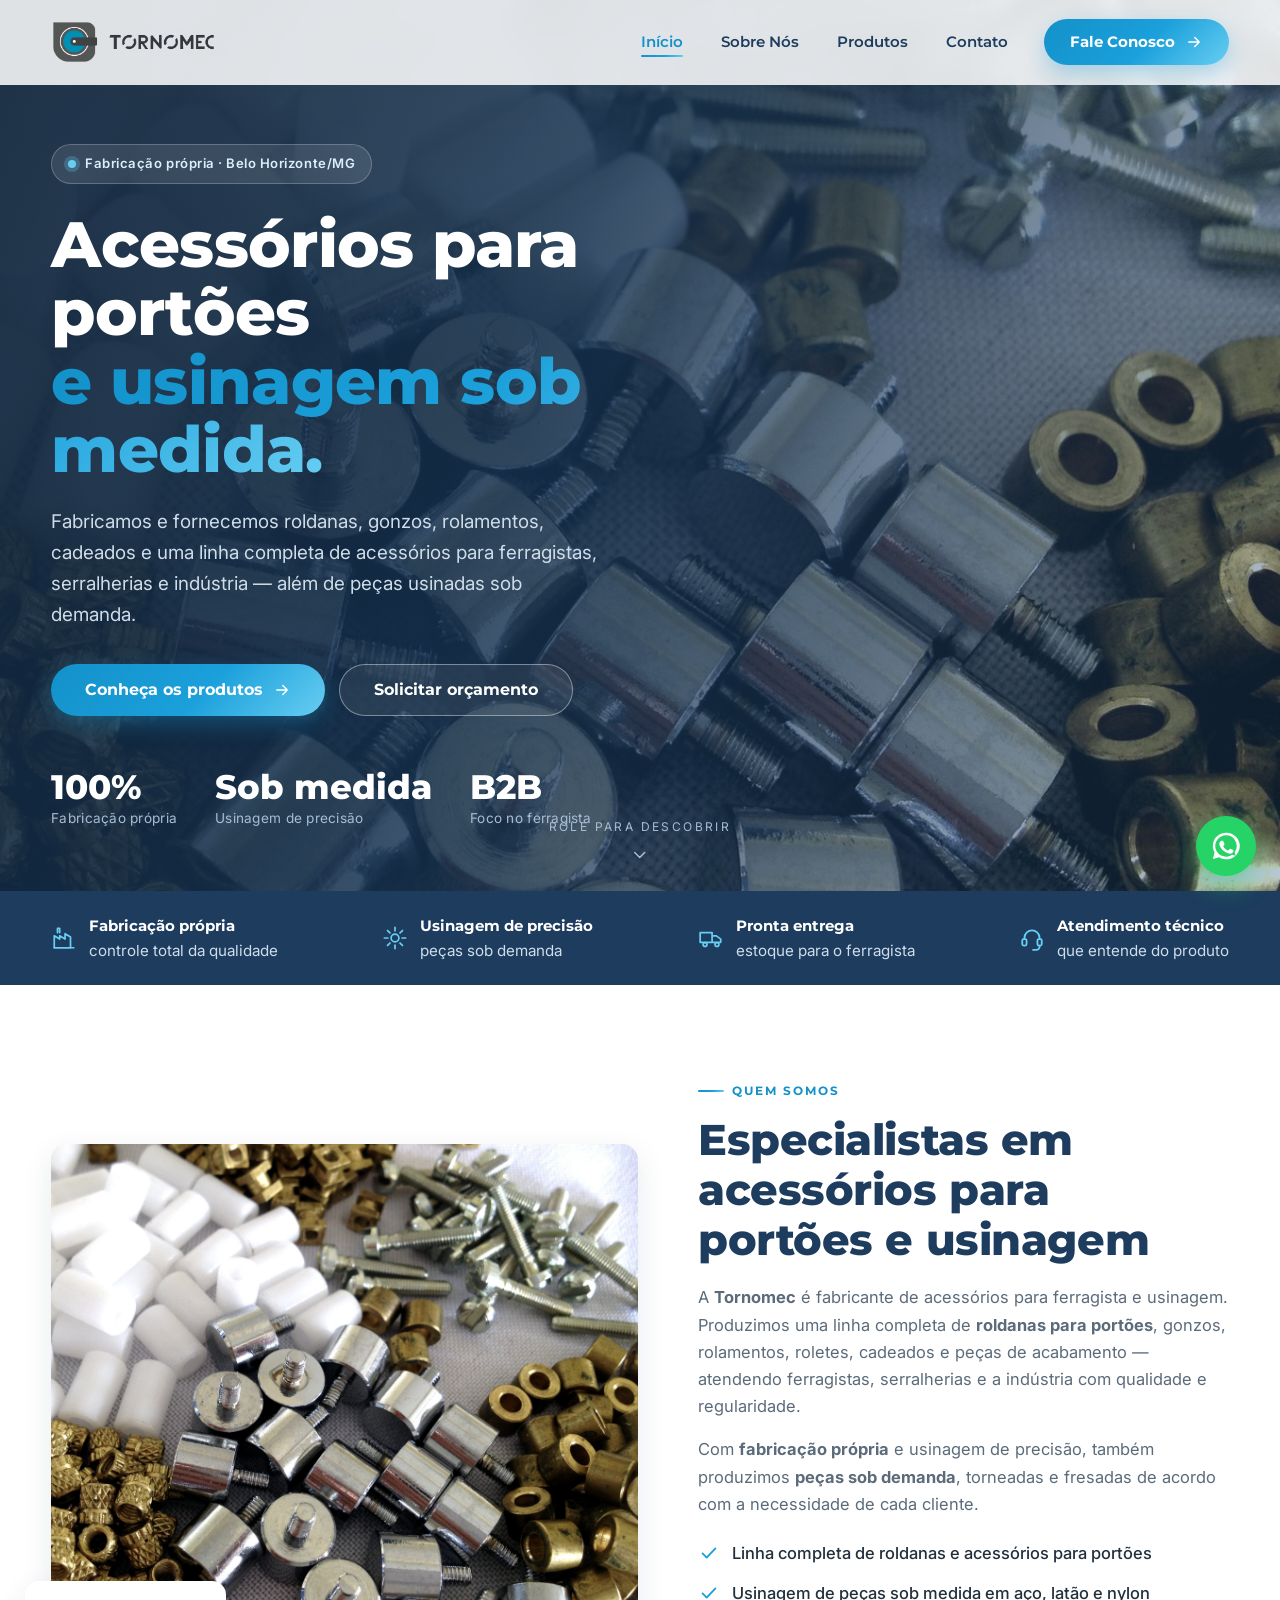
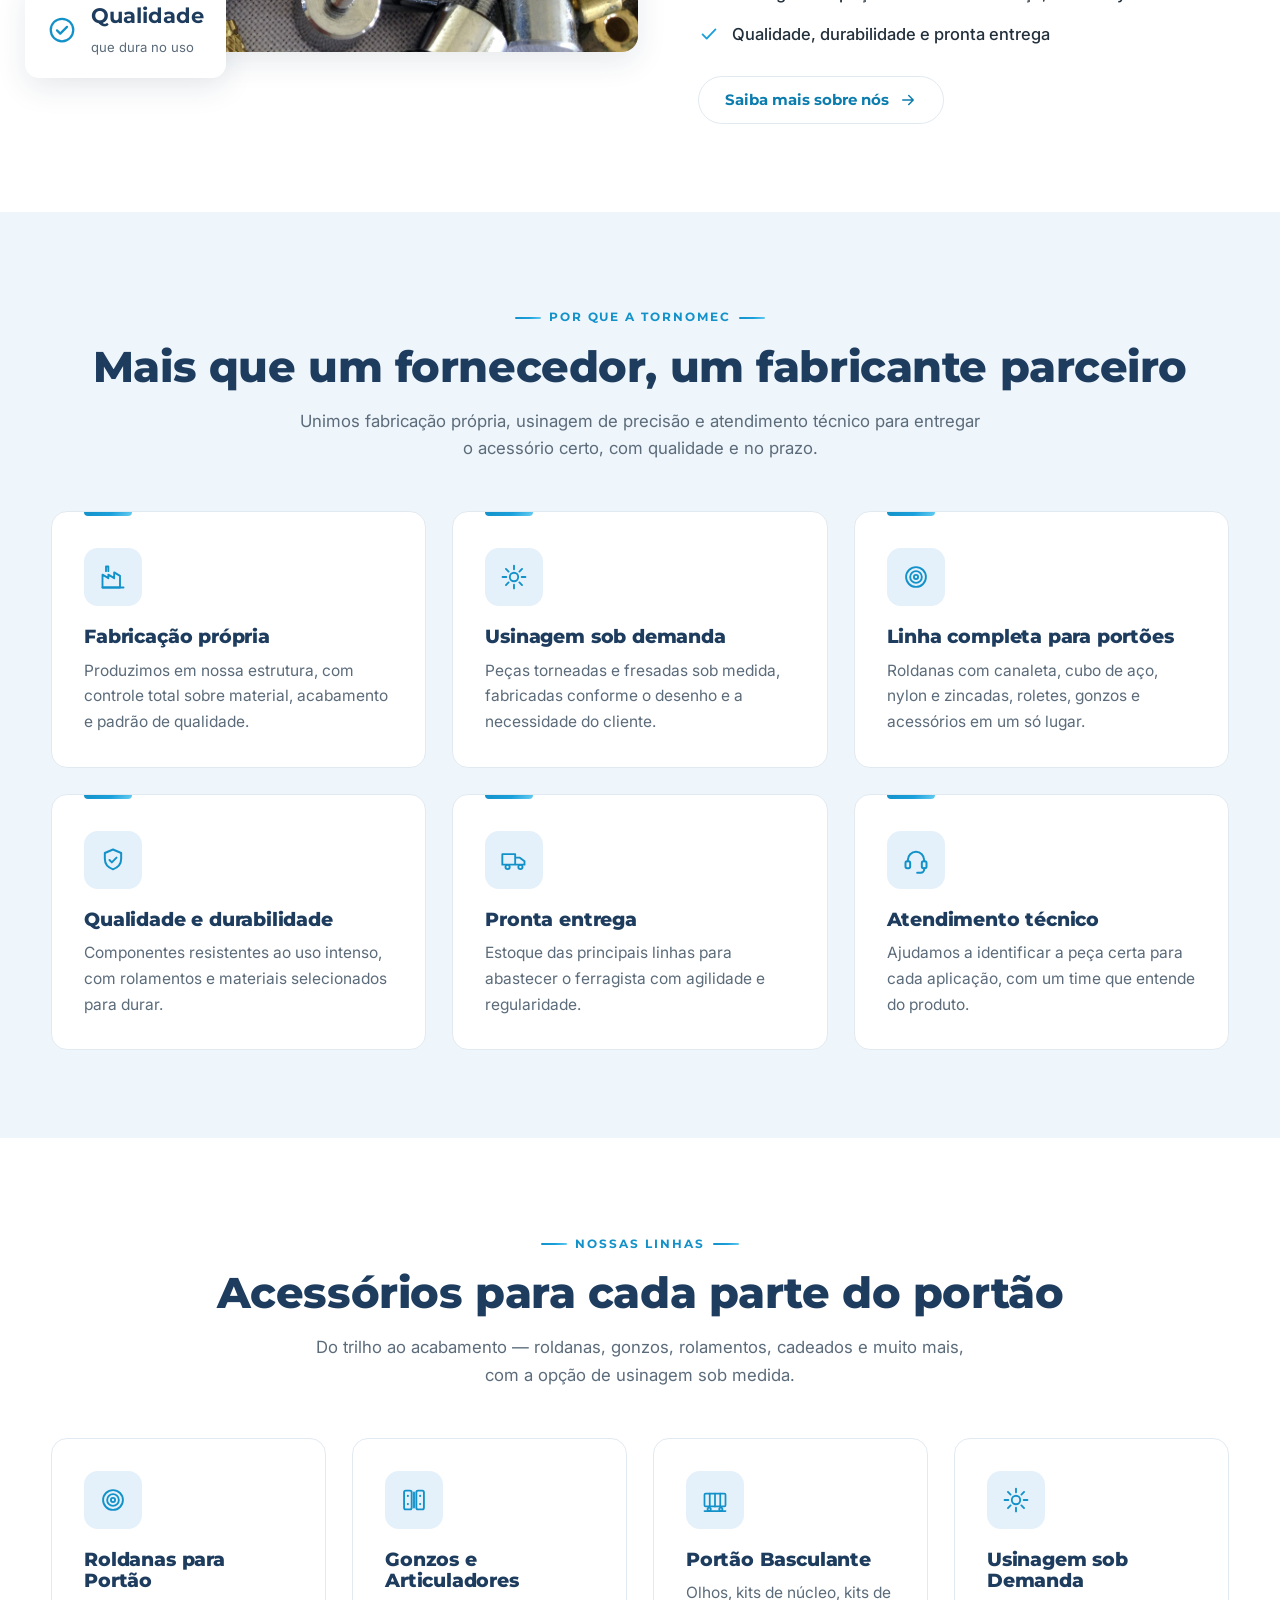
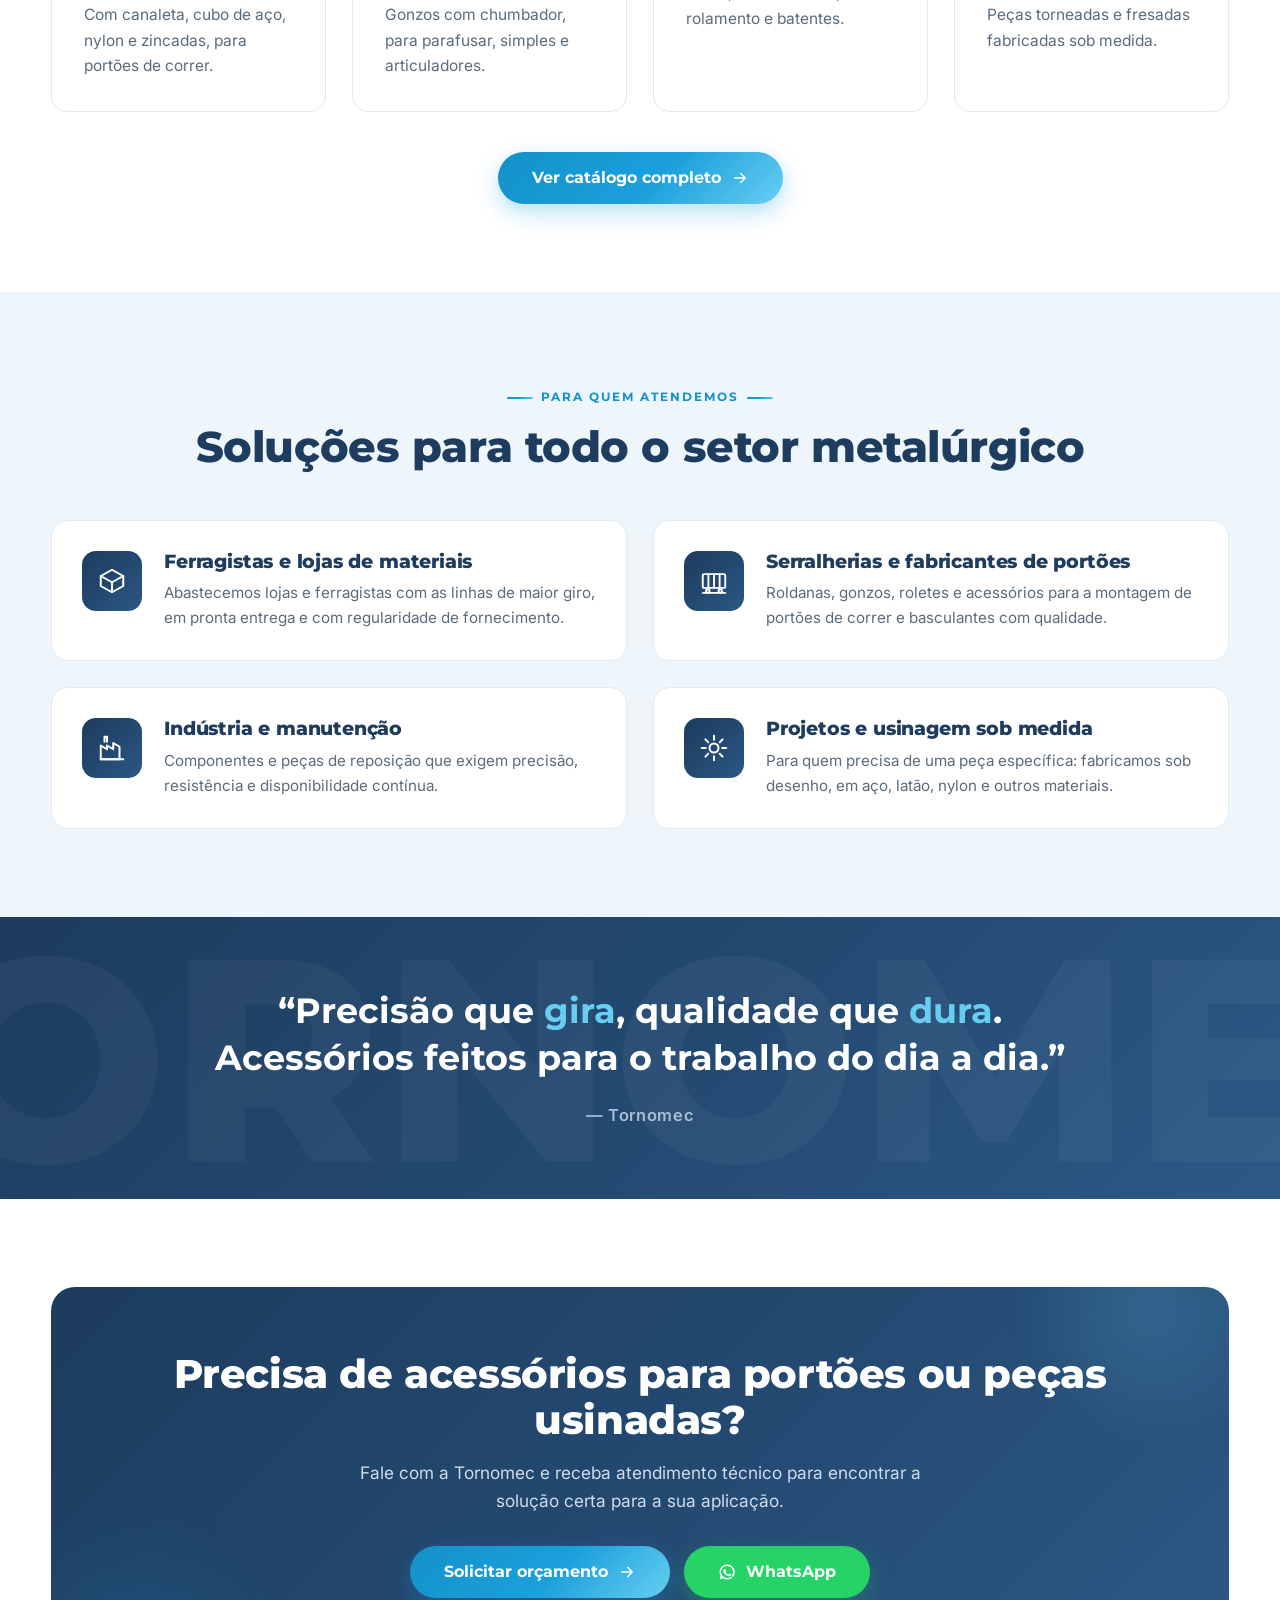
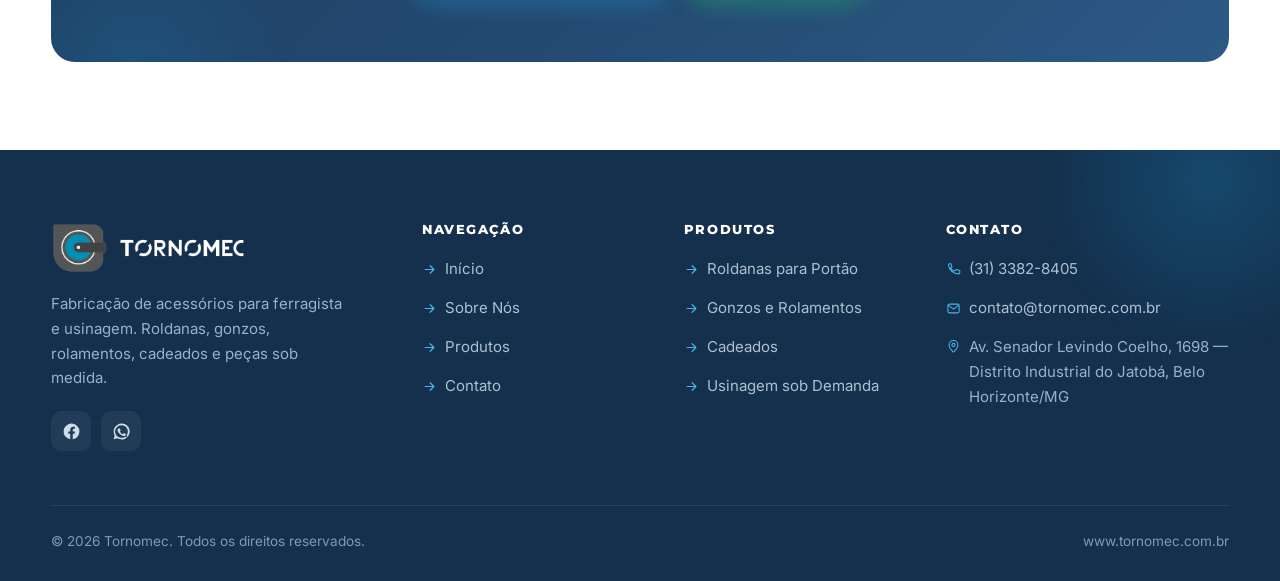
==== index.html @ 63555683 "Add files via upload" ====
<!DOCTYPE html>
<html lang="pt-BR">
<head>
<meta charset="UTF-8">
<meta name="viewport" content="width=device-width, initial-scale=1.0">
<title>Tornomec | Acessórios para Ferragista e Usinagem</title>
<meta name="description" content="A Tornomec fabrica e fornece acessórios para ferragista e usinagem: roldanas para portões, gonzos, rolamentos, cadeados e peças usinadas sob demanda. Belo Horizonte/MG.">
<meta name="theme-color" content="#1d3c5e">
<link rel="icon" type="image/png" href="assets/img/favicon.png">
<link rel="preconnect" href="https://fonts.googleapis.com">
<link rel="preconnect" href="https://fonts.gstatic.com" crossorigin>
<link href="https://fonts.googleapis.com/css2?family=Montserrat:wght@600;700;800&family=Inter:wght@400;500;600&display=swap" rel="stylesheet">
<link rel="stylesheet" href="assets/css/style.css">
</head>
<body>

<!-- ===== ICON SPRITE ===== -->
<svg style="display:none" aria-hidden="true" xmlns="http://www.w3.org/2000/svg"><defs></defs>
<!-- features / generic -->
<symbol id="i-shield" viewBox="0 0 24 24" fill="none" stroke="currentColor" stroke-width="1.7" stroke-linecap="round" stroke-linejoin="round"><path d="M12 3l7 3v5c0 4.3-3 7.6-7 9-4-1.4-7-4.7-7-9V6l7-3z"/><path d="M9 12l2 2 4-4"/></symbol>
<symbol id="i-globe" viewBox="0 0 24 24" fill="none" stroke="currentColor" stroke-width="1.7" stroke-linecap="round" stroke-linejoin="round"><circle cx="12" cy="12" r="9"/><path d="M3 12h18"/><path d="M12 3c2.5 2.4 3.8 5.6 3.8 9S14.5 18.6 12 21c-2.5-2.4-3.8-5.6-3.8-9S9.5 5.4 12 3z"/></symbol>
<symbol id="i-bolt" viewBox="0 0 24 24" fill="currentColor"><path d="M13.5 2L4 13.2c-.4.5-.1 1.3.6 1.3H10l-1.4 7.1c-.2.8.9 1.3 1.4.6L20 10.9c.4-.5.1-1.3-.6-1.3H14l1.1-6.9c.1-.8-1-1.3-1.6-.7z"/></symbol>
<symbol id="i-headset" viewBox="0 0 24 24" fill="none" stroke="currentColor" stroke-width="1.7" stroke-linecap="round" stroke-linejoin="round"><path d="M5 13v-1a7 7 0 0 1 14 0v1"/><rect x="3" y="13" width="4" height="6" rx="1.4"/><rect x="17" y="13" width="4" height="6" rx="1.4"/><path d="M19 19v1a3 3 0 0 1-3 3h-3"/></symbol>
<symbol id="i-gem" viewBox="0 0 24 24" fill="none" stroke="currentColor" stroke-width="1.6" stroke-linecap="round" stroke-linejoin="round"><path d="M6 3h12l3 5.5L12 21 3 8.5z"/><path d="M3 8.5h18M9 3l-2 5.5L12 21l5-12.5L15 3"/></symbol>
<symbol id="i-spark" viewBox="0 0 24 24" fill="currentColor"><path d="M12 2l1.9 6.1L20 10l-6.1 1.9L12 18l-1.9-6.1L4 10l6.1-1.9z"/><path d="M19 14l.8 2.4 2.2.6-2.2.9-.8 2.1-.9-2.1-2.1-.9 2.1-.6z" opacity=".6"/></symbol>
<symbol id="i-target" viewBox="0 0 24 24" fill="none" stroke="currentColor" stroke-width="1.7" stroke-linecap="round" stroke-linejoin="round"><circle cx="12" cy="12" r="8.5"/><circle cx="12" cy="12" r="4.8"/><circle cx="12" cy="12" r="1.4" fill="currentColor" stroke="none"/></symbol>
<symbol id="i-eye" viewBox="0 0 24 24" fill="none" stroke="currentColor" stroke-width="1.7" stroke-linecap="round" stroke-linejoin="round"><path d="M2.5 12S6 5.5 12 5.5 21.5 12 21.5 12 18 18.5 12 18.5 2.5 12 2.5 12z"/><circle cx="12" cy="12" r="3"/></symbol>
<symbol id="i-compass" viewBox="0 0 24 24" fill="none" stroke="currentColor" stroke-width="1.7" stroke-linecap="round" stroke-linejoin="round"><circle cx="12" cy="12" r="9"/><path d="M15.5 8.5l-2 5-5 2 2-5z"/></symbol>
<symbol id="i-factory" viewBox="0 0 24 24" fill="none" stroke="currentColor" stroke-width="1.6" stroke-linecap="round" stroke-linejoin="round"><path d="M3 21V10l5 3V10l5 3V8l5 3v10z"/><path d="M3 21h18M6 7V3h2v4"/></symbol>
<symbol id="i-truck" viewBox="0 0 24 24" fill="none" stroke="currentColor" stroke-width="1.6" stroke-linecap="round" stroke-linejoin="round"><path d="M2 7h11v9H2zM13 10h4l4 3v3h-8z"/><circle cx="6.5" cy="18" r="1.8"/><circle cx="17.5" cy="18" r="1.8"/></symbol>
<symbol id="i-box" viewBox="0 0 24 24" fill="none" stroke="currentColor" stroke-width="1.6" stroke-linecap="round" stroke-linejoin="round"><path d="M21 8l-9-5-9 5 9 5 9-5z"/><path d="M3 8v8l9 5 9-5V8M12 13v8"/></symbol>
<symbol id="i-clock" viewBox="0 0 24 24" fill="none" stroke="currentColor" stroke-width="1.7" stroke-linecap="round" stroke-linejoin="round"><circle cx="12" cy="12" r="9"/><path d="M12 7v5l3.5 2"/></symbol>
<symbol id="i-grid" viewBox="0 0 24 24" fill="none" stroke="currentColor" stroke-width="1.6" stroke-linecap="round" stroke-linejoin="round"><rect x="3" y="3" width="7" height="7" rx="1.5"/><rect x="14" y="3" width="7" height="7" rx="1.5"/><rect x="3" y="14" width="7" height="7" rx="1.5"/><rect x="14" y="14" width="7" height="7" rx="1.5"/></symbol>
<!-- hardware category icons -->
<symbol id="i-wheel" viewBox="0 0 24 24" fill="none" stroke="currentColor" stroke-width="1.6" stroke-linecap="round" stroke-linejoin="round"><circle cx="12" cy="12" r="8.5"/><circle cx="12" cy="12" r="5"/><circle cx="12" cy="12" r="1.8"/></symbol>
<symbol id="i-bearing" viewBox="0 0 24 24" fill="none" stroke="currentColor" stroke-width="1.5" stroke-linecap="round" stroke-linejoin="round"><circle cx="12" cy="12" r="9"/><circle cx="12" cy="12" r="3.4"/><circle cx="12" cy="3.4" r="1.1" fill="currentColor" stroke="none"/><circle cx="12" cy="20.6" r="1.1" fill="currentColor" stroke="none"/><circle cx="3.4" cy="12" r="1.1" fill="currentColor" stroke="none"/><circle cx="20.6" cy="12" r="1.1" fill="currentColor" stroke="none"/><circle cx="6" cy="6" r="1.1" fill="currentColor" stroke="none"/><circle cx="18" cy="6" r="1.1" fill="currentColor" stroke="none"/><circle cx="6" cy="18" r="1.1" fill="currentColor" stroke="none"/><circle cx="18" cy="18" r="1.1" fill="currentColor" stroke="none"/></symbol>
<symbol id="i-hinge" viewBox="0 0 24 24" fill="none" stroke="currentColor" stroke-width="1.6" stroke-linecap="round" stroke-linejoin="round"><rect x="3.5" y="4" width="6.5" height="16" rx="1.4"/><rect x="14" y="4" width="6.5" height="16" rx="1.4"/><path d="M12 5.5v13"/><circle cx="6.75" cy="8.5" r=".9" fill="currentColor" stroke="none"/><circle cx="6.75" cy="15.5" r=".9" fill="currentColor" stroke="none"/><circle cx="17.25" cy="8.5" r=".9" fill="currentColor" stroke="none"/><circle cx="17.25" cy="15.5" r=".9" fill="currentColor" stroke="none"/></symbol>
<symbol id="i-gate" viewBox="0 0 24 24" fill="none" stroke="currentColor" stroke-width="1.5" stroke-linecap="round" stroke-linejoin="round"><rect x="3" y="6.5" width="18" height="11" rx="1"/><path d="M7.5 6.5v11M12 6.5v11M16.5 6.5v11"/><path d="M3 21.5h18"/><circle cx="7" cy="20" r="1.4"/><circle cx="17" cy="20" r="1.4"/></symbol>
<symbol id="i-roller" viewBox="0 0 24 24" fill="none" stroke="currentColor" stroke-width="1.6" stroke-linecap="round" stroke-linejoin="round"><rect x="2.5" y="8.5" width="19" height="7" rx="3.5"/><path d="M7 8.5v7M17 8.5v7"/></symbol>
<symbol id="i-spool" viewBox="0 0 24 24" fill="none" stroke="currentColor" stroke-width="1.6" stroke-linecap="round" stroke-linejoin="round"><rect x="4" y="4" width="3" height="16" rx="1"/><rect x="17" y="4" width="3" height="16" rx="1"/><path d="M7 8.5h10M7 12h10M7 15.5h10"/></symbol>
<symbol id="i-trolley" viewBox="0 0 24 24" fill="none" stroke="currentColor" stroke-width="1.6" stroke-linecap="round" stroke-linejoin="round"><rect x="7" y="3" width="10" height="3.2" rx="1"/><path d="M9.5 6.2v3M14.5 6.2v3"/><circle cx="9.5" cy="11.5" r="2.3"/><circle cx="14.5" cy="11.5" r="2.3"/><path d="M4 14.5h16"/></symbol>
<symbol id="i-curve" viewBox="0 0 24 24" fill="none" stroke="currentColor" stroke-width="1.6" stroke-linecap="round" stroke-linejoin="round"><path d="M7 20V11a5 5 0 0 1 10 0v9"/><path d="M4.5 20h5M14.5 20h5"/></symbol>
<symbol id="i-cog" viewBox="0 0 24 24" fill="none" stroke="currentColor" stroke-width="1.6" stroke-linecap="round" stroke-linejoin="round"><circle cx="12" cy="12" r="3.6"/><path d="M12 2.2v3.2M12 18.6v3.2M2.2 12h3.2M18.6 12h3.2M5.1 5.1l2.26 2.26M16.64 16.64l2.26 2.26M18.9 5.1l-2.26 2.26M7.36 16.64L5.1 18.9"/></symbol>
<symbol id="i-bracket" viewBox="0 0 24 24" fill="none" stroke="currentColor" stroke-width="1.5" stroke-linecap="round" stroke-linejoin="round"><rect x="4" y="7" width="16" height="11" rx="2"/><circle cx="12" cy="12.5" r="3.4"/><circle cx="12" cy="12.5" r="1.1"/><path d="M8 4.5v2.5M16 4.5v2.5"/></symbol>
<symbol id="i-lock" viewBox="0 0 24 24" fill="none" stroke="currentColor" stroke-width="1.6" stroke-linecap="round" stroke-linejoin="round"><rect x="5" y="10" width="14" height="10" rx="2.5"/><path d="M8 10V7a4 4 0 0 1 8 0v3"/><circle cx="12" cy="15" r="1.4" fill="currentColor" stroke="none"/></symbol>
<symbol id="i-ruler" viewBox="0 0 24 24" fill="none" stroke="currentColor" stroke-width="1.6" stroke-linecap="round" stroke-linejoin="round"><rect x="2.5" y="8" width="19" height="8" rx="1.5"/><path d="M7 8v3M11 8v4M15 8v3M19 8v4"/></symbol>
<!-- ui -->
<symbol id="i-phone" viewBox="0 0 24 24" fill="none" stroke="currentColor" stroke-width="1.7" stroke-linecap="round" stroke-linejoin="round"><path d="M5 3h3l1.5 5-2 1.5a12 12 0 0 0 5 5L17 12l5 1.5V17a2 2 0 0 1-2 2A16 16 0 0 1 4 5a2 2 0 0 1 1-2z"/></symbol>
<symbol id="i-mail" viewBox="0 0 24 24" fill="none" stroke="currentColor" stroke-width="1.7" stroke-linecap="round" stroke-linejoin="round"><rect x="3" y="5" width="18" height="14" rx="2.5"/><path d="M4 7l8 6 8-6"/></symbol>
<symbol id="i-pin" viewBox="0 0 24 24" fill="none" stroke="currentColor" stroke-width="1.7" stroke-linecap="round" stroke-linejoin="round"><path d="M12 21s7-6.4 7-11.5A7 7 0 0 0 5 9.5C5 14.6 12 21 12 21z"/><circle cx="12" cy="9.5" r="2.5"/></symbol>
<symbol id="i-wa" viewBox="0 0 24 24" fill="currentColor"><path d="M12 2a10 10 0 0 0-8.6 15l-1.3 4.7 4.8-1.3A10 10 0 1 0 12 2zm0 2a8 8 0 0 1 6.8 12.2l-.3.5.7 2.6-2.7-.7-.5.3A8 8 0 1 1 12 4zm-3.4 4c-.2 0-.5.1-.7.4-.3.3-.9.9-.9 2.1s.9 2.4 1 2.6c.1.2 1.8 2.9 4.5 3.9 2.2.9 2.7.7 3.2.7.5 0 1.5-.6 1.7-1.2.2-.6.2-1.1.2-1.2-.1-.1-.3-.2-.6-.4-.3-.2-1.5-.8-1.7-.8-.2-.1-.4-.1-.6.1-.2.3-.6.8-.8 1-.1.1-.3.2-.5.1-.3-.1-1.1-.4-2-1.2-.7-.6-1.2-1.4-1.4-1.7-.1-.3 0-.4.1-.5l.4-.5c.1-.2.2-.3.3-.5.1-.2 0-.4 0-.5l-.8-1.9c-.2-.5-.4-.4-.6-.4z"/></symbol>
<symbol id="i-fb" viewBox="0 0 24 24" fill="currentColor"><path d="M22 12a10 10 0 1 0-11.6 9.9v-7H7.9V12h2.5V9.8c0-2.5 1.5-3.9 3.8-3.9 1.1 0 2.2.2 2.2.2v2.5h-1.2c-1.2 0-1.6.8-1.6 1.6V12h2.7l-.4 2.9h-2.3v7A10 10 0 0 0 22 12z"/></symbol>
<symbol id="i-check" viewBox="0 0 24 24" fill="none" stroke="currentColor" stroke-width="2" stroke-linecap="round" stroke-linejoin="round"><path d="M5 12.5l4.5 4.5L19 7"/></symbol>
<symbol id="i-check-c" viewBox="0 0 24 24" fill="none" stroke="currentColor" stroke-width="1.8" stroke-linecap="round" stroke-linejoin="round"><circle cx="12" cy="12" r="9"/><path d="M8 12.3l2.6 2.6L16 9.5"/></symbol>
<symbol id="i-arrow" viewBox="0 0 24 24" fill="none" stroke="currentColor" stroke-width="1.9" stroke-linecap="round" stroke-linejoin="round"><path d="M5 12h14M13 6l6 6-6 6"/></symbol>
<symbol id="i-up" viewBox="0 0 24 24" fill="none" stroke="currentColor" stroke-width="1.9" stroke-linecap="round" stroke-linejoin="round"><path d="M12 19V5M6 11l6-6 6 6"/></symbol>
<symbol id="i-down" viewBox="0 0 24 24" fill="none" stroke="currentColor" stroke-width="1.8" stroke-linecap="round" stroke-linejoin="round"><path d="M6 9l6 6 6-6"/></symbol>
<symbol id="i-doc" viewBox="0 0 24 24" fill="none" stroke="currentColor" stroke-width="1.6" stroke-linecap="round" stroke-linejoin="round"><path d="M14 3H7a2 2 0 0 0-2 2v14a2 2 0 0 0 2 2h10a2 2 0 0 0 2-2V8z"/><path d="M14 3v5h5M9 13h6M9 17h4"/></symbol>
<symbol id="i-info" viewBox="0 0 24 24" fill="none" stroke="currentColor" stroke-width="1.7" stroke-linecap="round" stroke-linejoin="round"><circle cx="12" cy="12" r="9"/><path d="M12 11v5M12 7.5v.5"/></symbol>
<symbol id="i-search" viewBox="0 0 24 24" fill="none" stroke="currentColor" stroke-width="1.8" stroke-linecap="round" stroke-linejoin="round"><circle cx="11" cy="11" r="7"/><path d="M16.5 16.5L21 21"/></symbol>
</svg>

<!-- ===== HEADER ===== -->
<header class="header">
  <div class="container">
    <nav class="nav">
      <a href="index.html" class="brand" aria-label="Tornomec — início">
        <img src="assets/img/logo.png" alt="Tornomec — Acessórios para Ferragista e Usinagem">
      </a>
      <ul class="nav-menu">
        <li><a href="index.html" class="nav-link active">Início</a></li>
        <li><a href="sobre.html" class="nav-link">Sobre Nós</a></li>
        <li><a href="produtos.html" class="nav-link">Produtos</a></li>
        <li><a href="contato.html" class="nav-link">Contato</a></li>
        <li class="nav-cta"><a href="contato.html" class="btn btn--primary">Fale Conosco <svg width="18" height="18"><use href="#i-arrow"/></svg></a></li>
      </ul>
      <button class="nav-toggle" aria-label="Abrir menu" aria-expanded="false"><span></span><span></span><span></span></button>
    </nav>
  </div>
</header>
<div class="nav-backdrop"></div>

<!-- ===== HERO ===== -->
<section class="hero">
  <div class="hero__bg"><img src="assets/img/hero.jpg" alt="Peças usinadas, roldanas e acessórios metálicos fabricados pela Tornomec"></div>
  <div class="hero__overlay"></div>
  <div class="container">
    <div class="hero__inner">
      <span class="pill"><span class="dot"></span> Fabricação própria &middot; Belo Horizonte/MG</span>
      <h1>Acessórios para portões<br><span class="grad">e usinagem sob medida.</span></h1>
      <p>Fabricamos e fornecemos roldanas, gonzos, rolamentos, cadeados e uma linha completa de acessórios para ferragistas, serralherias e indústria — além de peças usinadas sob demanda.</p>
      <div class="hero__actions">
        <a href="produtos.html" class="btn btn--primary btn--lg">Conheça os produtos <svg><use href="#i-arrow"/></svg></a>
        <a href="contato.html" class="btn btn--ghost btn--lg">Solicitar orçamento</a>
      </div>
      <div class="hero__stats">
        <div class="stat"><strong>100%</strong><span>Fabricação própria</span></div>
        <div class="stat"><strong>Sob medida</strong><span>Usinagem de precisão</span></div>
        <div class="stat"><strong>B2B</strong><span>Foco no ferragista</span></div>
      </div>
    </div>
  </div>
  <a href="#diferenciais" class="hero__scroll">Role para descobrir <svg><use href="#i-down"/></svg></a>
</section>

<!-- ===== TRUST STRIP ===== -->
<section class="trust">
  <div class="container">
    <div class="trust__row">
      <div class="trust__item"><svg><use href="#i-factory"/></svg><span><strong>Fabricação própria</strong><br>controle total da qualidade</span></div>
      <div class="trust__item"><svg><use href="#i-cog"/></svg><span><strong>Usinagem de precisão</strong><br>peças sob demanda</span></div>
      <div class="trust__item"><svg><use href="#i-truck"/></svg><span><strong>Pronta entrega</strong><br>estoque para o ferragista</span></div>
      <div class="trust__item"><svg><use href="#i-headset"/></svg><span><strong>Atendimento técnico</strong><br>que entende do produto</span></div>
    </div>
  </div>
</section>

<!-- ===== SOBRE (intro) ===== -->
<section class="section">
  <div class="container">
    <div class="split">
      <div class="split__media reveal">
        <img src="assets/img/usinagem.jpg" alt="Peças metálicas usinadas: buchas, insertos e componentes torneados">
        <div class="badge b1">
          <svg><use href="#i-check-c"/></svg>
          <div><strong>Qualidade</strong><span>que dura no uso</span></div>
        </div>
      </div>
      <div class="split__body reveal" data-delay="1">
        <span class="eyebrow">Quem somos</span>
        <h2 class="section-title">Especialistas em acessórios para portões e usinagem</h2>
        <p>A <strong>Tornomec</strong> é fabricante de acessórios para ferragista e usinagem. Produzimos uma linha completa de <strong>roldanas para portões</strong>, gonzos, rolamentos, roletes, cadeados e peças de acabamento — atendendo ferragistas, serralherias e a indústria com qualidade e regularidade.</p>
        <p>Com <strong>fabricação própria</strong> e usinagem de precisão, também produzimos <strong>peças sob demanda</strong>, torneadas e fresadas de acordo com a necessidade de cada cliente.</p>
        <ul class="checklist">
          <li><svg><use href="#i-check"/></svg> Linha completa de roldanas e acessórios para portões</li>
          <li><svg><use href="#i-check"/></svg> Usinagem de peças sob medida em aço, latão e nylon</li>
          <li><svg><use href="#i-check"/></svg> Qualidade, durabilidade e pronta entrega</li>
        </ul>
        <a href="sobre.html" class="btn btn--outline" style="margin-top:28px">Saiba mais sobre nós <svg><use href="#i-arrow"/></svg></a>
      </div>
    </div>
  </div>
</section>

<!-- ===== DIFERENCIAIS ===== -->
<section class="section bg-alt" id="diferenciais">
  <div class="container">
    <div class="section-head center">
      <span class="eyebrow eyebrow--center">Por que a Tornomec</span>
      <h2 class="section-title">Mais que um fornecedor, um fabricante parceiro</h2>
      <p class="section-intro">Unimos fabricação própria, usinagem de precisão e atendimento técnico para entregar o acessório certo, com qualidade e no prazo.</p>
    </div>
    <div class="grid grid-3">
      <article class="card feat reveal"><div class="icon-box"><svg><use href="#i-factory"/></svg></div><h3>Fabricação própria</h3><p>Produzimos em nossa estrutura, com controle total sobre material, acabamento e padrão de qualidade.</p></article>
      <article class="card feat reveal" data-delay="1"><div class="icon-box"><svg><use href="#i-cog"/></svg></div><h3>Usinagem sob demanda</h3><p>Peças torneadas e fresadas sob medida, fabricadas conforme o desenho e a necessidade do cliente.</p></article>
      <article class="card feat reveal" data-delay="2"><div class="icon-box"><svg><use href="#i-wheel"/></svg></div><h3>Linha completa para portões</h3><p>Roldanas com canaleta, cubo de aço, nylon e zincadas, roletes, gonzos e acessórios em um só lugar.</p></article>
      <article class="card feat reveal"><div class="icon-box"><svg><use href="#i-shield"/></svg></div><h3>Qualidade e durabilidade</h3><p>Componentes resistentes ao uso intenso, com rolamentos e materiais selecionados para durar.</p></article>
      <article class="card feat reveal" data-delay="1"><div class="icon-box"><svg><use href="#i-truck"/></svg></div><h3>Pronta entrega</h3><p>Estoque das principais linhas para abastecer o ferragista com agilidade e regularidade.</p></article>
      <article class="card feat reveal" data-delay="2"><div class="icon-box"><svg><use href="#i-headset"/></svg></div><h3>Atendimento técnico</h3><p>Ajudamos a identificar a peça certa para cada aplicação, com um time que entende do produto.</p></article>
    </div>
  </div>
</section>

<!-- ===== PRODUTOS PREVIEW ===== -->
<section class="section">
  <div class="container">
    <div class="section-head center">
      <span class="eyebrow eyebrow--center">Nossas linhas</span>
      <h2 class="section-title">Acessórios para cada parte do portão</h2>
      <p class="section-intro">Do trilho ao acabamento — roldanas, gonzos, rolamentos, cadeados e muito mais, com a opção de usinagem sob medida.</p>
    </div>
    <div class="grid grid-4">
      <article class="card reveal"><div class="icon-box"><svg><use href="#i-wheel"/></svg></div><h3>Roldanas para Portão</h3><p>Com canaleta, cubo de aço, nylon e zincadas, para portões de correr.</p></article>
      <article class="card reveal" data-delay="1"><div class="icon-box"><svg><use href="#i-hinge"/></svg></div><h3>Gonzos e Articuladores</h3><p>Gonzos com chumbador, para parafusar, simples e articuladores.</p></article>
      <article class="card reveal" data-delay="2"><div class="icon-box"><svg><use href="#i-gate"/></svg></div><h3>Portão Basculante</h3><p>Olhos, kits de núcleo, kits de rolamento e batentes.</p></article>
      <article class="card reveal" data-delay="3"><div class="icon-box"><svg><use href="#i-cog"/></svg></div><h3>Usinagem sob Demanda</h3><p>Peças torneadas e fresadas fabricadas sob medida.</p></article>
    </div>
    <div class="text-center" style="margin-top:40px">
      <a href="produtos.html" class="btn btn--primary btn--lg">Ver catálogo completo <svg><use href="#i-arrow"/></svg></a>
    </div>
  </div>
</section>

<!-- ===== PÚBLICO-ALVO ===== -->
<section class="section bg-alt">
  <div class="container">
    <div class="section-head center">
      <span class="eyebrow eyebrow--center">Para quem atendemos</span>
      <h2 class="section-title">Soluções para todo o setor metalúrgico</h2>
    </div>
    <div class="aud">
      <article class="aud__card reveal"><div class="aud__icon"><svg><use href="#i-box"/></svg></div><div><h3>Ferragistas e lojas de materiais</h3><p>Abastecemos lojas e ferragistas com as linhas de maior giro, em pronta entrega e com regularidade de fornecimento.</p></div></article>
      <article class="aud__card reveal" data-delay="1"><div class="aud__icon"><svg><use href="#i-gate"/></svg></div><div><h3>Serralherias e fabricantes de portões</h3><p>Roldanas, gonzos, roletes e acessórios para a montagem de portões de correr e basculantes com qualidade.</p></div></article>
      <article class="aud__card reveal"><div class="aud__icon"><svg><use href="#i-factory"/></svg></div><div><h3>Indústria e manutenção</h3><p>Componentes e peças de reposição que exigem precisão, resistência e disponibilidade contínua.</p></div></article>
      <article class="aud__card reveal" data-delay="1"><div class="aud__icon"><svg><use href="#i-cog"/></svg></div><div><h3>Projetos e usinagem sob medida</h3><p>Para quem precisa de uma peça específica: fabricamos sob desenho, em aço, latão, nylon e outros materiais.</p></div></article>
    </div>
  </div>
</section>

<!-- ===== SLOGAN BAND ===== -->
<section class="slogan">
  <span class="slogan__mark">TORNOMEC</span>
  <div class="container">
    <q>Precisão que <span class="hl">gira</span>, qualidade que <span class="hl">dura</span>. Acessórios feitos para o trabalho do dia a dia.</q>
    <cite>— Tornomec</cite>
  </div>
</section>

<!-- ===== CTA ===== -->
<section class="section">
  <div class="container">
    <div class="cta-band reveal">
      <h2>Precisa de acessórios para portões ou peças usinadas?</h2>
      <p>Fale com a Tornomec e receba atendimento técnico para encontrar a solução certa para a sua aplicação.</p>
      <div class="hero__actions">
        <a href="contato.html" class="btn btn--primary btn--lg">Solicitar orçamento <svg><use href="#i-arrow"/></svg></a>
        <a href="https://wa.me/553133828405" target="_blank" rel="noopener" class="btn btn--wa btn--lg"><svg><use href="#i-wa"/></svg> WhatsApp</a>
      </div>
    </div>
  </div>
</section>

<!-- ===== FOOTER ===== -->
<footer class="footer">
  <div class="container">
    <div class="footer__grid">
      <div class="footer__brand">
        <img src="assets/img/logo-white.png" alt="Tornomec">
        <p>Fabricação de acessórios para ferragista e usinagem. Roldanas, gonzos, rolamentos, cadeados e peças sob medida.</p>
        <div class="social">
          <a href="https://www.facebook.com/tornomec" target="_blank" rel="noopener" aria-label="Facebook"><svg><use href="#i-fb"/></svg></a>
          <a href="https://wa.me/553133828405" target="_blank" rel="noopener" aria-label="WhatsApp"><svg><use href="#i-wa"/></svg></a>
        </div>
      </div>
      <div class="footer__col">
        <h4>Navegação</h4>
        <ul>
          <li><a href="index.html"><svg><use href="#i-arrow"/></svg> Início</a></li>
          <li><a href="sobre.html"><svg><use href="#i-arrow"/></svg> Sobre Nós</a></li>
          <li><a href="produtos.html"><svg><use href="#i-arrow"/></svg> Produtos</a></li>
          <li><a href="contato.html"><svg><use href="#i-arrow"/></svg> Contato</a></li>
        </ul>
      </div>
      <div class="footer__col">
        <h4>Produtos</h4>
        <ul>
          <li><a href="produtos.html"><svg><use href="#i-arrow"/></svg> Roldanas para Portão</a></li>
          <li><a href="produtos.html"><svg><use href="#i-arrow"/></svg> Gonzos e Rolamentos</a></li>
          <li><a href="produtos.html"><svg><use href="#i-arrow"/></svg> Cadeados</a></li>
          <li><a href="produtos.html"><svg><use href="#i-arrow"/></svg> Usinagem sob Demanda</a></li>
        </ul>
      </div>
      <div class="footer__col">
        <h4>Contato</h4>
        <ul>
          <li><a href="tel:+553133828405"><svg><use href="#i-phone"/></svg> (31) 3382-8405</a></li>
          <li><a href="mailto:contato@tornomec.com.br"><svg><use href="#i-mail"/></svg> contato@tornomec.com.br</a></li>
          <li class="static"><svg><use href="#i-pin"/></svg> Av. Senador Levindo Coelho, 1698 — Distrito Industrial do Jatobá, Belo Horizonte/MG</li>
        </ul>
      </div>
    </div>
    <div class="footer__bottom">
      <span>© <span id="year">2026</span> Tornomec. Todos os direitos reservados.</span>
      <span>www.tornomec.com.br</span>
    </div>
  </div>
</footer>

<a href="https://wa.me/553133828405" target="_blank" rel="noopener" class="wa-float" aria-label="Fale conosco no WhatsApp"><svg><use href="#i-wa"/></svg></a>
<button class="to-top" aria-label="Voltar ao topo"><svg><use href="#i-up"/></svg></button>

<script src="assets/js/main.js"></script>
<script>document.querySelector('.to-top').addEventListener('click',()=>window.scrollTo({top:0,behavior:'smooth'}));</script>
</body>
</html>
---- assets/css/style.css ----
/* =========================================================
   TORNOMEC — Acessórios para Ferragista e Usinagem
   Folha de estilo principal
   ========================================================= */

/* ---------- Tokens ---------- */
:root{
  --navy-900:#14304d;
  --navy-800:#1d3c5e;
  --navy-700:#244a72;
  --navy-600:#2c5985;
  --blue-700:#0b7cae;
  --blue-600:#1391c9;
  --blue-500:#1ba0db;
  --blue-400:#46b6e6;
  --cyan:#67cef2;
  --steel:#8aa0b4;
  --gray:#58595b;
  --ink:#22303c;
  --muted:#5b6b7a;
  --line:#e2eaf1;
  --bg:#ffffff;
  --bg-alt:#eef5fb;
  --bg-soft:#e4f0fa;
  --white:#ffffff;

  --grad-blue:linear-gradient(135deg,#1391c9 0%,#1ba0db 55%,#67cef2 100%);
  --grad-navy:linear-gradient(135deg,#1d3c5e 0%,#244a72 55%,#2c5985 100%);

  --shadow-sm:0 2px 8px rgba(20,48,77,.06);
  --shadow:0 10px 30px rgba(20,48,77,.10);
  --shadow-lg:0 24px 60px rgba(20,48,77,.18);

  --radius:16px;
  --radius-sm:10px;
  --container:1200px;

  --font-head:'Montserrat',system-ui,sans-serif;
  --font-body:'Inter',system-ui,-apple-system,sans-serif;

  --ease:cubic-bezier(.22,.61,.36,1);
}

/* ---------- Reset ---------- */
*,*::before,*::after{box-sizing:border-box;margin:0;padding:0}
html{scroll-behavior:smooth;-webkit-text-size-adjust:100%}
body{
  font-family:var(--font-body);
  color:var(--ink);
  background:var(--bg);
  line-height:1.65;
  font-size:16.5px;
  overflow-x:hidden;
}
img{max-width:100%;display:block}
a{color:inherit;text-decoration:none}
ul{list-style:none}
button{font-family:inherit;cursor:pointer;border:none;background:none}
h1,h2,h3,h4{font-family:var(--font-head);line-height:1.15;color:var(--navy-800);font-weight:800;letter-spacing:-.01em}

/* ---------- Layout helpers ---------- */
.container{width:min(var(--container),92%);margin-inline:auto}
.section{padding:88px 0}
.section--tight{padding:64px 0}
.bg-alt{background:var(--bg-alt)}
.bg-soft{background:var(--bg-soft)}
.text-center{text-align:center}

.eyebrow{
  display:inline-flex;align-items:center;gap:8px;
  font-family:var(--font-head);font-weight:700;font-size:.78rem;
  letter-spacing:.16em;text-transform:uppercase;color:var(--blue-600);
  margin-bottom:14px;
}
.eyebrow::before{content:"";width:26px;height:2px;background:var(--grad-blue);border-radius:2px}
.eyebrow--center{justify-content:center}
.eyebrow--center::after{content:"";width:26px;height:2px;background:var(--grad-blue);border-radius:2px}

.section-title{font-size:clamp(1.8rem,3.4vw,2.7rem);margin-bottom:16px}
.section-intro{color:var(--muted);max-width:680px;font-size:1.05rem}
.section-head{margin-bottom:48px}
.section-head.center{text-align:center}
.section-head.center .section-intro{margin-inline:auto}

.lead{font-size:1.12rem;color:var(--muted)}

/* ---------- Buttons ---------- */
.btn{
  display:inline-flex;align-items:center;gap:10px;
  font-family:var(--font-head);font-weight:700;font-size:.95rem;
  padding:14px 26px;border-radius:999px;transition:.25s var(--ease);
  white-space:nowrap;line-height:1;
}
.btn svg{width:18px;height:18px}
.btn--primary{background:var(--grad-blue);color:#fff;box-shadow:0 8px 22px rgba(27,160,219,.32)}
.btn--primary:hover{transform:translateY(-2px);box-shadow:0 14px 30px rgba(27,160,219,.42)}
.btn--ghost{background:rgba(255,255,255,.08);color:#fff;border:1.5px solid rgba(255,255,255,.4)}
.btn--ghost:hover{background:rgba(255,255,255,.16);border-color:#fff}
.btn--outline{background:#fff;color:var(--blue-700);border:1.5px solid var(--line)}
.btn--outline:hover{border-color:var(--blue-500);color:var(--blue-600);transform:translateY(-2px)}
.btn--wa{background:#25d366;color:#fff;box-shadow:0 8px 22px rgba(37,211,102,.3)}
.btn--wa:hover{transform:translateY(-2px);box-shadow:0 14px 30px rgba(37,211,102,.4)}
.btn--lg{padding:17px 34px;font-size:1rem}

/* ---------- Header ---------- */
.header{
  position:fixed;top:0;left:0;right:0;z-index:1000;
  background:rgba(255,255,255,.86);backdrop-filter:blur(14px);
  border-bottom:1px solid transparent;transition:.3s var(--ease);
}
.header.scrolled{box-shadow:var(--shadow-sm);border-bottom-color:var(--line);background:rgba(255,255,255,.95)}
.nav{display:flex;align-items:center;justify-content:space-between;height:84px;transition:.3s var(--ease)}
.header.scrolled .nav{height:70px}
.brand{display:flex;align-items:center;gap:12px;position:relative;z-index:1002}
.brand img{height:44px;width:auto;transition:.3s var(--ease)}
.header.scrolled .brand img{height:38px}

.nav-menu{display:flex;align-items:center;gap:6px}
.nav-link{
  font-family:var(--font-head);font-weight:600;font-size:.95rem;color:var(--navy-800);
  padding:10px 16px;border-radius:8px;position:relative;transition:.2s;
}
.nav-link:hover{color:var(--blue-600);background:var(--bg-alt)}
.nav-link.active{color:var(--blue-600)}
.nav-link.active::after{
  content:"";position:absolute;left:16px;right:16px;bottom:4px;height:2px;
  background:var(--grad-blue);border-radius:2px;
}
.nav-cta{margin-left:14px}

.nav-toggle{display:none;width:46px;height:46px;border-radius:10px;flex-direction:column;
  justify-content:center;align-items:center;gap:5px;position:relative;z-index:1002}
.nav-toggle span{width:24px;height:2.5px;background:var(--navy-800);border-radius:2px;transition:.3s var(--ease)}
.nav-toggle.open span:nth-child(1){transform:translateY(7.5px) rotate(45deg)}
.nav-toggle.open span:nth-child(2){opacity:0}
.nav-toggle.open span:nth-child(3){transform:translateY(-7.5px) rotate(-45deg)}

/* ---------- Hero ---------- */
.hero{position:relative;min-height:92vh;display:flex;align-items:center;
  color:#fff;overflow:hidden;padding-top:84px}
.hero__bg{position:absolute;inset:0;z-index:-2}
.hero__bg img{width:100%;height:100%;object-fit:cover;object-position:center}
.hero__overlay{position:absolute;inset:0;z-index:-1;
  background:linear-gradient(110deg,rgba(17,38,60,.95) 0%,rgba(21,49,78,.86) 42%,rgba(29,60,94,.55) 75%,rgba(44,89,133,.32) 100%)}
.hero__inner{max-width:690px;padding:60px 0}
.hero .pill{display:inline-flex;align-items:center;gap:9px;background:rgba(255,255,255,.1);
  border:1px solid rgba(255,255,255,.22);padding:8px 16px;border-radius:999px;
  font-size:.82rem;font-weight:600;letter-spacing:.04em;margin-bottom:26px;color:#dbeefb}
.hero .pill .dot{width:8px;height:8px;border-radius:50%;background:var(--cyan);box-shadow:0 0 0 4px rgba(103,206,242,.25)}
.hero h1{color:#fff;font-size:clamp(2.3rem,5.4vw,4rem);line-height:1.07;margin-bottom:22px}
.hero h1 .grad{background:var(--grad-blue);-webkit-background-clip:text;background-clip:text;-webkit-text-fill-color:transparent}
.hero p{font-size:1.18rem;color:#cfddea;max-width:560px;margin-bottom:34px}
.hero__actions{display:flex;flex-wrap:wrap;gap:14px}
.hero__stats{display:flex;gap:38px;margin-top:54px;flex-wrap:wrap}
.hero__stats .stat strong{display:block;font-family:var(--font-head);font-size:2.1rem;font-weight:800;color:#fff;line-height:1}
.hero__stats .stat span{font-size:.85rem;color:#a6bdd4;letter-spacing:.02em}
.hero__scroll{position:absolute;bottom:26px;left:50%;transform:translateX(-50%);
  color:#a6bdd4;font-size:.75rem;letter-spacing:.2em;text-transform:uppercase;
  display:flex;flex-direction:column;align-items:center;gap:8px;animation:bob 2.4s ease-in-out infinite}
.hero__scroll svg{width:20px;height:20px}
@keyframes bob{0%,100%{transform:translate(-50%,0)}50%{transform:translate(-50%,8px)}}

/* ---------- Trust strip ---------- */
.trust{background:var(--navy-800);padding:22px 0}
.trust__row{display:flex;align-items:center;justify-content:space-between;gap:30px;flex-wrap:wrap}
.trust__item{display:flex;align-items:center;gap:12px;color:#cfddea;font-size:.95rem}
.trust__item svg{width:26px;height:26px;color:var(--cyan);flex-shrink:0}
.trust__item strong{color:#fff;font-family:var(--font-head)}

/* ---------- Generic grid ---------- */
.grid{display:grid;gap:26px}
.grid-2{grid-template-columns:repeat(2,1fr)}
.grid-3{grid-template-columns:repeat(3,1fr)}
.grid-4{grid-template-columns:repeat(4,1fr)}

/* ---------- Cards ---------- */
.card{background:#fff;border:1px solid var(--line);border-radius:var(--radius);
  padding:32px;transition:.3s var(--ease);height:100%}
.card:hover{transform:translateY(-6px);box-shadow:var(--shadow);border-color:#cfe2f3}
.icon-box{width:58px;height:58px;border-radius:14px;display:grid;place-items:center;
  background:var(--bg-soft);color:var(--blue-600);margin-bottom:20px;transition:.3s var(--ease)}
.icon-box svg{width:28px;height:28px}
.card:hover .icon-box{background:var(--grad-blue);color:#fff;transform:rotate(-6deg)}
.card h3{font-size:1.18rem;margin-bottom:10px}
.card p{color:var(--muted);font-size:.97rem}

/* numbered value cards */
.value-card{position:relative;overflow:hidden}
.value-card .num{font-family:var(--font-head);font-weight:800;font-size:3.4rem;
  line-height:1;color:var(--bg-soft);position:absolute;top:14px;right:20px;transition:.3s var(--ease)}
.value-card:hover .num{color:#d8ebfa}
.value-card h3{position:relative}

/* feature/differential card with top accent */
.feat{position:relative;padding-top:36px}
.feat::before{content:"";position:absolute;top:0;left:32px;width:48px;height:4px;
  background:var(--grad-blue);border-radius:0 0 4px 4px}

/* ---------- About / split ---------- */
.split{display:grid;grid-template-columns:1.05fr .95fr;gap:60px;align-items:center}
.split--rev .split__media{order:-1}
.split__media{position:relative}
.split__media img{border-radius:var(--radius);box-shadow:var(--shadow)}
.split__media .badge{position:absolute;background:#fff;border-radius:14px;box-shadow:var(--shadow);
  padding:18px 22px;display:flex;align-items:center;gap:14px}
.split__media .badge.b1{bottom:-26px;left:-26px}
.split__media .badge svg{width:30px;height:30px;color:var(--blue-600)}
.split__media .badge strong{display:block;font-family:var(--font-head);font-size:1.3rem;color:var(--navy-800)}
.split__media .badge span{font-size:.82rem;color:var(--muted)}
.split__body h2{margin-bottom:20px}
.split__body p{color:var(--muted);margin-bottom:16px}
.checklist{margin-top:22px;display:grid;gap:13px}
.checklist li{display:flex;align-items:flex-start;gap:12px;color:var(--ink);font-weight:500}
.checklist li svg{width:22px;height:22px;color:var(--blue-500);flex-shrink:0;margin-top:2px}

/* ---------- MVP cards (missão/visão/propósito) ---------- */
.mvp{display:grid;grid-template-columns:repeat(3,1fr);gap:26px}
.mvp__card{background:#fff;border-radius:var(--radius);padding:36px 32px;border:1px solid var(--line);
  position:relative;overflow:hidden;transition:.3s var(--ease)}
.mvp__card::after{content:"";position:absolute;inset:0;background:var(--grad-navy);opacity:0;transition:.35s var(--ease);z-index:0}
.mvp__card>*{position:relative;z-index:1}
.mvp__card:hover{transform:translateY(-6px);box-shadow:var(--shadow-lg)}
.mvp__card:hover::after{opacity:1}
.mvp__card:hover h3,.mvp__card:hover p{color:#fff}
.mvp__card:hover .icon-box{background:rgba(255,255,255,.16);color:#fff}
.mvp__card .icon-box{margin-bottom:22px}
.mvp__card h3{font-size:1.35rem;margin-bottom:14px;transition:.35s}
.mvp__card p{color:var(--muted);transition:.35s;font-size:1rem}

/* ---------- Audience ---------- */
.aud{display:grid;grid-template-columns:repeat(2,1fr);gap:26px}
.aud__card{display:flex;gap:22px;background:#fff;border:1px solid var(--line);border-radius:var(--radius);
  padding:30px;transition:.3s var(--ease)}
.aud__card:hover{box-shadow:var(--shadow);transform:translateY(-4px);border-color:#cfe2f3}
.aud__icon{width:60px;height:60px;border-radius:14px;flex-shrink:0;display:grid;place-items:center;
  background:var(--grad-navy);color:#fff}
.aud__icon svg{width:30px;height:30px}
.aud__card h3{font-size:1.16rem;margin-bottom:8px}
.aud__card p{color:var(--muted);font-size:.95rem}

/* ---------- Products: services ---------- */
.svc{display:grid;grid-template-columns:repeat(4,1fr);gap:24px}

/* category grid ---------- */
.cat-toolbar{display:flex;justify-content:center;margin-bottom:36px}
.cat-search{position:relative;width:min(440px,100%)}
.cat-search input{width:100%;padding:14px 18px 14px 48px;border:1.5px solid var(--line);
  border-radius:999px;font-size:1rem;font-family:var(--font-body);background:#fff;transition:.2s}
.cat-search input:focus{outline:none;border-color:var(--blue-500);box-shadow:0 0 0 4px rgba(27,160,219,.12)}
.cat-search svg{position:absolute;left:18px;top:50%;transform:translateY(-50%);width:20px;height:20px;color:var(--steel)}

.cat-grid{display:grid;grid-template-columns:repeat(3,1fr);gap:22px}
.cat-card{background:#fff;border:1px solid var(--line);border-radius:var(--radius);padding:26px;
  transition:.3s var(--ease);display:flex;gap:18px;align-items:flex-start}
.cat-card:hover{transform:translateY(-5px);box-shadow:var(--shadow);border-color:#cfe2f3}
.cat-card .icon-box{width:52px;height:52px;margin:0;flex-shrink:0}
.cat-card h3{font-size:1.05rem;margin-bottom:6px;line-height:1.25}
.cat-card p{font-size:.9rem;color:var(--muted);line-height:1.5}
.cat-empty{grid-column:1/-1;text-align:center;color:var(--muted);padding:40px;display:none}

/* gallery ---------- */
.gallery{display:grid;grid-template-columns:repeat(4,1fr);gap:20px}
.gal-item{background:#fff;border:1px solid var(--line);border-radius:var(--radius);overflow:hidden;
  transition:.3s var(--ease);cursor:pointer;position:relative}
.gal-item:hover{transform:translateY(-5px);box-shadow:var(--shadow);border-color:#cfe2f3}
.gal-item__img{aspect-ratio:1/1;background:#fff;display:grid;place-items:center;padding:14px}
.gal-item__img img{width:100%;height:100%;object-fit:contain;mix-blend-mode:multiply}
.gal-item__cap{padding:12px 16px 16px;border-top:1px solid var(--line)}
.gal-item__cap strong{display:block;font-family:var(--font-head);font-size:.86rem;color:var(--navy-800);font-weight:700}
.gal-item:hover .gal-item__img{background:var(--bg-alt)}

/* lightbox */
.lightbox{position:fixed;inset:0;z-index:2000;background:rgba(13,30,49,.92);
  display:none;align-items:center;justify-content:center;padding:30px;backdrop-filter:blur(4px)}
.lightbox.open{display:flex}
.lightbox img{max-width:min(640px,90vw);max-height:80vh;background:#fff;border-radius:12px;padding:20px}
.lightbox__cap{position:absolute;bottom:34px;left:0;right:0;text-align:center;color:#cfddea;font-size:.95rem}
.lightbox__close{position:absolute;top:24px;right:30px;width:46px;height:46px;border-radius:50%;
  background:rgba(255,255,255,.12);color:#fff;display:grid;place-items:center;font-size:1.4rem;transition:.2s}
.lightbox__close:hover{background:rgba(255,255,255,.25);transform:rotate(90deg)}

/* ---------- Flipbook (catálogo) ---------- */
.flipbook-wrap{display:flex;flex-direction:column;align-items:center;gap:18px}
.flipbook-stage{position:relative;width:100%;max-width:1320px;margin:0 auto;display:flex;justify-content:center}
.flipbook{width:100%;height:460px;overflow:hidden;opacity:0;transition:opacity .45s var(--ease)}
.flipbook.ready{opacity:1;height:auto;overflow:visible;cursor:grab}
.flipbook .page{background:#fff;overflow:hidden}
.flipbook .page img{width:100%;height:100%;display:block;object-fit:cover;-webkit-user-drag:none;user-select:none}
.flip-loading{position:absolute;inset:0;display:flex;align-items:center;justify-content:center;
  color:var(--steel);font-family:var(--font-head);font-weight:600;font-size:.95rem;pointer-events:none}
.flipbook.flip-fallback{display:flex;flex-direction:column;align-items:center;gap:14px;max-width:820px;height:auto;opacity:1;overflow:visible;cursor:auto}
.flipbook.flip-fallback .page{width:100%;border:1px solid var(--line);border-radius:8px;overflow:hidden;box-shadow:var(--shadow-sm)}
.flipbook.flip-fallback .page img{height:auto}
.flip-controls{display:flex;align-items:center;gap:16px;flex-wrap:wrap;justify-content:center}
.flip-controls button{display:inline-flex;align-items:center;gap:8px;font-family:var(--font-head);font-weight:700;
  font-size:.92rem;color:#fff;background:var(--grad-blue);padding:11px 22px;border-radius:999px;
  box-shadow:0 8px 20px rgba(27,160,219,.3);transition:.2s var(--ease)}
.flip-controls button:hover{transform:translateY(-2px);box-shadow:0 12px 26px rgba(27,160,219,.42)}
.flip-controls button:active{transform:translateY(0)}
.flip-controls button svg{width:18px;height:18px}
.flip-count{font-family:var(--font-head);font-weight:700;color:var(--navy-800);min-width:66px;text-align:center}
@media(min-width:760px){.flipbook{height:880px}}

/* ---------- CTA band ---------- */
.cta-band{position:relative;overflow:hidden;background:var(--grad-navy);color:#fff;border-radius:24px;
  padding:64px;text-align:center}
.cta-band::before,.cta-band::after{content:"";position:absolute;border-radius:50%;filter:blur(10px);opacity:.5}
.cta-band::before{width:280px;height:280px;background:radial-gradient(circle,rgba(103,206,242,.35),transparent 70%);top:-120px;right:-60px}
.cta-band::after{width:320px;height:320px;background:radial-gradient(circle,rgba(27,160,219,.3),transparent 70%);bottom:-160px;left:-80px}
.cta-band>*{position:relative;z-index:1}
.cta-band h2{color:#fff;font-size:clamp(1.7rem,3.2vw,2.5rem);margin-bottom:16px}
.cta-band p{color:#cfddea;max-width:580px;margin:0 auto 30px;font-size:1.08rem}
.cta-band .hero__actions{justify-content:center}

/* slogan band */
.slogan{background:var(--grad-navy);color:#fff;text-align:center;padding:70px 0;position:relative;overflow:hidden}
.slogan__mark{position:absolute;font-size:18rem;font-family:var(--font-head);font-weight:800;
  color:rgba(255,255,255,.04);top:50%;left:50%;transform:translate(-50%,-50%);white-space:nowrap;pointer-events:none}
.slogan q{font-family:var(--font-head);font-weight:700;font-size:clamp(1.4rem,3vw,2.2rem);
  line-height:1.35;max-width:900px;margin:0 auto;display:block;position:relative}
.slogan q .hl{color:var(--cyan)}
.slogan cite{display:block;margin-top:20px;color:#a6bdd4;font-style:normal;font-weight:600;letter-spacing:.04em}

/* ---------- Page hero (interior) ---------- */
.page-hero{position:relative;padding:150px 0 70px;color:#fff;overflow:hidden;background:var(--grad-navy)}
.page-hero::after{content:"";position:absolute;inset:0;
  background:url('../img/pattern.svg') center/300px;opacity:.5;mix-blend-mode:overlay}
.page-hero__inner{position:relative;z-index:1;max-width:760px}
.page-hero .eyebrow{color:var(--cyan)}
.page-hero .eyebrow::before{background:var(--cyan)}
.page-hero h1{color:#fff;font-size:clamp(2.1rem,4.6vw,3.3rem);margin-bottom:16px}
.page-hero p{color:#cfddea;font-size:1.12rem;max-width:600px}
.breadcrumb{display:flex;gap:8px;align-items:center;font-size:.85rem;color:#a6bdd4;margin-bottom:22px}
.breadcrumb a:hover{color:#fff}
.breadcrumb svg{width:14px;height:14px;opacity:.6}

/* ---------- Contact ---------- */
.contact-grid{display:grid;grid-template-columns:1.1fr .9fr;gap:50px;align-items:start}
.form-card{background:#fff;border:1px solid var(--line);border-radius:var(--radius);padding:38px;box-shadow:var(--shadow-sm)}
.form-row{display:grid;grid-template-columns:1fr 1fr;gap:18px}
.field{margin-bottom:18px}
.field label{display:block;font-weight:600;font-size:.88rem;margin-bottom:7px;color:var(--navy-800);font-family:var(--font-head)}
.field input,.field select,.field textarea{
  width:100%;padding:13px 16px;border:1.5px solid var(--line);border-radius:var(--radius-sm);
  font-family:var(--font-body);font-size:.98rem;background:#fbfdff;transition:.2s;color:var(--ink)}
.field textarea{resize:vertical;min-height:130px}
.field input:focus,.field select:focus,.field textarea:focus{
  outline:none;border-color:var(--blue-500);background:#fff;box-shadow:0 0 0 4px rgba(27,160,219,.1)}
.form-note{font-size:.82rem;color:var(--muted);margin-top:14px;display:flex;gap:8px;align-items:flex-start}
.form-note svg{width:16px;height:16px;color:var(--blue-500);flex-shrink:0;margin-top:2px}

.contact-side{display:grid;gap:20px}
.contact-info{background:var(--grad-navy);color:#fff;border-radius:var(--radius);padding:32px}
.contact-info h3{color:#fff;font-size:1.2rem;margin-bottom:8px}
.contact-info>p{color:#cfddea;font-size:.95rem;margin-bottom:22px}
.person{display:flex;gap:14px;padding:18px 0;border-top:1px solid rgba(255,255,255,.12)}
.person__av{width:50px;height:50px;border-radius:14px;background:rgba(255,255,255,.12);display:grid;place-items:center;
  color:#fff;flex-shrink:0}
.person__av svg{width:26px;height:26px}
.person h4{color:#fff;font-size:1rem;margin-bottom:2px}
.person .role{color:#9ec3e6;font-size:.78rem;text-transform:uppercase;letter-spacing:.08em;margin-bottom:8px;font-weight:600}
.person a{display:flex;align-items:center;gap:9px;color:#cfddea;font-size:.9rem;margin-bottom:5px;transition:.2s}
.person a:hover{color:var(--cyan)}
.person a svg{width:15px;height:15px;flex-shrink:0;color:var(--cyan)}
.person span.line{display:flex;align-items:center;gap:9px;color:#cfddea;font-size:.9rem;margin-bottom:5px}
.person span.line svg{width:15px;height:15px;flex-shrink:0;color:var(--cyan)}

.contact-meta{background:#fff;border:1px solid var(--line);border-radius:var(--radius);padding:28px;display:grid;gap:18px}
.contact-meta .row{display:flex;gap:14px;align-items:flex-start}
.contact-meta .icon-box{width:46px;height:46px;margin:0;flex-shrink:0}
.contact-meta .row strong{display:block;font-family:var(--font-head);color:var(--navy-800);font-size:.95rem}
.contact-meta .row span{color:var(--muted);font-size:.92rem}
.map-block{display:grid;grid-template-columns:350px 1fr;border-radius:var(--radius);overflow:hidden;
  border:1px solid var(--line);box-shadow:var(--shadow-sm)}
.map-block__info{background:var(--grad-navy);color:#fff;padding:40px 34px;display:flex;flex-direction:column;
  justify-content:center;position:relative;overflow:hidden}
.map-block__info::after{content:"";position:absolute;bottom:-90px;right:-70px;width:240px;height:240px;border-radius:50%;
  background:radial-gradient(circle,rgba(103,206,242,.22),transparent 70%);filter:blur(6px)}
.map-block__info>*{position:relative;z-index:1}
.map-block__info .icon-box{width:62px;height:62px;background:rgba(255,255,255,.14);color:#fff;margin-bottom:20px}
.map-block__info .icon-box svg{width:30px;height:30px}
.map-block__info h3{color:#fff;font-size:1.35rem;margin-bottom:14px}
.map-block__info p{color:#cfddea;margin-bottom:26px;font-size:1.05rem;line-height:1.75}
.map-block__info .btn{align-self:flex-start}
.map-block__map{position:relative;min-height:400px;
  background:
    repeating-linear-gradient(0deg,transparent 0 38px,rgba(29,60,94,.05) 38px 39px),
    repeating-linear-gradient(90deg,transparent 0 38px,rgba(29,60,94,.05) 38px 39px),
    linear-gradient(135deg,#eef5fb,#d8e8f5)}
.map-block__map::before{content:"Carregando mapa…";position:absolute;inset:0;display:flex;align-items:center;
  justify-content:center;color:var(--steel);font-family:var(--font-head);font-weight:600;font-size:.9rem;z-index:0}
.map-block__map iframe{position:absolute;inset:0;width:100%;height:100%;border:0;z-index:1}
@media(max-width:780px){
  .map-block{grid-template-columns:1fr}
  .map-block__info{padding:34px 28px}
  .map-block__map{min-height:330px}
}

/* toast */
.toast{position:fixed;bottom:26px;left:50%;transform:translate(-50%,140%);z-index:3000;
  background:var(--navy-800);color:#fff;padding:15px 24px;border-radius:12px;box-shadow:var(--shadow-lg);
  display:flex;align-items:center;gap:12px;font-weight:600;font-size:.95rem;transition:.4s var(--ease);max-width:90%}
.toast.show{transform:translate(-50%,0)}
.toast svg{width:22px;height:22px;color:#36e08a;flex-shrink:0}

/* ---------- Footer ---------- */
.footer{background:var(--navy-900);color:#aebfd3;padding:72px 0 28px;position:relative;overflow:hidden}
.footer::before{content:"";position:absolute;top:-140px;right:-100px;width:340px;height:340px;border-radius:50%;
  background:radial-gradient(circle,rgba(27,160,219,.22),transparent 70%);filter:blur(8px)}
.footer__grid{display:grid;grid-template-columns:1.5fr 1fr 1fr 1.3fr;gap:44px;position:relative;z-index:1}
.footer__brand img{height:52px;margin-bottom:18px}
.footer__brand p{font-size:.94rem;max-width:300px;color:#9ab0cb}
.footer__brand .social{display:flex;gap:10px;margin-top:20px}
.footer__brand .social a{width:40px;height:40px;border-radius:10px;background:rgba(255,255,255,.06);
  display:grid;place-items:center;color:#cfddea;transition:.25s}
.footer__brand .social a:hover{background:var(--grad-blue);color:#fff;transform:translateY(-3px)}
.footer__brand .social svg{width:19px;height:19px}
.footer__col h4{color:#fff;font-size:.82rem;text-transform:uppercase;letter-spacing:.12em;margin-bottom:20px;font-family:var(--font-head)}
.footer__col ul{display:grid;gap:11px}
.footer__col a{font-size:.94rem;color:#aebfd3;transition:.2s;display:inline-flex;align-items:center;gap:8px}
.footer__col a:hover{color:var(--cyan);transform:translateX(3px)}
.footer__col a svg{width:15px;height:15px;color:var(--blue-400);flex-shrink:0}
.footer__col li.static{font-size:.94rem;color:#9ab0cb;display:flex;align-items:flex-start;gap:8px}
.footer__col li.static svg{width:15px;height:15px;color:var(--blue-400);flex-shrink:0;margin-top:4px}
.footer__bottom{border-top:1px solid rgba(255,255,255,.09);margin-top:54px;padding-top:24px;
  display:flex;justify-content:space-between;gap:16px;flex-wrap:wrap;font-size:.85rem;color:#8298b6;position:relative;z-index:1}
.footer__bottom a:hover{color:#cfddea}

/* ---------- Floating WhatsApp ---------- */
.wa-float{position:fixed;bottom:24px;right:24px;z-index:900;width:60px;height:60px;border-radius:50%;
  background:#25d366;display:grid;place-items:center;box-shadow:0 10px 26px rgba(37,211,102,.45);
  transition:.3s var(--ease);animation:pulse 2.6s infinite}
.wa-float:hover{transform:scale(1.08)}
.wa-float svg{width:32px;height:32px;color:#fff}
@keyframes pulse{0%{box-shadow:0 10px 26px rgba(37,211,102,.45),0 0 0 0 rgba(37,211,102,.5)}
  70%{box-shadow:0 10px 26px rgba(37,211,102,.45),0 0 0 16px rgba(37,211,102,0)}
  100%{box-shadow:0 10px 26px rgba(37,211,102,.45),0 0 0 0 rgba(37,211,102,0)}}

/* back to top */
.to-top{position:fixed;bottom:96px;right:30px;z-index:900;width:46px;height:46px;border-radius:12px;
  background:var(--navy-800);color:#fff;display:grid;place-items:center;opacity:0;pointer-events:none;
  transform:translateY(12px);transition:.3s var(--ease);box-shadow:var(--shadow)}
.to-top.show{opacity:1;pointer-events:auto;transform:translateY(0)}
.to-top:hover{background:var(--blue-600)}
.to-top svg{width:20px;height:20px}

/* ---------- Reveal animations ---------- */
.reveal{opacity:0;transform:translateY(30px);transition:.7s var(--ease)}
.reveal.in{opacity:1;transform:none}
.reveal[data-delay="1"]{transition-delay:.08s}
.reveal[data-delay="2"]{transition-delay:.16s}
.reveal[data-delay="3"]{transition-delay:.24s}
.reveal[data-delay="4"]{transition-delay:.32s}
@media (prefers-reduced-motion:reduce){.reveal{opacity:1;transform:none;transition:none}
  .wa-float,.hero__scroll{animation:none}}

/* ---------- Responsive ---------- */
@media (max-width:1080px){
  .footer__grid{grid-template-columns:1fr 1fr}
  .cat-grid{grid-template-columns:repeat(2,1fr)}
  .gallery{grid-template-columns:repeat(3,1fr)}
  .svc{grid-template-columns:repeat(2,1fr)}
}
@media (max-width:900px){
  .section{padding:66px 0}
  .nav-menu{position:fixed;inset:0 0 0 auto;width:min(320px,82%);background:#fff;flex-direction:column;
    justify-content:flex-start;align-items:stretch;gap:4px;padding:104px 24px 40px;
    transform:translateX(105%);transition:.35s var(--ease);box-shadow:var(--shadow-lg);overflow-y:auto}
  .nav-menu.open{transform:translateX(0)}
  .nav-link{padding:14px 16px;font-size:1.05rem;border-radius:10px}
  .nav-link.active::after{display:none}
  .nav-link.active{background:var(--bg-alt)}
  .nav-cta{margin:14px 0 0}
  .nav-cta .btn{width:100%;justify-content:center}
  .nav-toggle{display:flex}
  .header{backdrop-filter:none}
  .nav-backdrop{position:fixed;inset:0;background:rgba(13,30,49,.5);z-index:990;opacity:0;pointer-events:none;transition:.3s}
  .nav-backdrop.show{opacity:1;pointer-events:auto}
  .grid-3,.grid-4,.mvp,.svc{grid-template-columns:1fr 1fr}
  .split{grid-template-columns:1fr;gap:40px}
  .split--rev .split__media{order:0}
  .split__media .badge.b1{left:0}
  .contact-grid{grid-template-columns:1fr;gap:34px}
  .aud{grid-template-columns:1fr}
  .cta-band{padding:48px 28px}
}
@media (max-width:620px){
  body{font-size:16px}
  .grid-2,.grid-3,.grid-4,.mvp,.svc,.cat-grid,.gallery{grid-template-columns:1fr}
  .gallery{grid-template-columns:1fr 1fr}
  .form-row{grid-template-columns:1fr}
  .hero__stats{gap:24px}
  .hero__stats .stat strong{font-size:1.7rem}
  .trust__row{justify-content:center;text-align:center}
  .footer__grid{grid-template-columns:1fr;gap:34px}
  .footer__bottom{justify-content:center;text-align:center}
  .card,.form-card,.contact-info{padding:26px}
  .cta-band{padding:40px 22px}
  .section-head{margin-bottom:34px}
}
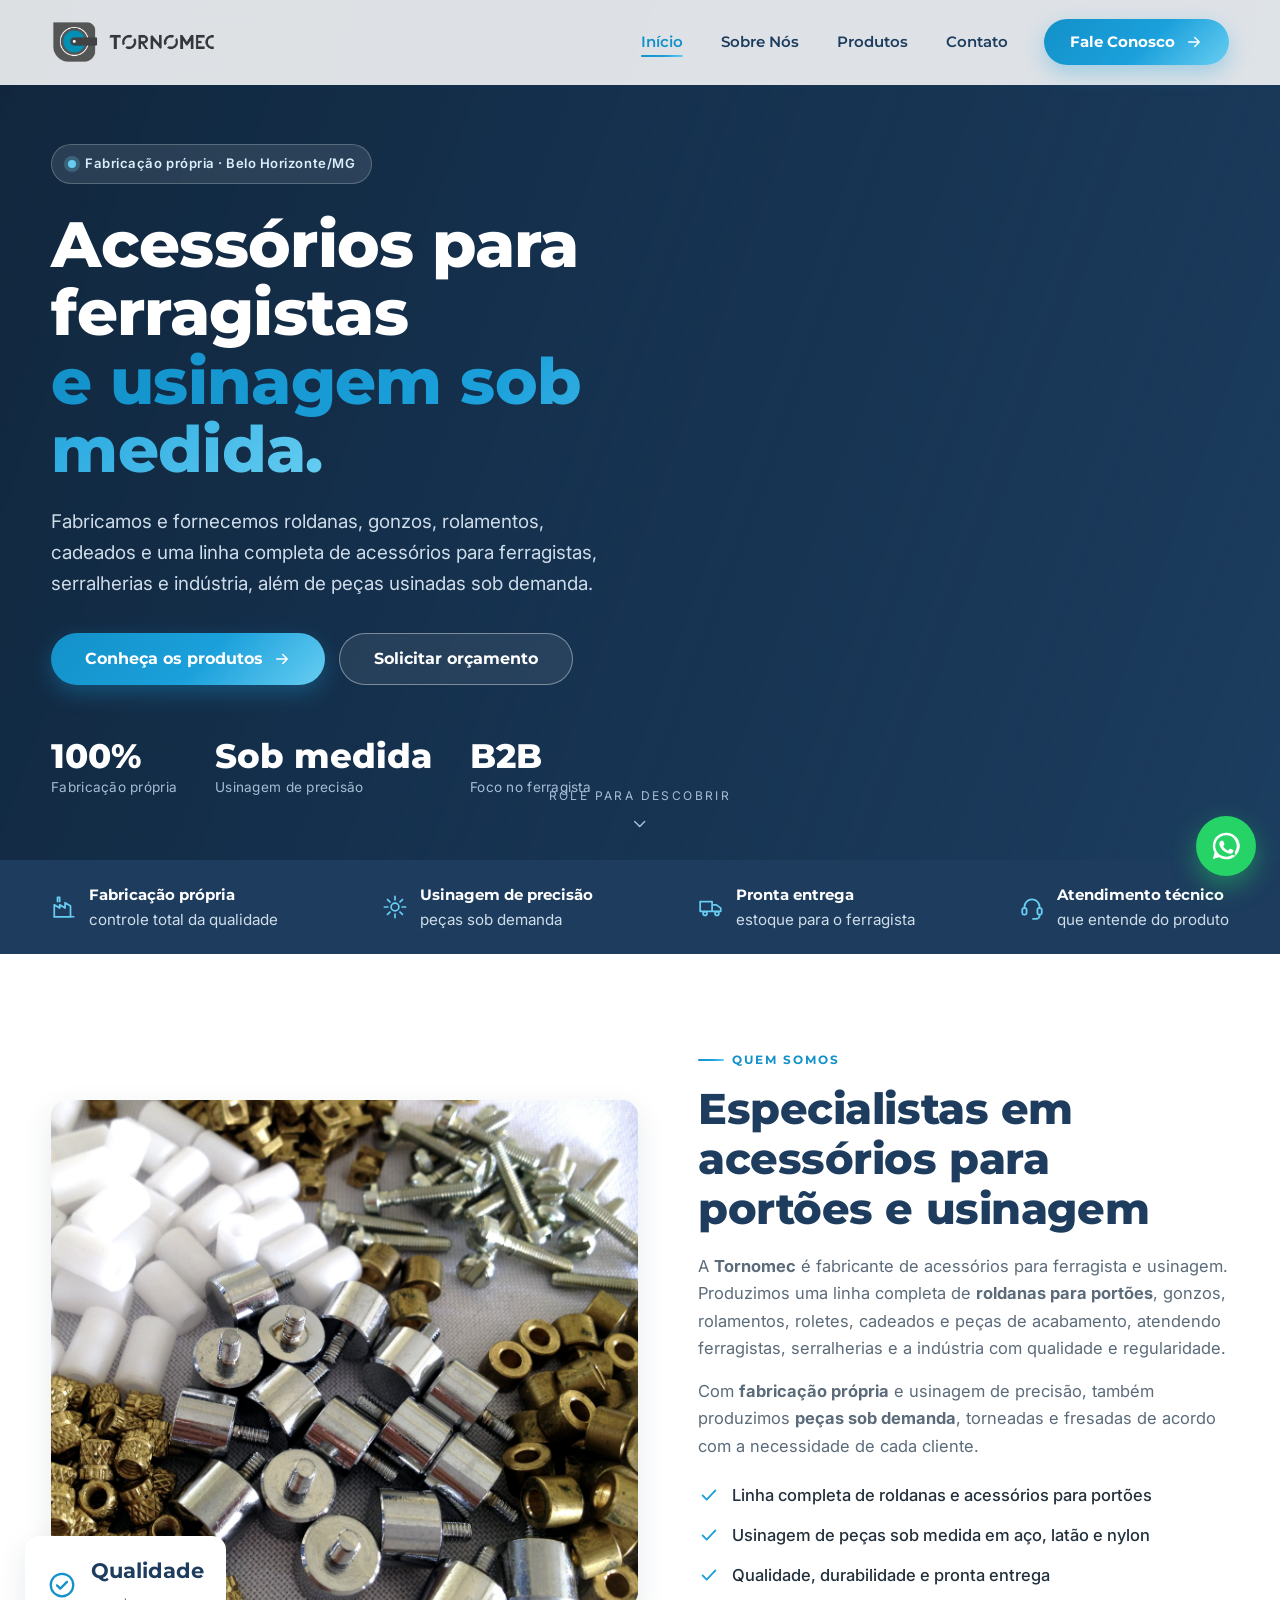
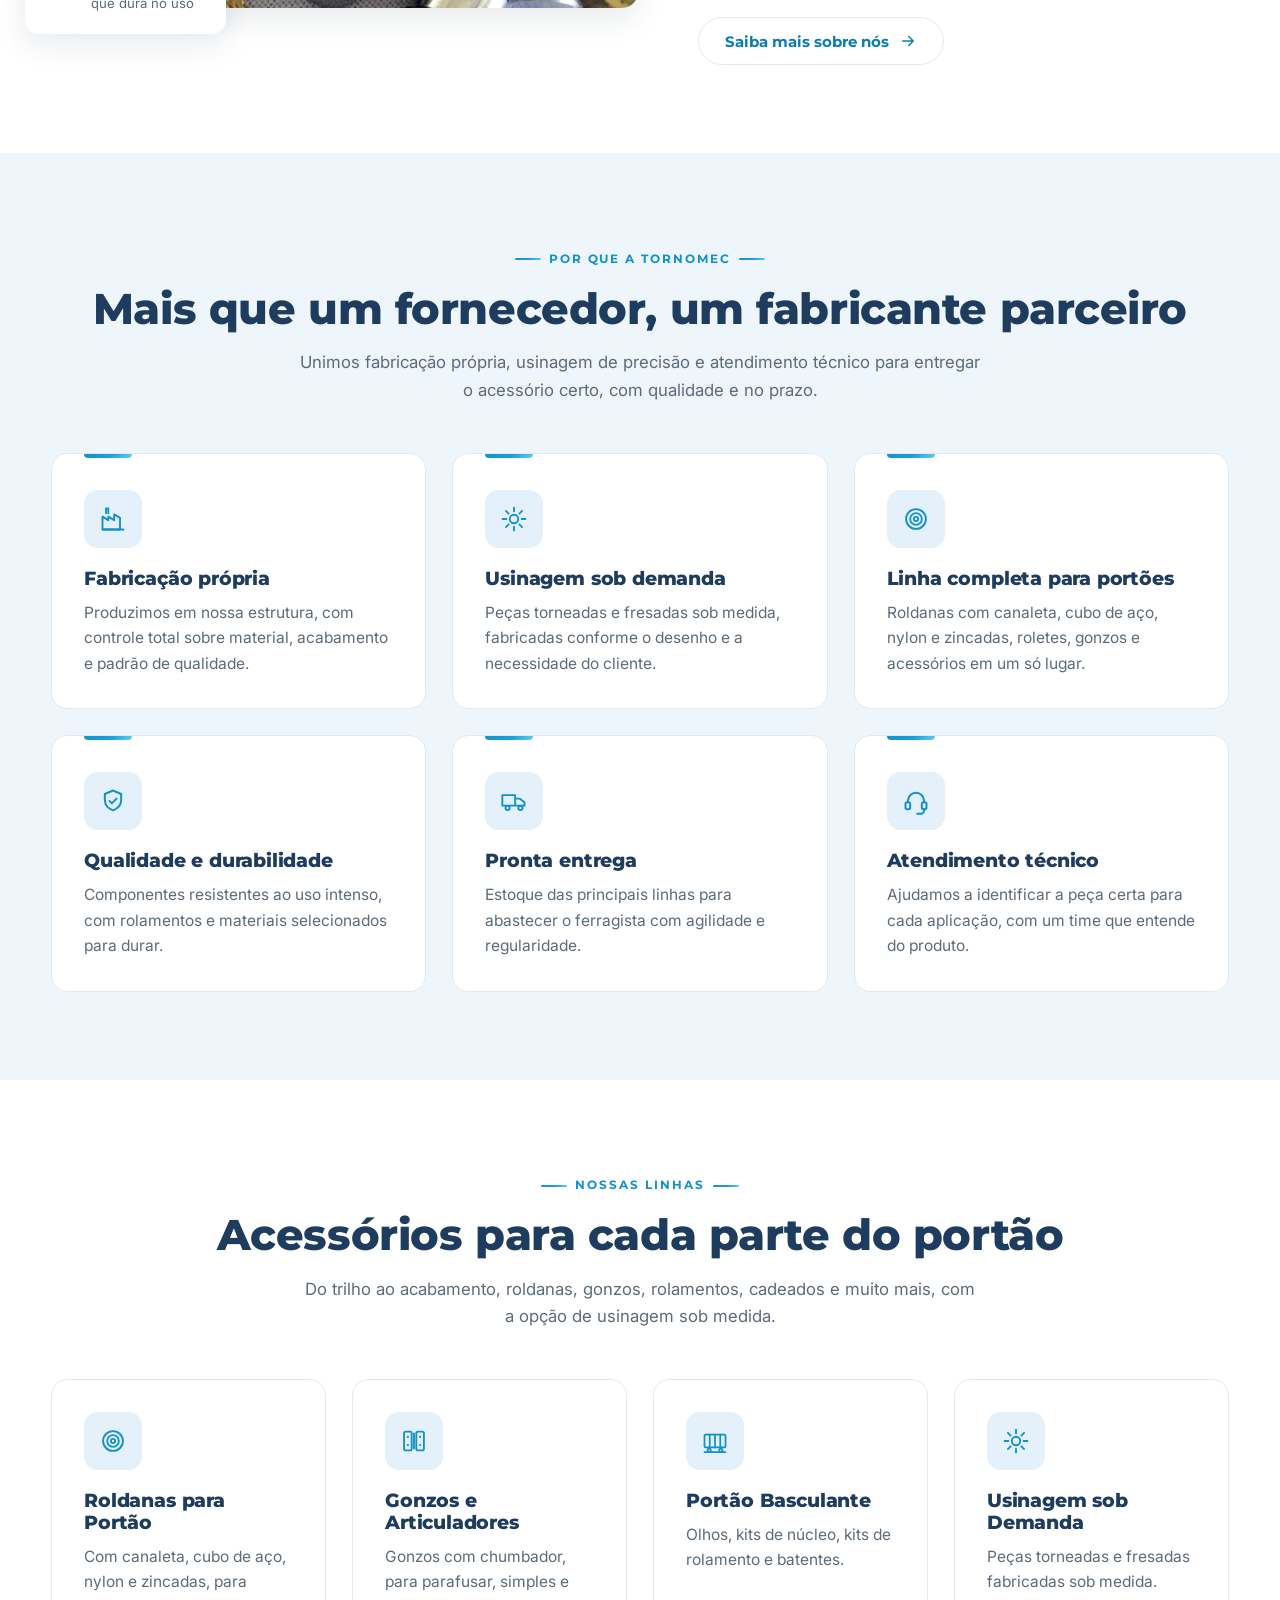
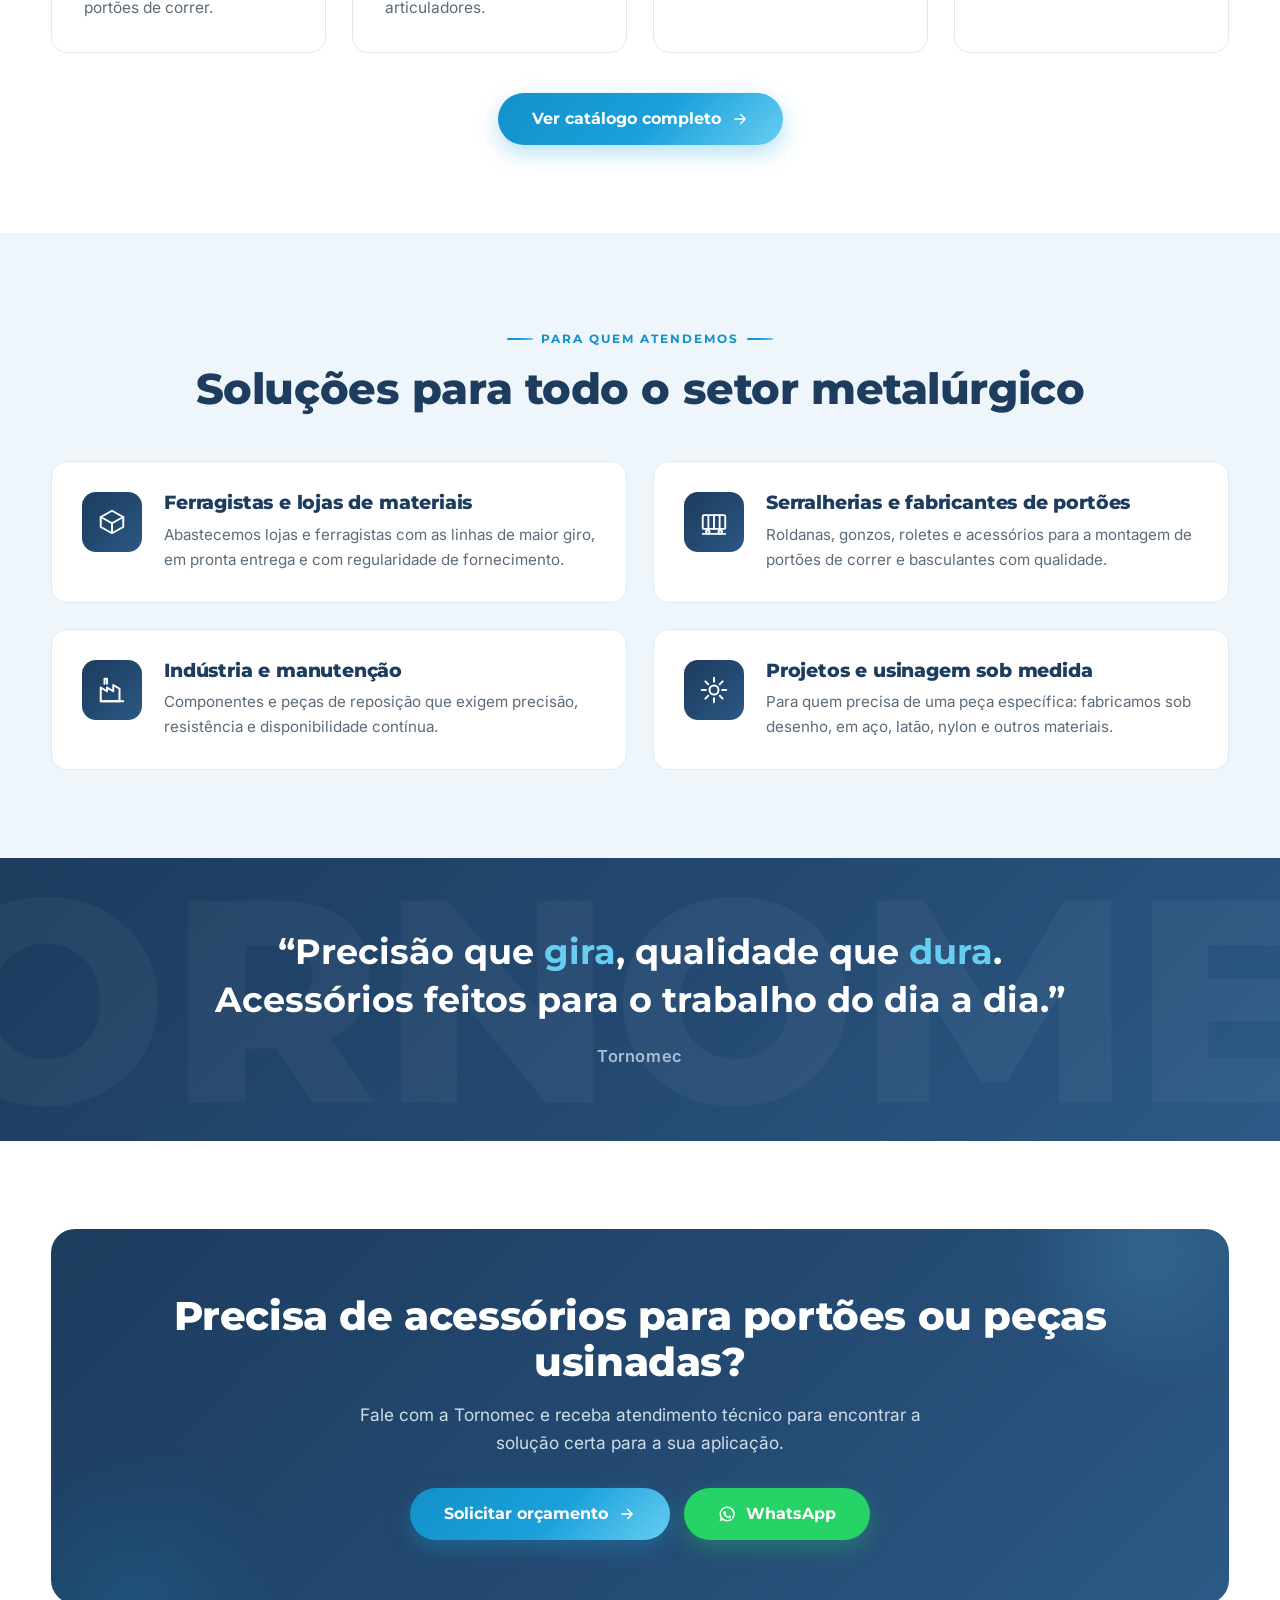
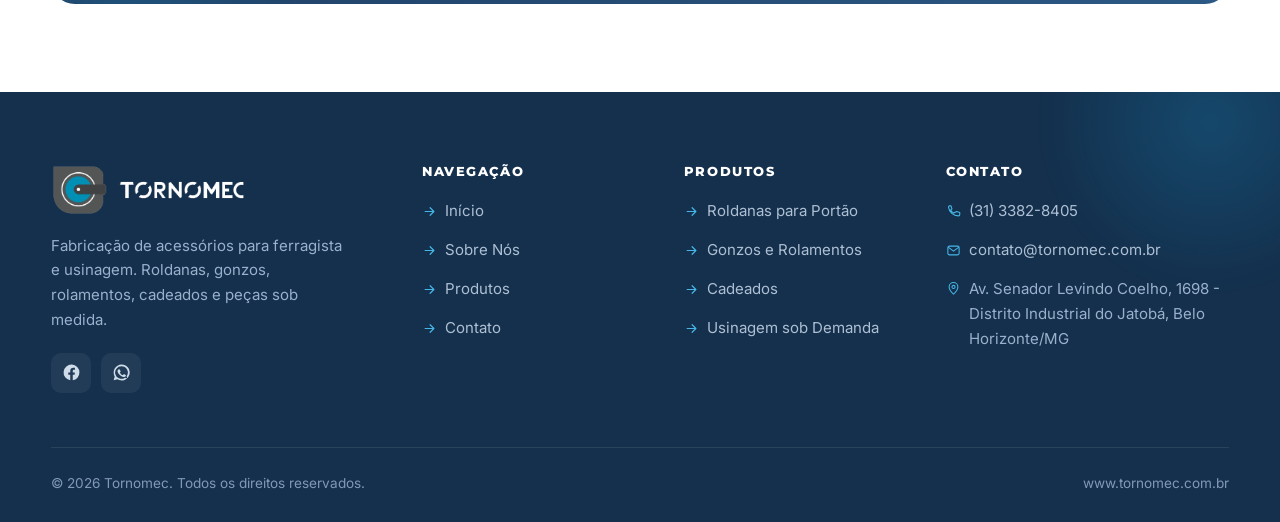
==== commit 963842ae: "Add files via upload" ====
--- a/index.html
+++ b/index.html
@@ -1,275 +1,279 @@
-<!DOCTYPE html>
-<html lang="pt-BR">
-<head>
-<meta charset="UTF-8">
-<meta name="viewport" content="width=device-width, initial-scale=1.0">
-<title>Tornomec | Acessórios para Ferragista e Usinagem</title>
-<meta name="description" content="A Tornomec fabrica e fornece acessórios para ferragista e usinagem: roldanas para portões, gonzos, rolamentos, cadeados e peças usinadas sob demanda. Belo Horizonte/MG.">
-<meta name="theme-color" content="#1d3c5e">
-<link rel="icon" type="image/png" href="assets/img/favicon.png">
-<link rel="preconnect" href="https://fonts.googleapis.com">
-<link rel="preconnect" href="https://fonts.gstatic.com" crossorigin>
-<link href="https://fonts.googleapis.com/css2?family=Montserrat:wght@600;700;800&family=Inter:wght@400;500;600&display=swap" rel="stylesheet">
-<link rel="stylesheet" href="assets/css/style.css">
-</head>
-<body>
-
-<!-- ===== ICON SPRITE ===== -->
-<svg style="display:none" aria-hidden="true" xmlns="http://www.w3.org/2000/svg"><defs></defs>
-<!-- features / generic -->
-<symbol id="i-shield" viewBox="0 0 24 24" fill="none" stroke="currentColor" stroke-width="1.7" stroke-linecap="round" stroke-linejoin="round"><path d="M12 3l7 3v5c0 4.3-3 7.6-7 9-4-1.4-7-4.7-7-9V6l7-3z"/><path d="M9 12l2 2 4-4"/></symbol>
-<symbol id="i-globe" viewBox="0 0 24 24" fill="none" stroke="currentColor" stroke-width="1.7" stroke-linecap="round" stroke-linejoin="round"><circle cx="12" cy="12" r="9"/><path d="M3 12h18"/><path d="M12 3c2.5 2.4 3.8 5.6 3.8 9S14.5 18.6 12 21c-2.5-2.4-3.8-5.6-3.8-9S9.5 5.4 12 3z"/></symbol>
-<symbol id="i-bolt" viewBox="0 0 24 24" fill="currentColor"><path d="M13.5 2L4 13.2c-.4.5-.1 1.3.6 1.3H10l-1.4 7.1c-.2.8.9 1.3 1.4.6L20 10.9c.4-.5.1-1.3-.6-1.3H14l1.1-6.9c.1-.8-1-1.3-1.6-.7z"/></symbol>
-<symbol id="i-headset" viewBox="0 0 24 24" fill="none" stroke="currentColor" stroke-width="1.7" stroke-linecap="round" stroke-linejoin="round"><path d="M5 13v-1a7 7 0 0 1 14 0v1"/><rect x="3" y="13" width="4" height="6" rx="1.4"/><rect x="17" y="13" width="4" height="6" rx="1.4"/><path d="M19 19v1a3 3 0 0 1-3 3h-3"/></symbol>
-<symbol id="i-gem" viewBox="0 0 24 24" fill="none" stroke="currentColor" stroke-width="1.6" stroke-linecap="round" stroke-linejoin="round"><path d="M6 3h12l3 5.5L12 21 3 8.5z"/><path d="M3 8.5h18M9 3l-2 5.5L12 21l5-12.5L15 3"/></symbol>
-<symbol id="i-spark" viewBox="0 0 24 24" fill="currentColor"><path d="M12 2l1.9 6.1L20 10l-6.1 1.9L12 18l-1.9-6.1L4 10l6.1-1.9z"/><path d="M19 14l.8 2.4 2.2.6-2.2.9-.8 2.1-.9-2.1-2.1-.9 2.1-.6z" opacity=".6"/></symbol>
-<symbol id="i-target" viewBox="0 0 24 24" fill="none" stroke="currentColor" stroke-width="1.7" stroke-linecap="round" stroke-linejoin="round"><circle cx="12" cy="12" r="8.5"/><circle cx="12" cy="12" r="4.8"/><circle cx="12" cy="12" r="1.4" fill="currentColor" stroke="none"/></symbol>
-<symbol id="i-eye" viewBox="0 0 24 24" fill="none" stroke="currentColor" stroke-width="1.7" stroke-linecap="round" stroke-linejoin="round"><path d="M2.5 12S6 5.5 12 5.5 21.5 12 21.5 12 18 18.5 12 18.5 2.5 12 2.5 12z"/><circle cx="12" cy="12" r="3"/></symbol>
-<symbol id="i-compass" viewBox="0 0 24 24" fill="none" stroke="currentColor" stroke-width="1.7" stroke-linecap="round" stroke-linejoin="round"><circle cx="12" cy="12" r="9"/><path d="M15.5 8.5l-2 5-5 2 2-5z"/></symbol>
-<symbol id="i-factory" viewBox="0 0 24 24" fill="none" stroke="currentColor" stroke-width="1.6" stroke-linecap="round" stroke-linejoin="round"><path d="M3 21V10l5 3V10l5 3V8l5 3v10z"/><path d="M3 21h18M6 7V3h2v4"/></symbol>
-<symbol id="i-truck" viewBox="0 0 24 24" fill="none" stroke="currentColor" stroke-width="1.6" stroke-linecap="round" stroke-linejoin="round"><path d="M2 7h11v9H2zM13 10h4l4 3v3h-8z"/><circle cx="6.5" cy="18" r="1.8"/><circle cx="17.5" cy="18" r="1.8"/></symbol>
-<symbol id="i-box" viewBox="0 0 24 24" fill="none" stroke="currentColor" stroke-width="1.6" stroke-linecap="round" stroke-linejoin="round"><path d="M21 8l-9-5-9 5 9 5 9-5z"/><path d="M3 8v8l9 5 9-5V8M12 13v8"/></symbol>
-<symbol id="i-clock" viewBox="0 0 24 24" fill="none" stroke="currentColor" stroke-width="1.7" stroke-linecap="round" stroke-linejoin="round"><circle cx="12" cy="12" r="9"/><path d="M12 7v5l3.5 2"/></symbol>
-<symbol id="i-grid" viewBox="0 0 24 24" fill="none" stroke="currentColor" stroke-width="1.6" stroke-linecap="round" stroke-linejoin="round"><rect x="3" y="3" width="7" height="7" rx="1.5"/><rect x="14" y="3" width="7" height="7" rx="1.5"/><rect x="3" y="14" width="7" height="7" rx="1.5"/><rect x="14" y="14" width="7" height="7" rx="1.5"/></symbol>
-<!-- hardware category icons -->
-<symbol id="i-wheel" viewBox="0 0 24 24" fill="none" stroke="currentColor" stroke-width="1.6" stroke-linecap="round" stroke-linejoin="round"><circle cx="12" cy="12" r="8.5"/><circle cx="12" cy="12" r="5"/><circle cx="12" cy="12" r="1.8"/></symbol>
-<symbol id="i-bearing" viewBox="0 0 24 24" fill="none" stroke="currentColor" stroke-width="1.5" stroke-linecap="round" stroke-linejoin="round"><circle cx="12" cy="12" r="9"/><circle cx="12" cy="12" r="3.4"/><circle cx="12" cy="3.4" r="1.1" fill="currentColor" stroke="none"/><circle cx="12" cy="20.6" r="1.1" fill="currentColor" stroke="none"/><circle cx="3.4" cy="12" r="1.1" fill="currentColor" stroke="none"/><circle cx="20.6" cy="12" r="1.1" fill="currentColor" stroke="none"/><circle cx="6" cy="6" r="1.1" fill="currentColor" stroke="none"/><circle cx="18" cy="6" r="1.1" fill="currentColor" stroke="none"/><circle cx="6" cy="18" r="1.1" fill="currentColor" stroke="none"/><circle cx="18" cy="18" r="1.1" fill="currentColor" stroke="none"/></symbol>
-<symbol id="i-hinge" viewBox="0 0 24 24" fill="none" stroke="currentColor" stroke-width="1.6" stroke-linecap="round" stroke-linejoin="round"><rect x="3.5" y="4" width="6.5" height="16" rx="1.4"/><rect x="14" y="4" width="6.5" height="16" rx="1.4"/><path d="M12 5.5v13"/><circle cx="6.75" cy="8.5" r=".9" fill="currentColor" stroke="none"/><circle cx="6.75" cy="15.5" r=".9" fill="currentColor" stroke="none"/><circle cx="17.25" cy="8.5" r=".9" fill="currentColor" stroke="none"/><circle cx="17.25" cy="15.5" r=".9" fill="currentColor" stroke="none"/></symbol>
-<symbol id="i-gate" viewBox="0 0 24 24" fill="none" stroke="currentColor" stroke-width="1.5" stroke-linecap="round" stroke-linejoin="round"><rect x="3" y="6.5" width="18" height="11" rx="1"/><path d="M7.5 6.5v11M12 6.5v11M16.5 6.5v11"/><path d="M3 21.5h18"/><circle cx="7" cy="20" r="1.4"/><circle cx="17" cy="20" r="1.4"/></symbol>
-<symbol id="i-roller" viewBox="0 0 24 24" fill="none" stroke="currentColor" stroke-width="1.6" stroke-linecap="round" stroke-linejoin="round"><rect x="2.5" y="8.5" width="19" height="7" rx="3.5"/><path d="M7 8.5v7M17 8.5v7"/></symbol>
-<symbol id="i-spool" viewBox="0 0 24 24" fill="none" stroke="currentColor" stroke-width="1.6" stroke-linecap="round" stroke-linejoin="round"><rect x="4" y="4" width="3" height="16" rx="1"/><rect x="17" y="4" width="3" height="16" rx="1"/><path d="M7 8.5h10M7 12h10M7 15.5h10"/></symbol>
-<symbol id="i-trolley" viewBox="0 0 24 24" fill="none" stroke="currentColor" stroke-width="1.6" stroke-linecap="round" stroke-linejoin="round"><rect x="7" y="3" width="10" height="3.2" rx="1"/><path d="M9.5 6.2v3M14.5 6.2v3"/><circle cx="9.5" cy="11.5" r="2.3"/><circle cx="14.5" cy="11.5" r="2.3"/><path d="M4 14.5h16"/></symbol>
-<symbol id="i-curve" viewBox="0 0 24 24" fill="none" stroke="currentColor" stroke-width="1.6" stroke-linecap="round" stroke-linejoin="round"><path d="M7 20V11a5 5 0 0 1 10 0v9"/><path d="M4.5 20h5M14.5 20h5"/></symbol>
-<symbol id="i-cog" viewBox="0 0 24 24" fill="none" stroke="currentColor" stroke-width="1.6" stroke-linecap="round" stroke-linejoin="round"><circle cx="12" cy="12" r="3.6"/><path d="M12 2.2v3.2M12 18.6v3.2M2.2 12h3.2M18.6 12h3.2M5.1 5.1l2.26 2.26M16.64 16.64l2.26 2.26M18.9 5.1l-2.26 2.26M7.36 16.64L5.1 18.9"/></symbol>
-<symbol id="i-bracket" viewBox="0 0 24 24" fill="none" stroke="currentColor" stroke-width="1.5" stroke-linecap="round" stroke-linejoin="round"><rect x="4" y="7" width="16" height="11" rx="2"/><circle cx="12" cy="12.5" r="3.4"/><circle cx="12" cy="12.5" r="1.1"/><path d="M8 4.5v2.5M16 4.5v2.5"/></symbol>
-<symbol id="i-lock" viewBox="0 0 24 24" fill="none" stroke="currentColor" stroke-width="1.6" stroke-linecap="round" stroke-linejoin="round"><rect x="5" y="10" width="14" height="10" rx="2.5"/><path d="M8 10V7a4 4 0 0 1 8 0v3"/><circle cx="12" cy="15" r="1.4" fill="currentColor" stroke="none"/></symbol>
-<symbol id="i-ruler" viewBox="0 0 24 24" fill="none" stroke="currentColor" stroke-width="1.6" stroke-linecap="round" stroke-linejoin="round"><rect x="2.5" y="8" width="19" height="8" rx="1.5"/><path d="M7 8v3M11 8v4M15 8v3M19 8v4"/></symbol>
-<!-- ui -->
-<symbol id="i-phone" viewBox="0 0 24 24" fill="none" stroke="currentColor" stroke-width="1.7" stroke-linecap="round" stroke-linejoin="round"><path d="M5 3h3l1.5 5-2 1.5a12 12 0 0 0 5 5L17 12l5 1.5V17a2 2 0 0 1-2 2A16 16 0 0 1 4 5a2 2 0 0 1 1-2z"/></symbol>
-<symbol id="i-mail" viewBox="0 0 24 24" fill="none" stroke="currentColor" stroke-width="1.7" stroke-linecap="round" stroke-linejoin="round"><rect x="3" y="5" width="18" height="14" rx="2.5"/><path d="M4 7l8 6 8-6"/></symbol>
-<symbol id="i-pin" viewBox="0 0 24 24" fill="none" stroke="currentColor" stroke-width="1.7" stroke-linecap="round" stroke-linejoin="round"><path d="M12 21s7-6.4 7-11.5A7 7 0 0 0 5 9.5C5 14.6 12 21 12 21z"/><circle cx="12" cy="9.5" r="2.5"/></symbol>
-<symbol id="i-wa" viewBox="0 0 24 24" fill="currentColor"><path d="M12 2a10 10 0 0 0-8.6 15l-1.3 4.7 4.8-1.3A10 10 0 1 0 12 2zm0 2a8 8 0 0 1 6.8 12.2l-.3.5.7 2.6-2.7-.7-.5.3A8 8 0 1 1 12 4zm-3.4 4c-.2 0-.5.1-.7.4-.3.3-.9.9-.9 2.1s.9 2.4 1 2.6c.1.2 1.8 2.9 4.5 3.9 2.2.9 2.7.7 3.2.7.5 0 1.5-.6 1.7-1.2.2-.6.2-1.1.2-1.2-.1-.1-.3-.2-.6-.4-.3-.2-1.5-.8-1.7-.8-.2-.1-.4-.1-.6.1-.2.3-.6.8-.8 1-.1.1-.3.2-.5.1-.3-.1-1.1-.4-2-1.2-.7-.6-1.2-1.4-1.4-1.7-.1-.3 0-.4.1-.5l.4-.5c.1-.2.2-.3.3-.5.1-.2 0-.4 0-.5l-.8-1.9c-.2-.5-.4-.4-.6-.4z"/></symbol>
-<symbol id="i-fb" viewBox="0 0 24 24" fill="currentColor"><path d="M22 12a10 10 0 1 0-11.6 9.9v-7H7.9V12h2.5V9.8c0-2.5 1.5-3.9 3.8-3.9 1.1 0 2.2.2 2.2.2v2.5h-1.2c-1.2 0-1.6.8-1.6 1.6V12h2.7l-.4 2.9h-2.3v7A10 10 0 0 0 22 12z"/></symbol>
-<symbol id="i-check" viewBox="0 0 24 24" fill="none" stroke="currentColor" stroke-width="2" stroke-linecap="round" stroke-linejoin="round"><path d="M5 12.5l4.5 4.5L19 7"/></symbol>
-<symbol id="i-check-c" viewBox="0 0 24 24" fill="none" stroke="currentColor" stroke-width="1.8" stroke-linecap="round" stroke-linejoin="round"><circle cx="12" cy="12" r="9"/><path d="M8 12.3l2.6 2.6L16 9.5"/></symbol>
-<symbol id="i-arrow" viewBox="0 0 24 24" fill="none" stroke="currentColor" stroke-width="1.9" stroke-linecap="round" stroke-linejoin="round"><path d="M5 12h14M13 6l6 6-6 6"/></symbol>
-<symbol id="i-up" viewBox="0 0 24 24" fill="none" stroke="currentColor" stroke-width="1.9" stroke-linecap="round" stroke-linejoin="round"><path d="M12 19V5M6 11l6-6 6 6"/></symbol>
-<symbol id="i-down" viewBox="0 0 24 24" fill="none" stroke="currentColor" stroke-width="1.8" stroke-linecap="round" stroke-linejoin="round"><path d="M6 9l6 6 6-6"/></symbol>
-<symbol id="i-doc" viewBox="0 0 24 24" fill="none" stroke="currentColor" stroke-width="1.6" stroke-linecap="round" stroke-linejoin="round"><path d="M14 3H7a2 2 0 0 0-2 2v14a2 2 0 0 0 2 2h10a2 2 0 0 0 2-2V8z"/><path d="M14 3v5h5M9 13h6M9 17h4"/></symbol>
-<symbol id="i-info" viewBox="0 0 24 24" fill="none" stroke="currentColor" stroke-width="1.7" stroke-linecap="round" stroke-linejoin="round"><circle cx="12" cy="12" r="9"/><path d="M12 11v5M12 7.5v.5"/></symbol>
-<symbol id="i-search" viewBox="0 0 24 24" fill="none" stroke="currentColor" stroke-width="1.8" stroke-linecap="round" stroke-linejoin="round"><circle cx="11" cy="11" r="7"/><path d="M16.5 16.5L21 21"/></symbol>
-</svg>
-
-<!-- ===== HEADER ===== -->
-<header class="header">
-  <div class="container">
-    <nav class="nav">
-      <a href="index.html" class="brand" aria-label="Tornomec — início">
-        <img src="assets/img/logo.png" alt="Tornomec — Acessórios para Ferragista e Usinagem">
-      </a>
-      <ul class="nav-menu">
-        <li><a href="index.html" class="nav-link active">Início</a></li>
-        <li><a href="sobre.html" class="nav-link">Sobre Nós</a></li>
-        <li><a href="produtos.html" class="nav-link">Produtos</a></li>
-        <li><a href="contato.html" class="nav-link">Contato</a></li>
-        <li class="nav-cta"><a href="contato.html" class="btn btn--primary">Fale Conosco <svg width="18" height="18"><use href="#i-arrow"/></svg></a></li>
-      </ul>
-      <button class="nav-toggle" aria-label="Abrir menu" aria-expanded="false"><span></span><span></span><span></span></button>
-    </nav>
-  </div>
-</header>
-<div class="nav-backdrop"></div>
-
-<!-- ===== HERO ===== -->
-<section class="hero">
-  <div class="hero__bg"><img src="assets/img/hero.jpg" alt="Peças usinadas, roldanas e acessórios metálicos fabricados pela Tornomec"></div>
-  <div class="hero__overlay"></div>
-  <div class="container">
-    <div class="hero__inner">
-      <span class="pill"><span class="dot"></span> Fabricação própria &middot; Belo Horizonte/MG</span>
-      <h1>Acessórios para portões<br><span class="grad">e usinagem sob medida.</span></h1>
-      <p>Fabricamos e fornecemos roldanas, gonzos, rolamentos, cadeados e uma linha completa de acessórios para ferragistas, serralherias e indústria — além de peças usinadas sob demanda.</p>
-      <div class="hero__actions">
-        <a href="produtos.html" class="btn btn--primary btn--lg">Conheça os produtos <svg><use href="#i-arrow"/></svg></a>
-        <a href="contato.html" class="btn btn--ghost btn--lg">Solicitar orçamento</a>
-      </div>
-      <div class="hero__stats">
-        <div class="stat"><strong>100%</strong><span>Fabricação própria</span></div>
-        <div class="stat"><strong>Sob medida</strong><span>Usinagem de precisão</span></div>
-        <div class="stat"><strong>B2B</strong><span>Foco no ferragista</span></div>
-      </div>
-    </div>
-  </div>
-  <a href="#diferenciais" class="hero__scroll">Role para descobrir <svg><use href="#i-down"/></svg></a>
-</section>
-
-<!-- ===== TRUST STRIP ===== -->
-<section class="trust">
-  <div class="container">
-    <div class="trust__row">
-      <div class="trust__item"><svg><use href="#i-factory"/></svg><span><strong>Fabricação própria</strong><br>controle total da qualidade</span></div>
-      <div class="trust__item"><svg><use href="#i-cog"/></svg><span><strong>Usinagem de precisão</strong><br>peças sob demanda</span></div>
-      <div class="trust__item"><svg><use href="#i-truck"/></svg><span><strong>Pronta entrega</strong><br>estoque para o ferragista</span></div>
-      <div class="trust__item"><svg><use href="#i-headset"/></svg><span><strong>Atendimento técnico</strong><br>que entende do produto</span></div>
-    </div>
-  </div>
-</section>
-
-<!-- ===== SOBRE (intro) ===== -->
-<section class="section">
-  <div class="container">
-    <div class="split">
-      <div class="split__media reveal">
-        <img src="assets/img/usinagem.jpg" alt="Peças metálicas usinadas: buchas, insertos e componentes torneados">
-        <div class="badge b1">
-          <svg><use href="#i-check-c"/></svg>
-          <div><strong>Qualidade</strong><span>que dura no uso</span></div>
-        </div>
-      </div>
-      <div class="split__body reveal" data-delay="1">
-        <span class="eyebrow">Quem somos</span>
-        <h2 class="section-title">Especialistas em acessórios para portões e usinagem</h2>
-        <p>A <strong>Tornomec</strong> é fabricante de acessórios para ferragista e usinagem. Produzimos uma linha completa de <strong>roldanas para portões</strong>, gonzos, rolamentos, roletes, cadeados e peças de acabamento — atendendo ferragistas, serralherias e a indústria com qualidade e regularidade.</p>
-        <p>Com <strong>fabricação própria</strong> e usinagem de precisão, também produzimos <strong>peças sob demanda</strong>, torneadas e fresadas de acordo com a necessidade de cada cliente.</p>
-        <ul class="checklist">
-          <li><svg><use href="#i-check"/></svg> Linha completa de roldanas e acessórios para portões</li>
-          <li><svg><use href="#i-check"/></svg> Usinagem de peças sob medida em aço, latão e nylon</li>
-          <li><svg><use href="#i-check"/></svg> Qualidade, durabilidade e pronta entrega</li>
-        </ul>
-        <a href="sobre.html" class="btn btn--outline" style="margin-top:28px">Saiba mais sobre nós <svg><use href="#i-arrow"/></svg></a>
-      </div>
-    </div>
-  </div>
-</section>
-
-<!-- ===== DIFERENCIAIS ===== -->
-<section class="section bg-alt" id="diferenciais">
-  <div class="container">
-    <div class="section-head center">
-      <span class="eyebrow eyebrow--center">Por que a Tornomec</span>
-      <h2 class="section-title">Mais que um fornecedor, um fabricante parceiro</h2>
-      <p class="section-intro">Unimos fabricação própria, usinagem de precisão e atendimento técnico para entregar o acessório certo, com qualidade e no prazo.</p>
-    </div>
-    <div class="grid grid-3">
-      <article class="card feat reveal"><div class="icon-box"><svg><use href="#i-factory"/></svg></div><h3>Fabricação própria</h3><p>Produzimos em nossa estrutura, com controle total sobre material, acabamento e padrão de qualidade.</p></article>
-      <article class="card feat reveal" data-delay="1"><div class="icon-box"><svg><use href="#i-cog"/></svg></div><h3>Usinagem sob demanda</h3><p>Peças torneadas e fresadas sob medida, fabricadas conforme o desenho e a necessidade do cliente.</p></article>
-      <article class="card feat reveal" data-delay="2"><div class="icon-box"><svg><use href="#i-wheel"/></svg></div><h3>Linha completa para portões</h3><p>Roldanas com canaleta, cubo de aço, nylon e zincadas, roletes, gonzos e acessórios em um só lugar.</p></article>
-      <article class="card feat reveal"><div class="icon-box"><svg><use href="#i-shield"/></svg></div><h3>Qualidade e durabilidade</h3><p>Componentes resistentes ao uso intenso, com rolamentos e materiais selecionados para durar.</p></article>
-      <article class="card feat reveal" data-delay="1"><div class="icon-box"><svg><use href="#i-truck"/></svg></div><h3>Pronta entrega</h3><p>Estoque das principais linhas para abastecer o ferragista com agilidade e regularidade.</p></article>
-      <article class="card feat reveal" data-delay="2"><div class="icon-box"><svg><use href="#i-headset"/></svg></div><h3>Atendimento técnico</h3><p>Ajudamos a identificar a peça certa para cada aplicação, com um time que entende do produto.</p></article>
-    </div>
-  </div>
-</section>
-
-<!-- ===== PRODUTOS PREVIEW ===== -->
-<section class="section">
-  <div class="container">
-    <div class="section-head center">
-      <span class="eyebrow eyebrow--center">Nossas linhas</span>
-      <h2 class="section-title">Acessórios para cada parte do portão</h2>
-      <p class="section-intro">Do trilho ao acabamento — roldanas, gonzos, rolamentos, cadeados e muito mais, com a opção de usinagem sob medida.</p>
-    </div>
-    <div class="grid grid-4">
-      <article class="card reveal"><div class="icon-box"><svg><use href="#i-wheel"/></svg></div><h3>Roldanas para Portão</h3><p>Com canaleta, cubo de aço, nylon e zincadas, para portões de correr.</p></article>
-      <article class="card reveal" data-delay="1"><div class="icon-box"><svg><use href="#i-hinge"/></svg></div><h3>Gonzos e Articuladores</h3><p>Gonzos com chumbador, para parafusar, simples e articuladores.</p></article>
-      <article class="card reveal" data-delay="2"><div class="icon-box"><svg><use href="#i-gate"/></svg></div><h3>Portão Basculante</h3><p>Olhos, kits de núcleo, kits de rolamento e batentes.</p></article>
-      <article class="card reveal" data-delay="3"><div class="icon-box"><svg><use href="#i-cog"/></svg></div><h3>Usinagem sob Demanda</h3><p>Peças torneadas e fresadas fabricadas sob medida.</p></article>
-    </div>
-    <div class="text-center" style="margin-top:40px">
-      <a href="produtos.html" class="btn btn--primary btn--lg">Ver catálogo completo <svg><use href="#i-arrow"/></svg></a>
-    </div>
-  </div>
-</section>
-
-<!-- ===== PÚBLICO-ALVO ===== -->
-<section class="section bg-alt">
-  <div class="container">
-    <div class="section-head center">
-      <span class="eyebrow eyebrow--center">Para quem atendemos</span>
-      <h2 class="section-title">Soluções para todo o setor metalúrgico</h2>
-    </div>
-    <div class="aud">
-      <article class="aud__card reveal"><div class="aud__icon"><svg><use href="#i-box"/></svg></div><div><h3>Ferragistas e lojas de materiais</h3><p>Abastecemos lojas e ferragistas com as linhas de maior giro, em pronta entrega e com regularidade de fornecimento.</p></div></article>
-      <article class="aud__card reveal" data-delay="1"><div class="aud__icon"><svg><use href="#i-gate"/></svg></div><div><h3>Serralherias e fabricantes de portões</h3><p>Roldanas, gonzos, roletes e acessórios para a montagem de portões de correr e basculantes com qualidade.</p></div></article>
-      <article class="aud__card reveal"><div class="aud__icon"><svg><use href="#i-factory"/></svg></div><div><h3>Indústria e manutenção</h3><p>Componentes e peças de reposição que exigem precisão, resistência e disponibilidade contínua.</p></div></article>
-      <article class="aud__card reveal" data-delay="1"><div class="aud__icon"><svg><use href="#i-cog"/></svg></div><div><h3>Projetos e usinagem sob medida</h3><p>Para quem precisa de uma peça específica: fabricamos sob desenho, em aço, latão, nylon e outros materiais.</p></div></article>
-    </div>
-  </div>
-</section>
-
-<!-- ===== SLOGAN BAND ===== -->
-<section class="slogan">
-  <span class="slogan__mark">TORNOMEC</span>
-  <div class="container">
-    <q>Precisão que <span class="hl">gira</span>, qualidade que <span class="hl">dura</span>. Acessórios feitos para o trabalho do dia a dia.</q>
-    <cite>— Tornomec</cite>
-  </div>
-</section>
-
-<!-- ===== CTA ===== -->
-<section class="section">
-  <div class="container">
-    <div class="cta-band reveal">
-      <h2>Precisa de acessórios para portões ou peças usinadas?</h2>
-      <p>Fale com a Tornomec e receba atendimento técnico para encontrar a solução certa para a sua aplicação.</p>
-      <div class="hero__actions">
-        <a href="contato.html" class="btn btn--primary btn--lg">Solicitar orçamento <svg><use href="#i-arrow"/></svg></a>
-        <a href="https://wa.me/553133828405" target="_blank" rel="noopener" class="btn btn--wa btn--lg"><svg><use href="#i-wa"/></svg> WhatsApp</a>
-      </div>
-    </div>
-  </div>
-</section>
-
-<!-- ===== FOOTER ===== -->
-<footer class="footer">
-  <div class="container">
-    <div class="footer__grid">
-      <div class="footer__brand">
-        <img src="assets/img/logo-white.png" alt="Tornomec">
-        <p>Fabricação de acessórios para ferragista e usinagem. Roldanas, gonzos, rolamentos, cadeados e peças sob medida.</p>
-        <div class="social">
-          <a href="https://www.facebook.com/tornomec" target="_blank" rel="noopener" aria-label="Facebook"><svg><use href="#i-fb"/></svg></a>
-          <a href="https://wa.me/553133828405" target="_blank" rel="noopener" aria-label="WhatsApp"><svg><use href="#i-wa"/></svg></a>
-        </div>
-      </div>
-      <div class="footer__col">
-        <h4>Navegação</h4>
-        <ul>
-          <li><a href="index.html"><svg><use href="#i-arrow"/></svg> Início</a></li>
-          <li><a href="sobre.html"><svg><use href="#i-arrow"/></svg> Sobre Nós</a></li>
-          <li><a href="produtos.html"><svg><use href="#i-arrow"/></svg> Produtos</a></li>
-          <li><a href="contato.html"><svg><use href="#i-arrow"/></svg> Contato</a></li>
-        </ul>
-      </div>
-      <div class="footer__col">
-        <h4>Produtos</h4>
-        <ul>
-          <li><a href="produtos.html"><svg><use href="#i-arrow"/></svg> Roldanas para Portão</a></li>
-          <li><a href="produtos.html"><svg><use href="#i-arrow"/></svg> Gonzos e Rolamentos</a></li>
-          <li><a href="produtos.html"><svg><use href="#i-arrow"/></svg> Cadeados</a></li>
-          <li><a href="produtos.html"><svg><use href="#i-arrow"/></svg> Usinagem sob Demanda</a></li>
-        </ul>
-      </div>
-      <div class="footer__col">
-        <h4>Contato</h4>
-        <ul>
-          <li><a href="tel:+553133828405"><svg><use href="#i-phone"/></svg> (31) 3382-8405</a></li>
-          <li><a href="mailto:contato@tornomec.com.br"><svg><use href="#i-mail"/></svg> contato@tornomec.com.br</a></li>
-          <li class="static"><svg><use href="#i-pin"/></svg> Av. Senador Levindo Coelho, 1698 — Distrito Industrial do Jatobá, Belo Horizonte/MG</li>
-        </ul>
-      </div>
-    </div>
-    <div class="footer__bottom">
-      <span>© <span id="year">2026</span> Tornomec. Todos os direitos reservados.</span>
-      <span>www.tornomec.com.br</span>
-    </div>
-  </div>
-</footer>
-
-<a href="https://wa.me/553133828405" target="_blank" rel="noopener" class="wa-float" aria-label="Fale conosco no WhatsApp"><svg><use href="#i-wa"/></svg></a>
-<button class="to-top" aria-label="Voltar ao topo"><svg><use href="#i-up"/></svg></button>
-
-<script src="assets/js/main.js"></script>
-<script>document.querySelector('.to-top').addEventListener('click',()=>window.scrollTo({top:0,behavior:'smooth'}));</script>
-</body>
-</html>
+<!DOCTYPE html>
+<html lang="pt-BR">
+<head>
+<meta charset="UTF-8">
+<meta name="viewport" content="width=device-width, initial-scale=1.0">
+<title>Tornomec | Acessórios para Ferragista e Usinagem</title>
+<meta name="description" content="A Tornomec fabrica e fornece acessórios para ferragista e usinagem: roldanas para portões, gonzos, rolamentos, cadeados e peças usinadas sob demanda. Belo Horizonte/MG.">
+<meta name="theme-color" content="#1d3c5e">
+<link rel="icon" type="image/png" href="assets/img/favicon.png">
+<link rel="preconnect" href="https://fonts.googleapis.com">
+<link rel="preconnect" href="https://fonts.gstatic.com" crossorigin>
+<link href="https://fonts.googleapis.com/css2?family=Montserrat:wght@600;700;800&family=Inter:wght@400;500;600&display=swap" rel="stylesheet">
+<link rel="stylesheet" href="assets/css/style.css">
+</head>
+<body>
+
+<!-- ===== ICON SPRITE ===== -->
+<svg style="display:none" aria-hidden="true" xmlns="http://www.w3.org/2000/svg"><defs></defs>
+<!-- features / generic -->
+<symbol id="i-shield" viewBox="0 0 24 24" fill="none" stroke="currentColor" stroke-width="1.7" stroke-linecap="round" stroke-linejoin="round"><path d="M12 3l7 3v5c0 4.3-3 7.6-7 9-4-1.4-7-4.7-7-9V6l7-3z"/><path d="M9 12l2 2 4-4"/></symbol>
+<symbol id="i-globe" viewBox="0 0 24 24" fill="none" stroke="currentColor" stroke-width="1.7" stroke-linecap="round" stroke-linejoin="round"><circle cx="12" cy="12" r="9"/><path d="M3 12h18"/><path d="M12 3c2.5 2.4 3.8 5.6 3.8 9S14.5 18.6 12 21c-2.5-2.4-3.8-5.6-3.8-9S9.5 5.4 12 3z"/></symbol>
+<symbol id="i-bolt" viewBox="0 0 24 24" fill="currentColor"><path d="M13.5 2L4 13.2c-.4.5-.1 1.3.6 1.3H10l-1.4 7.1c-.2.8.9 1.3 1.4.6L20 10.9c.4-.5.1-1.3-.6-1.3H14l1.1-6.9c.1-.8-1-1.3-1.6-.7z"/></symbol>
+<symbol id="i-headset" viewBox="0 0 24 24" fill="none" stroke="currentColor" stroke-width="1.7" stroke-linecap="round" stroke-linejoin="round"><path d="M5 13v-1a7 7 0 0 1 14 0v1"/><rect x="3" y="13" width="4" height="6" rx="1.4"/><rect x="17" y="13" width="4" height="6" rx="1.4"/><path d="M19 19v1a3 3 0 0 1-3 3h-3"/></symbol>
+<symbol id="i-gem" viewBox="0 0 24 24" fill="none" stroke="currentColor" stroke-width="1.6" stroke-linecap="round" stroke-linejoin="round"><path d="M6 3h12l3 5.5L12 21 3 8.5z"/><path d="M3 8.5h18M9 3l-2 5.5L12 21l5-12.5L15 3"/></symbol>
+<symbol id="i-spark" viewBox="0 0 24 24" fill="currentColor"><path d="M12 2l1.9 6.1L20 10l-6.1 1.9L12 18l-1.9-6.1L4 10l6.1-1.9z"/><path d="M19 14l.8 2.4 2.2.6-2.2.9-.8 2.1-.9-2.1-2.1-.9 2.1-.6z" opacity=".6"/></symbol>
+<symbol id="i-target" viewBox="0 0 24 24" fill="none" stroke="currentColor" stroke-width="1.7" stroke-linecap="round" stroke-linejoin="round"><circle cx="12" cy="12" r="8.5"/><circle cx="12" cy="12" r="4.8"/><circle cx="12" cy="12" r="1.4" fill="currentColor" stroke="none"/></symbol>
+<symbol id="i-eye" viewBox="0 0 24 24" fill="none" stroke="currentColor" stroke-width="1.7" stroke-linecap="round" stroke-linejoin="round"><path d="M2.5 12S6 5.5 12 5.5 21.5 12 21.5 12 18 18.5 12 18.5 2.5 12 2.5 12z"/><circle cx="12" cy="12" r="3"/></symbol>
+<symbol id="i-compass" viewBox="0 0 24 24" fill="none" stroke="currentColor" stroke-width="1.7" stroke-linecap="round" stroke-linejoin="round"><circle cx="12" cy="12" r="9"/><path d="M15.5 8.5l-2 5-5 2 2-5z"/></symbol>
+<symbol id="i-factory" viewBox="0 0 24 24" fill="none" stroke="currentColor" stroke-width="1.6" stroke-linecap="round" stroke-linejoin="round"><path d="M3 21V10l5 3V10l5 3V8l5 3v10z"/><path d="M3 21h18M6 7V3h2v4"/></symbol>
+<symbol id="i-truck" viewBox="0 0 24 24" fill="none" stroke="currentColor" stroke-width="1.6" stroke-linecap="round" stroke-linejoin="round"><path d="M2 7h11v9H2zM13 10h4l4 3v3h-8z"/><circle cx="6.5" cy="18" r="1.8"/><circle cx="17.5" cy="18" r="1.8"/></symbol>
+<symbol id="i-box" viewBox="0 0 24 24" fill="none" stroke="currentColor" stroke-width="1.6" stroke-linecap="round" stroke-linejoin="round"><path d="M21 8l-9-5-9 5 9 5 9-5z"/><path d="M3 8v8l9 5 9-5V8M12 13v8"/></symbol>
+<symbol id="i-clock" viewBox="0 0 24 24" fill="none" stroke="currentColor" stroke-width="1.7" stroke-linecap="round" stroke-linejoin="round"><circle cx="12" cy="12" r="9"/><path d="M12 7v5l3.5 2"/></symbol>
+<symbol id="i-grid" viewBox="0 0 24 24" fill="none" stroke="currentColor" stroke-width="1.6" stroke-linecap="round" stroke-linejoin="round"><rect x="3" y="3" width="7" height="7" rx="1.5"/><rect x="14" y="3" width="7" height="7" rx="1.5"/><rect x="3" y="14" width="7" height="7" rx="1.5"/><rect x="14" y="14" width="7" height="7" rx="1.5"/></symbol>
+<!-- hardware category icons -->
+<symbol id="i-wheel" viewBox="0 0 24 24" fill="none" stroke="currentColor" stroke-width="1.6" stroke-linecap="round" stroke-linejoin="round"><circle cx="12" cy="12" r="8.5"/><circle cx="12" cy="12" r="5"/><circle cx="12" cy="12" r="1.8"/></symbol>
+<symbol id="i-bearing" viewBox="0 0 24 24" fill="none" stroke="currentColor" stroke-width="1.5" stroke-linecap="round" stroke-linejoin="round"><circle cx="12" cy="12" r="9"/><circle cx="12" cy="12" r="3.4"/><circle cx="12" cy="3.4" r="1.1" fill="currentColor" stroke="none"/><circle cx="12" cy="20.6" r="1.1" fill="currentColor" stroke="none"/><circle cx="3.4" cy="12" r="1.1" fill="currentColor" stroke="none"/><circle cx="20.6" cy="12" r="1.1" fill="currentColor" stroke="none"/><circle cx="6" cy="6" r="1.1" fill="currentColor" stroke="none"/><circle cx="18" cy="6" r="1.1" fill="currentColor" stroke="none"/><circle cx="6" cy="18" r="1.1" fill="currentColor" stroke="none"/><circle cx="18" cy="18" r="1.1" fill="currentColor" stroke="none"/></symbol>
+<symbol id="i-hinge" viewBox="0 0 24 24" fill="none" stroke="currentColor" stroke-width="1.6" stroke-linecap="round" stroke-linejoin="round"><rect x="3.5" y="4" width="6.5" height="16" rx="1.4"/><rect x="14" y="4" width="6.5" height="16" rx="1.4"/><path d="M12 5.5v13"/><circle cx="6.75" cy="8.5" r=".9" fill="currentColor" stroke="none"/><circle cx="6.75" cy="15.5" r=".9" fill="currentColor" stroke="none"/><circle cx="17.25" cy="8.5" r=".9" fill="currentColor" stroke="none"/><circle cx="17.25" cy="15.5" r=".9" fill="currentColor" stroke="none"/></symbol>
+<symbol id="i-gate" viewBox="0 0 24 24" fill="none" stroke="currentColor" stroke-width="1.5" stroke-linecap="round" stroke-linejoin="round"><rect x="3" y="6.5" width="18" height="11" rx="1"/><path d="M7.5 6.5v11M12 6.5v11M16.5 6.5v11"/><path d="M3 21.5h18"/><circle cx="7" cy="20" r="1.4"/><circle cx="17" cy="20" r="1.4"/></symbol>
+<symbol id="i-roller" viewBox="0 0 24 24" fill="none" stroke="currentColor" stroke-width="1.6" stroke-linecap="round" stroke-linejoin="round"><rect x="2.5" y="8.5" width="19" height="7" rx="3.5"/><path d="M7 8.5v7M17 8.5v7"/></symbol>
+<symbol id="i-spool" viewBox="0 0 24 24" fill="none" stroke="currentColor" stroke-width="1.6" stroke-linecap="round" stroke-linejoin="round"><rect x="4" y="4" width="3" height="16" rx="1"/><rect x="17" y="4" width="3" height="16" rx="1"/><path d="M7 8.5h10M7 12h10M7 15.5h10"/></symbol>
+<symbol id="i-trolley" viewBox="0 0 24 24" fill="none" stroke="currentColor" stroke-width="1.6" stroke-linecap="round" stroke-linejoin="round"><rect x="7" y="3" width="10" height="3.2" rx="1"/><path d="M9.5 6.2v3M14.5 6.2v3"/><circle cx="9.5" cy="11.5" r="2.3"/><circle cx="14.5" cy="11.5" r="2.3"/><path d="M4 14.5h16"/></symbol>
+<symbol id="i-curve" viewBox="0 0 24 24" fill="none" stroke="currentColor" stroke-width="1.6" stroke-linecap="round" stroke-linejoin="round"><path d="M7 20V11a5 5 0 0 1 10 0v9"/><path d="M4.5 20h5M14.5 20h5"/></symbol>
+<symbol id="i-cog" viewBox="0 0 24 24" fill="none" stroke="currentColor" stroke-width="1.6" stroke-linecap="round" stroke-linejoin="round"><circle cx="12" cy="12" r="3.6"/><path d="M12 2.2v3.2M12 18.6v3.2M2.2 12h3.2M18.6 12h3.2M5.1 5.1l2.26 2.26M16.64 16.64l2.26 2.26M18.9 5.1l-2.26 2.26M7.36 16.64L5.1 18.9"/></symbol>
+<symbol id="i-bracket" viewBox="0 0 24 24" fill="none" stroke="currentColor" stroke-width="1.5" stroke-linecap="round" stroke-linejoin="round"><rect x="4" y="7" width="16" height="11" rx="2"/><circle cx="12" cy="12.5" r="3.4"/><circle cx="12" cy="12.5" r="1.1"/><path d="M8 4.5v2.5M16 4.5v2.5"/></symbol>
+<symbol id="i-lock" viewBox="0 0 24 24" fill="none" stroke="currentColor" stroke-width="1.6" stroke-linecap="round" stroke-linejoin="round"><rect x="5" y="10" width="14" height="10" rx="2.5"/><path d="M8 10V7a4 4 0 0 1 8 0v3"/><circle cx="12" cy="15" r="1.4" fill="currentColor" stroke="none"/></symbol>
+<symbol id="i-ruler" viewBox="0 0 24 24" fill="none" stroke="currentColor" stroke-width="1.6" stroke-linecap="round" stroke-linejoin="round"><rect x="2.5" y="8" width="19" height="8" rx="1.5"/><path d="M7 8v3M11 8v4M15 8v3M19 8v4"/></symbol>
+<!-- ui -->
+<symbol id="i-phone" viewBox="0 0 24 24" fill="none" stroke="currentColor" stroke-width="1.7" stroke-linecap="round" stroke-linejoin="round"><path d="M5 3h3l1.5 5-2 1.5a12 12 0 0 0 5 5L17 12l5 1.5V17a2 2 0 0 1-2 2A16 16 0 0 1 4 5a2 2 0 0 1 1-2z"/></symbol>
+<symbol id="i-mail" viewBox="0 0 24 24" fill="none" stroke="currentColor" stroke-width="1.7" stroke-linecap="round" stroke-linejoin="round"><rect x="3" y="5" width="18" height="14" rx="2.5"/><path d="M4 7l8 6 8-6"/></symbol>
+<symbol id="i-pin" viewBox="0 0 24 24" fill="none" stroke="currentColor" stroke-width="1.7" stroke-linecap="round" stroke-linejoin="round"><path d="M12 21s7-6.4 7-11.5A7 7 0 0 0 5 9.5C5 14.6 12 21 12 21z"/><circle cx="12" cy="9.5" r="2.5"/></symbol>
+<symbol id="i-wa" viewBox="0 0 24 24" fill="currentColor"><path d="M12 2a10 10 0 0 0-8.6 15l-1.3 4.7 4.8-1.3A10 10 0 1 0 12 2zm0 2a8 8 0 0 1 6.8 12.2l-.3.5.7 2.6-2.7-.7-.5.3A8 8 0 1 1 12 4zm-3.4 4c-.2 0-.5.1-.7.4-.3.3-.9.9-.9 2.1s.9 2.4 1 2.6c.1.2 1.8 2.9 4.5 3.9 2.2.9 2.7.7 3.2.7.5 0 1.5-.6 1.7-1.2.2-.6.2-1.1.2-1.2-.1-.1-.3-.2-.6-.4-.3-.2-1.5-.8-1.7-.8-.2-.1-.4-.1-.6.1-.2.3-.6.8-.8 1-.1.1-.3.2-.5.1-.3-.1-1.1-.4-2-1.2-.7-.6-1.2-1.4-1.4-1.7-.1-.3 0-.4.1-.5l.4-.5c.1-.2.2-.3.3-.5.1-.2 0-.4 0-.5l-.8-1.9c-.2-.5-.4-.4-.6-.4z"/></symbol>
+<symbol id="i-fb" viewBox="0 0 24 24" fill="currentColor"><path d="M22 12a10 10 0 1 0-11.6 9.9v-7H7.9V12h2.5V9.8c0-2.5 1.5-3.9 3.8-3.9 1.1 0 2.2.2 2.2.2v2.5h-1.2c-1.2 0-1.6.8-1.6 1.6V12h2.7l-.4 2.9h-2.3v7A10 10 0 0 0 22 12z"/></symbol>
+<symbol id="i-check" viewBox="0 0 24 24" fill="none" stroke="currentColor" stroke-width="2" stroke-linecap="round" stroke-linejoin="round"><path d="M5 12.5l4.5 4.5L19 7"/></symbol>
+<symbol id="i-check-c" viewBox="0 0 24 24" fill="none" stroke="currentColor" stroke-width="1.8" stroke-linecap="round" stroke-linejoin="round"><circle cx="12" cy="12" r="9"/><path d="M8 12.3l2.6 2.6L16 9.5"/></symbol>
+<symbol id="i-arrow" viewBox="0 0 24 24" fill="none" stroke="currentColor" stroke-width="1.9" stroke-linecap="round" stroke-linejoin="round"><path d="M5 12h14M13 6l6 6-6 6"/></symbol>
+<symbol id="i-up" viewBox="0 0 24 24" fill="none" stroke="currentColor" stroke-width="1.9" stroke-linecap="round" stroke-linejoin="round"><path d="M12 19V5M6 11l6-6 6 6"/></symbol>
+<symbol id="i-down" viewBox="0 0 24 24" fill="none" stroke="currentColor" stroke-width="1.8" stroke-linecap="round" stroke-linejoin="round"><path d="M6 9l6 6 6-6"/></symbol>
+<symbol id="i-doc" viewBox="0 0 24 24" fill="none" stroke="currentColor" stroke-width="1.6" stroke-linecap="round" stroke-linejoin="round"><path d="M14 3H7a2 2 0 0 0-2 2v14a2 2 0 0 0 2 2h10a2 2 0 0 0 2-2V8z"/><path d="M14 3v5h5M9 13h6M9 17h4"/></symbol>
+<symbol id="i-info" viewBox="0 0 24 24" fill="none" stroke="currentColor" stroke-width="1.7" stroke-linecap="round" stroke-linejoin="round"><circle cx="12" cy="12" r="9"/><path d="M12 11v5M12 7.5v.5"/></symbol>
+<symbol id="i-search" viewBox="0 0 24 24" fill="none" stroke="currentColor" stroke-width="1.8" stroke-linecap="round" stroke-linejoin="round"><circle cx="11" cy="11" r="7"/><path d="M16.5 16.5L21 21"/></symbol>
+</svg>
+
+<!-- ===== HEADER ===== -->
+<header class="header">
+  <div class="container">
+    <nav class="nav">
+      <a href="index.html" class="brand" aria-label="Tornomec - início">
+        <img src="assets/img/logo.png" alt="Tornomec - Acessórios para Ferragista e Usinagem">
+      </a>
+      <ul class="nav-menu">
+        <li><a href="index.html" class="nav-link active">Início</a></li>
+        <li><a href="sobre.html" class="nav-link">Sobre Nós</a></li>
+        <li><a href="produtos.html" class="nav-link">Produtos</a></li>
+        <li><a href="contato.html" class="nav-link">Contato</a></li>
+        <li class="nav-cta"><a href="contato.html" class="btn btn--primary">Fale Conosco <svg width="18" height="18"><use href="#i-arrow"/></svg></a></li>
+      </ul>
+      <button class="nav-toggle" aria-label="Abrir menu" aria-expanded="false"><span></span><span></span><span></span></button>
+    </nav>
+  </div>
+</header>
+<div class="nav-backdrop"></div>
+
+<!-- ===== HERO ===== -->
+<section class="hero">
+  <div class="hero__bg" aria-hidden="true">
+    <div class="hero__slide" style="background-image:url('assets/img/hero-1.jpg')"></div>
+    <div class="hero__slide" style="background-image:url('assets/img/hero-2.jpg')"></div>
+    <div class="hero__slide" style="background-image:url('assets/img/hero-3.jpg')"></div>
+  </div>
+  <div class="hero__overlay"></div>
+  <div class="container">
+    <div class="hero__inner">
+      <span class="pill"><span class="dot"></span> Fabricação própria &middot; Belo Horizonte/MG</span>
+      <h1>Acessórios para ferragistas<br><span class="grad">e usinagem sob medida.</span></h1>
+      <p>Fabricamos e fornecemos roldanas, gonzos, rolamentos, cadeados e uma linha completa de acessórios para ferragistas, serralherias e indústria, além de peças usinadas sob demanda.</p>
+      <div class="hero__actions">
+        <a href="produtos.html" class="btn btn--primary btn--lg">Conheça os produtos <svg><use href="#i-arrow"/></svg></a>
+        <a href="contato.html" class="btn btn--ghost btn--lg">Solicitar orçamento</a>
+      </div>
+      <div class="hero__stats">
+        <div class="stat"><strong>100%</strong><span>Fabricação própria</span></div>
+        <div class="stat"><strong>Sob medida</strong><span>Usinagem de precisão</span></div>
+        <div class="stat"><strong>B2B</strong><span>Foco no ferragista</span></div>
+      </div>
+    </div>
+  </div>
+  <a href="#diferenciais" class="hero__scroll">Role para descobrir <svg><use href="#i-down"/></svg></a>
+</section>
+
+<!-- ===== TRUST STRIP ===== -->
+<section class="trust">
+  <div class="container">
+    <div class="trust__row">
+      <div class="trust__item"><svg><use href="#i-factory"/></svg><span><strong>Fabricação própria</strong><br>controle total da qualidade</span></div>
+      <div class="trust__item"><svg><use href="#i-cog"/></svg><span><strong>Usinagem de precisão</strong><br>peças sob demanda</span></div>
+      <div class="trust__item"><svg><use href="#i-truck"/></svg><span><strong>Pronta entrega</strong><br>estoque para o ferragista</span></div>
+      <div class="trust__item"><svg><use href="#i-headset"/></svg><span><strong>Atendimento técnico</strong><br>que entende do produto</span></div>
+    </div>
+  </div>
+</section>
+
+<!-- ===== SOBRE (intro) ===== -->
+<section class="section">
+  <div class="container">
+    <div class="split">
+      <div class="split__media reveal">
+        <img src="assets/img/usinagem.jpg" alt="Peças metálicas usinadas: buchas, insertos e componentes torneados">
+        <div class="badge b1">
+          <svg><use href="#i-check-c"/></svg>
+          <div><strong>Qualidade</strong><span>que dura no uso</span></div>
+        </div>
+      </div>
+      <div class="split__body reveal" data-delay="1">
+        <span class="eyebrow">Quem somos</span>
+        <h2 class="section-title">Especialistas em acessórios para portões e usinagem</h2>
+        <p>A <strong>Tornomec</strong> é fabricante de acessórios para ferragista e usinagem. Produzimos uma linha completa de <strong>roldanas para portões</strong>, gonzos, rolamentos, roletes, cadeados e peças de acabamento, atendendo ferragistas, serralherias e a indústria com qualidade e regularidade.</p>
+        <p>Com <strong>fabricação própria</strong> e usinagem de precisão, também produzimos <strong>peças sob demanda</strong>, torneadas e fresadas de acordo com a necessidade de cada cliente.</p>
+        <ul class="checklist">
+          <li><svg><use href="#i-check"/></svg> Linha completa de roldanas e acessórios para portões</li>
+          <li><svg><use href="#i-check"/></svg> Usinagem de peças sob medida em aço, latão e nylon</li>
+          <li><svg><use href="#i-check"/></svg> Qualidade, durabilidade e pronta entrega</li>
+        </ul>
+        <a href="sobre.html" class="btn btn--outline" style="margin-top:28px">Saiba mais sobre nós <svg><use href="#i-arrow"/></svg></a>
+      </div>
+    </div>
+  </div>
+</section>
+
+<!-- ===== DIFERENCIAIS ===== -->
+<section class="section bg-alt" id="diferenciais">
+  <div class="container">
+    <div class="section-head center">
+      <span class="eyebrow eyebrow--center">Por que a Tornomec</span>
+      <h2 class="section-title">Mais que um fornecedor, um fabricante parceiro</h2>
+      <p class="section-intro">Unimos fabricação própria, usinagem de precisão e atendimento técnico para entregar o acessório certo, com qualidade e no prazo.</p>
+    </div>
+    <div class="grid grid-3">
+      <article class="card feat reveal"><div class="icon-box"><svg><use href="#i-factory"/></svg></div><h3>Fabricação própria</h3><p>Produzimos em nossa estrutura, com controle total sobre material, acabamento e padrão de qualidade.</p></article>
+      <article class="card feat reveal" data-delay="1"><div class="icon-box"><svg><use href="#i-cog"/></svg></div><h3>Usinagem sob demanda</h3><p>Peças torneadas e fresadas sob medida, fabricadas conforme o desenho e a necessidade do cliente.</p></article>
+      <article class="card feat reveal" data-delay="2"><div class="icon-box"><svg><use href="#i-wheel"/></svg></div><h3>Linha completa para portões</h3><p>Roldanas com canaleta, cubo de aço, nylon e zincadas, roletes, gonzos e acessórios em um só lugar.</p></article>
+      <article class="card feat reveal"><div class="icon-box"><svg><use href="#i-shield"/></svg></div><h3>Qualidade e durabilidade</h3><p>Componentes resistentes ao uso intenso, com rolamentos e materiais selecionados para durar.</p></article>
+      <article class="card feat reveal" data-delay="1"><div class="icon-box"><svg><use href="#i-truck"/></svg></div><h3>Pronta entrega</h3><p>Estoque das principais linhas para abastecer o ferragista com agilidade e regularidade.</p></article>
+      <article class="card feat reveal" data-delay="2"><div class="icon-box"><svg><use href="#i-headset"/></svg></div><h3>Atendimento técnico</h3><p>Ajudamos a identificar a peça certa para cada aplicação, com um time que entende do produto.</p></article>
+    </div>
+  </div>
+</section>
+
+<!-- ===== PRODUTOS PREVIEW ===== -->
+<section class="section">
+  <div class="container">
+    <div class="section-head center">
+      <span class="eyebrow eyebrow--center">Nossas linhas</span>
+      <h2 class="section-title">Acessórios para cada parte do portão</h2>
+      <p class="section-intro">Do trilho ao acabamento, roldanas, gonzos, rolamentos, cadeados e muito mais, com a opção de usinagem sob medida.</p>
+    </div>
+    <div class="grid grid-4">
+      <article class="card reveal"><div class="icon-box"><svg><use href="#i-wheel"/></svg></div><h3>Roldanas para Portão</h3><p>Com canaleta, cubo de aço, nylon e zincadas, para portões de correr.</p></article>
+      <article class="card reveal" data-delay="1"><div class="icon-box"><svg><use href="#i-hinge"/></svg></div><h3>Gonzos e Articuladores</h3><p>Gonzos com chumbador, para parafusar, simples e articuladores.</p></article>
+      <article class="card reveal" data-delay="2"><div class="icon-box"><svg><use href="#i-gate"/></svg></div><h3>Portão Basculante</h3><p>Olhos, kits de núcleo, kits de rolamento e batentes.</p></article>
+      <article class="card reveal" data-delay="3"><div class="icon-box"><svg><use href="#i-cog"/></svg></div><h3>Usinagem sob Demanda</h3><p>Peças torneadas e fresadas fabricadas sob medida.</p></article>
+    </div>
+    <div class="text-center" style="margin-top:40px">
+      <a href="produtos.html" class="btn btn--primary btn--lg">Ver catálogo completo <svg><use href="#i-arrow"/></svg></a>
+    </div>
+  </div>
+</section>
+
+<!-- ===== PÚBLICO-ALVO ===== -->
+<section class="section bg-alt">
+  <div class="container">
+    <div class="section-head center">
+      <span class="eyebrow eyebrow--center">Para quem atendemos</span>
+      <h2 class="section-title">Soluções para todo o setor metalúrgico</h2>
+    </div>
+    <div class="aud">
+      <article class="aud__card reveal"><div class="aud__icon"><svg><use href="#i-box"/></svg></div><div><h3>Ferragistas e lojas de materiais</h3><p>Abastecemos lojas e ferragistas com as linhas de maior giro, em pronta entrega e com regularidade de fornecimento.</p></div></article>
+      <article class="aud__card reveal" data-delay="1"><div class="aud__icon"><svg><use href="#i-gate"/></svg></div><div><h3>Serralherias e fabricantes de portões</h3><p>Roldanas, gonzos, roletes e acessórios para a montagem de portões de correr e basculantes com qualidade.</p></div></article>
+      <article class="aud__card reveal"><div class="aud__icon"><svg><use href="#i-factory"/></svg></div><div><h3>Indústria e manutenção</h3><p>Componentes e peças de reposição que exigem precisão, resistência e disponibilidade contínua.</p></div></article>
+      <article class="aud__card reveal" data-delay="1"><div class="aud__icon"><svg><use href="#i-cog"/></svg></div><div><h3>Projetos e usinagem sob medida</h3><p>Para quem precisa de uma peça específica: fabricamos sob desenho, em aço, latão, nylon e outros materiais.</p></div></article>
+    </div>
+  </div>
+</section>
+
+<!-- ===== SLOGAN BAND ===== -->
+<section class="slogan">
+  <span class="slogan__mark">TORNOMEC</span>
+  <div class="container">
+    <q>Precisão que <span class="hl">gira</span>, qualidade que <span class="hl">dura</span>. Acessórios feitos para o trabalho do dia a dia.</q>
+    <cite>Tornomec</cite>
+  </div>
+</section>
+
+<!-- ===== CTA ===== -->
+<section class="section">
+  <div class="container">
+    <div class="cta-band reveal">
+      <h2>Precisa de acessórios para portões ou peças usinadas?</h2>
+      <p>Fale com a Tornomec e receba atendimento técnico para encontrar a solução certa para a sua aplicação.</p>
+      <div class="hero__actions">
+        <a href="contato.html" class="btn btn--primary btn--lg">Solicitar orçamento <svg><use href="#i-arrow"/></svg></a>
+        <a href="https://wa.me/553133828405" target="_blank" rel="noopener" class="btn btn--wa btn--lg"><svg><use href="#i-wa"/></svg> WhatsApp</a>
+      </div>
+    </div>
+  </div>
+</section>
+
+<!-- ===== FOOTER ===== -->
+<footer class="footer">
+  <div class="container">
+    <div class="footer__grid">
+      <div class="footer__brand">
+        <img src="assets/img/logo-white.png" alt="Tornomec">
+        <p>Fabricação de acessórios para ferragista e usinagem. Roldanas, gonzos, rolamentos, cadeados e peças sob medida.</p>
+        <div class="social">
+          <a href="https://www.facebook.com/tornomec" target="_blank" rel="noopener" aria-label="Facebook"><svg><use href="#i-fb"/></svg></a>
+          <a href="https://wa.me/553133828405" target="_blank" rel="noopener" aria-label="WhatsApp"><svg><use href="#i-wa"/></svg></a>
+        </div>
+      </div>
+      <div class="footer__col">
+        <h4>Navegação</h4>
+        <ul>
+          <li><a href="index.html"><svg><use href="#i-arrow"/></svg> Início</a></li>
+          <li><a href="sobre.html"><svg><use href="#i-arrow"/></svg> Sobre Nós</a></li>
+          <li><a href="produtos.html"><svg><use href="#i-arrow"/></svg> Produtos</a></li>
+          <li><a href="contato.html"><svg><use href="#i-arrow"/></svg> Contato</a></li>
+        </ul>
+      </div>
+      <div class="footer__col">
+        <h4>Produtos</h4>
+        <ul>
+          <li><a href="produtos.html"><svg><use href="#i-arrow"/></svg> Roldanas para Portão</a></li>
+          <li><a href="produtos.html"><svg><use href="#i-arrow"/></svg> Gonzos e Rolamentos</a></li>
+          <li><a href="produtos.html"><svg><use href="#i-arrow"/></svg> Cadeados</a></li>
+          <li><a href="produtos.html"><svg><use href="#i-arrow"/></svg> Usinagem sob Demanda</a></li>
+        </ul>
+      </div>
+      <div class="footer__col">
+        <h4>Contato</h4>
+        <ul>
+          <li><a href="tel:+553133828405"><svg><use href="#i-phone"/></svg> (31) 3382-8405</a></li>
+          <li><a href="mailto:contato@tornomec.com.br"><svg><use href="#i-mail"/></svg> contato@tornomec.com.br</a></li>
+          <li class="static"><svg><use href="#i-pin"/></svg> Av. Senador Levindo Coelho, 1698 - Distrito Industrial do Jatobá, Belo Horizonte/MG</li>
+        </ul>
+      </div>
+    </div>
+    <div class="footer__bottom">
+      <span>© <span id="year">2026</span> Tornomec. Todos os direitos reservados.</span>
+      <span>www.tornomec.com.br</span>
+    </div>
+  </div>
+</footer>
+
+<a href="https://wa.me/553133828405" target="_blank" rel="noopener" class="wa-float" aria-label="Fale conosco no WhatsApp"><svg><use href="#i-wa"/></svg></a>
+<button class="to-top" aria-label="Voltar ao topo"><svg><use href="#i-up"/></svg></button>
+
+<script src="assets/js/main.js"></script>
+<script>document.querySelector('.to-top').addEventListener('click',()=>window.scrollTo({top:0,behavior:'smooth'}));</script>
+</body>
+</html>
--- a/assets/css/style.css
+++ b/assets/css/style.css
@@ -1,500 +1,505 @@
-/* =========================================================
-   TORNOMEC — Acessórios para Ferragista e Usinagem
-   Folha de estilo principal
-   ========================================================= */
-
-/* ---------- Tokens ---------- */
-:root{
-  --navy-900:#14304d;
-  --navy-800:#1d3c5e;
-  --navy-700:#244a72;
-  --navy-600:#2c5985;
-  --blue-700:#0b7cae;
-  --blue-600:#1391c9;
-  --blue-500:#1ba0db;
-  --blue-400:#46b6e6;
-  --cyan:#67cef2;
-  --steel:#8aa0b4;
-  --gray:#58595b;
-  --ink:#22303c;
-  --muted:#5b6b7a;
-  --line:#e2eaf1;
-  --bg:#ffffff;
-  --bg-alt:#eef5fb;
-  --bg-soft:#e4f0fa;
-  --white:#ffffff;
-
-  --grad-blue:linear-gradient(135deg,#1391c9 0%,#1ba0db 55%,#67cef2 100%);
-  --grad-navy:linear-gradient(135deg,#1d3c5e 0%,#244a72 55%,#2c5985 100%);
-
-  --shadow-sm:0 2px 8px rgba(20,48,77,.06);
-  --shadow:0 10px 30px rgba(20,48,77,.10);
-  --shadow-lg:0 24px 60px rgba(20,48,77,.18);
-
-  --radius:16px;
-  --radius-sm:10px;
-  --container:1200px;
-
-  --font-head:'Montserrat',system-ui,sans-serif;
-  --font-body:'Inter',system-ui,-apple-system,sans-serif;
-
-  --ease:cubic-bezier(.22,.61,.36,1);
-}
-
-/* ---------- Reset ---------- */
-*,*::before,*::after{box-sizing:border-box;margin:0;padding:0}
-html{scroll-behavior:smooth;-webkit-text-size-adjust:100%}
-body{
-  font-family:var(--font-body);
-  color:var(--ink);
-  background:var(--bg);
-  line-height:1.65;
-  font-size:16.5px;
-  overflow-x:hidden;
-}
-img{max-width:100%;display:block}
-a{color:inherit;text-decoration:none}
-ul{list-style:none}
-button{font-family:inherit;cursor:pointer;border:none;background:none}
-h1,h2,h3,h4{font-family:var(--font-head);line-height:1.15;color:var(--navy-800);font-weight:800;letter-spacing:-.01em}
-
-/* ---------- Layout helpers ---------- */
-.container{width:min(var(--container),92%);margin-inline:auto}
-.section{padding:88px 0}
-.section--tight{padding:64px 0}
-.bg-alt{background:var(--bg-alt)}
-.bg-soft{background:var(--bg-soft)}
-.text-center{text-align:center}
-
-.eyebrow{
-  display:inline-flex;align-items:center;gap:8px;
-  font-family:var(--font-head);font-weight:700;font-size:.78rem;
-  letter-spacing:.16em;text-transform:uppercase;color:var(--blue-600);
-  margin-bottom:14px;
-}
-.eyebrow::before{content:"";width:26px;height:2px;background:var(--grad-blue);border-radius:2px}
-.eyebrow--center{justify-content:center}
-.eyebrow--center::after{content:"";width:26px;height:2px;background:var(--grad-blue);border-radius:2px}
-
-.section-title{font-size:clamp(1.8rem,3.4vw,2.7rem);margin-bottom:16px}
-.section-intro{color:var(--muted);max-width:680px;font-size:1.05rem}
-.section-head{margin-bottom:48px}
-.section-head.center{text-align:center}
-.section-head.center .section-intro{margin-inline:auto}
-
-.lead{font-size:1.12rem;color:var(--muted)}
-
-/* ---------- Buttons ---------- */
-.btn{
-  display:inline-flex;align-items:center;gap:10px;
-  font-family:var(--font-head);font-weight:700;font-size:.95rem;
-  padding:14px 26px;border-radius:999px;transition:.25s var(--ease);
-  white-space:nowrap;line-height:1;
-}
-.btn svg{width:18px;height:18px}
-.btn--primary{background:var(--grad-blue);color:#fff;box-shadow:0 8px 22px rgba(27,160,219,.32)}
-.btn--primary:hover{transform:translateY(-2px);box-shadow:0 14px 30px rgba(27,160,219,.42)}
-.btn--ghost{background:rgba(255,255,255,.08);color:#fff;border:1.5px solid rgba(255,255,255,.4)}
-.btn--ghost:hover{background:rgba(255,255,255,.16);border-color:#fff}
-.btn--outline{background:#fff;color:var(--blue-700);border:1.5px solid var(--line)}
-.btn--outline:hover{border-color:var(--blue-500);color:var(--blue-600);transform:translateY(-2px)}
-.btn--wa{background:#25d366;color:#fff;box-shadow:0 8px 22px rgba(37,211,102,.3)}
-.btn--wa:hover{transform:translateY(-2px);box-shadow:0 14px 30px rgba(37,211,102,.4)}
-.btn--lg{padding:17px 34px;font-size:1rem}
-
-/* ---------- Header ---------- */
-.header{
-  position:fixed;top:0;left:0;right:0;z-index:1000;
-  background:rgba(255,255,255,.86);backdrop-filter:blur(14px);
-  border-bottom:1px solid transparent;transition:.3s var(--ease);
-}
-.header.scrolled{box-shadow:var(--shadow-sm);border-bottom-color:var(--line);background:rgba(255,255,255,.95)}
-.nav{display:flex;align-items:center;justify-content:space-between;height:84px;transition:.3s var(--ease)}
-.header.scrolled .nav{height:70px}
-.brand{display:flex;align-items:center;gap:12px;position:relative;z-index:1002}
-.brand img{height:44px;width:auto;transition:.3s var(--ease)}
-.header.scrolled .brand img{height:38px}
-
-.nav-menu{display:flex;align-items:center;gap:6px}
-.nav-link{
-  font-family:var(--font-head);font-weight:600;font-size:.95rem;color:var(--navy-800);
-  padding:10px 16px;border-radius:8px;position:relative;transition:.2s;
-}
-.nav-link:hover{color:var(--blue-600);background:var(--bg-alt)}
-.nav-link.active{color:var(--blue-600)}
-.nav-link.active::after{
-  content:"";position:absolute;left:16px;right:16px;bottom:4px;height:2px;
-  background:var(--grad-blue);border-radius:2px;
-}
-.nav-cta{margin-left:14px}
-
-.nav-toggle{display:none;width:46px;height:46px;border-radius:10px;flex-direction:column;
-  justify-content:center;align-items:center;gap:5px;position:relative;z-index:1002}
-.nav-toggle span{width:24px;height:2.5px;background:var(--navy-800);border-radius:2px;transition:.3s var(--ease)}
-.nav-toggle.open span:nth-child(1){transform:translateY(7.5px) rotate(45deg)}
-.nav-toggle.open span:nth-child(2){opacity:0}
-.nav-toggle.open span:nth-child(3){transform:translateY(-7.5px) rotate(-45deg)}
-
-/* ---------- Hero ---------- */
-.hero{position:relative;min-height:92vh;display:flex;align-items:center;
-  color:#fff;overflow:hidden;padding-top:84px}
-.hero__bg{position:absolute;inset:0;z-index:-2}
-.hero__bg img{width:100%;height:100%;object-fit:cover;object-position:center}
-.hero__overlay{position:absolute;inset:0;z-index:-1;
-  background:linear-gradient(110deg,rgba(17,38,60,.95) 0%,rgba(21,49,78,.86) 42%,rgba(29,60,94,.55) 75%,rgba(44,89,133,.32) 100%)}
-.hero__inner{max-width:690px;padding:60px 0}
-.hero .pill{display:inline-flex;align-items:center;gap:9px;background:rgba(255,255,255,.1);
-  border:1px solid rgba(255,255,255,.22);padding:8px 16px;border-radius:999px;
-  font-size:.82rem;font-weight:600;letter-spacing:.04em;margin-bottom:26px;color:#dbeefb}
-.hero .pill .dot{width:8px;height:8px;border-radius:50%;background:var(--cyan);box-shadow:0 0 0 4px rgba(103,206,242,.25)}
-.hero h1{color:#fff;font-size:clamp(2.3rem,5.4vw,4rem);line-height:1.07;margin-bottom:22px}
-.hero h1 .grad{background:var(--grad-blue);-webkit-background-clip:text;background-clip:text;-webkit-text-fill-color:transparent}
-.hero p{font-size:1.18rem;color:#cfddea;max-width:560px;margin-bottom:34px}
-.hero__actions{display:flex;flex-wrap:wrap;gap:14px}
-.hero__stats{display:flex;gap:38px;margin-top:54px;flex-wrap:wrap}
-.hero__stats .stat strong{display:block;font-family:var(--font-head);font-size:2.1rem;font-weight:800;color:#fff;line-height:1}
-.hero__stats .stat span{font-size:.85rem;color:#a6bdd4;letter-spacing:.02em}
-.hero__scroll{position:absolute;bottom:26px;left:50%;transform:translateX(-50%);
-  color:#a6bdd4;font-size:.75rem;letter-spacing:.2em;text-transform:uppercase;
-  display:flex;flex-direction:column;align-items:center;gap:8px;animation:bob 2.4s ease-in-out infinite}
-.hero__scroll svg{width:20px;height:20px}
-@keyframes bob{0%,100%{transform:translate(-50%,0)}50%{transform:translate(-50%,8px)}}
-
-/* ---------- Trust strip ---------- */
-.trust{background:var(--navy-800);padding:22px 0}
-.trust__row{display:flex;align-items:center;justify-content:space-between;gap:30px;flex-wrap:wrap}
-.trust__item{display:flex;align-items:center;gap:12px;color:#cfddea;font-size:.95rem}
-.trust__item svg{width:26px;height:26px;color:var(--cyan);flex-shrink:0}
-.trust__item strong{color:#fff;font-family:var(--font-head)}
-
-/* ---------- Generic grid ---------- */
-.grid{display:grid;gap:26px}
-.grid-2{grid-template-columns:repeat(2,1fr)}
-.grid-3{grid-template-columns:repeat(3,1fr)}
-.grid-4{grid-template-columns:repeat(4,1fr)}
-
-/* ---------- Cards ---------- */
-.card{background:#fff;border:1px solid var(--line);border-radius:var(--radius);
-  padding:32px;transition:.3s var(--ease);height:100%}
-.card:hover{transform:translateY(-6px);box-shadow:var(--shadow);border-color:#cfe2f3}
-.icon-box{width:58px;height:58px;border-radius:14px;display:grid;place-items:center;
-  background:var(--bg-soft);color:var(--blue-600);margin-bottom:20px;transition:.3s var(--ease)}
-.icon-box svg{width:28px;height:28px}
-.card:hover .icon-box{background:var(--grad-blue);color:#fff;transform:rotate(-6deg)}
-.card h3{font-size:1.18rem;margin-bottom:10px}
-.card p{color:var(--muted);font-size:.97rem}
-
-/* numbered value cards */
-.value-card{position:relative;overflow:hidden}
-.value-card .num{font-family:var(--font-head);font-weight:800;font-size:3.4rem;
-  line-height:1;color:var(--bg-soft);position:absolute;top:14px;right:20px;transition:.3s var(--ease)}
-.value-card:hover .num{color:#d8ebfa}
-.value-card h3{position:relative}
-
-/* feature/differential card with top accent */
-.feat{position:relative;padding-top:36px}
-.feat::before{content:"";position:absolute;top:0;left:32px;width:48px;height:4px;
-  background:var(--grad-blue);border-radius:0 0 4px 4px}
-
-/* ---------- About / split ---------- */
-.split{display:grid;grid-template-columns:1.05fr .95fr;gap:60px;align-items:center}
-.split--rev .split__media{order:-1}
-.split__media{position:relative}
-.split__media img{border-radius:var(--radius);box-shadow:var(--shadow)}
-.split__media .badge{position:absolute;background:#fff;border-radius:14px;box-shadow:var(--shadow);
-  padding:18px 22px;display:flex;align-items:center;gap:14px}
-.split__media .badge.b1{bottom:-26px;left:-26px}
-.split__media .badge svg{width:30px;height:30px;color:var(--blue-600)}
-.split__media .badge strong{display:block;font-family:var(--font-head);font-size:1.3rem;color:var(--navy-800)}
-.split__media .badge span{font-size:.82rem;color:var(--muted)}
-.split__body h2{margin-bottom:20px}
-.split__body p{color:var(--muted);margin-bottom:16px}
-.checklist{margin-top:22px;display:grid;gap:13px}
-.checklist li{display:flex;align-items:flex-start;gap:12px;color:var(--ink);font-weight:500}
-.checklist li svg{width:22px;height:22px;color:var(--blue-500);flex-shrink:0;margin-top:2px}
-
-/* ---------- MVP cards (missão/visão/propósito) ---------- */
-.mvp{display:grid;grid-template-columns:repeat(3,1fr);gap:26px}
-.mvp__card{background:#fff;border-radius:var(--radius);padding:36px 32px;border:1px solid var(--line);
-  position:relative;overflow:hidden;transition:.3s var(--ease)}
-.mvp__card::after{content:"";position:absolute;inset:0;background:var(--grad-navy);opacity:0;transition:.35s var(--ease);z-index:0}
-.mvp__card>*{position:relative;z-index:1}
-.mvp__card:hover{transform:translateY(-6px);box-shadow:var(--shadow-lg)}
-.mvp__card:hover::after{opacity:1}
-.mvp__card:hover h3,.mvp__card:hover p{color:#fff}
-.mvp__card:hover .icon-box{background:rgba(255,255,255,.16);color:#fff}
-.mvp__card .icon-box{margin-bottom:22px}
-.mvp__card h3{font-size:1.35rem;margin-bottom:14px;transition:.35s}
-.mvp__card p{color:var(--muted);transition:.35s;font-size:1rem}
-
-/* ---------- Audience ---------- */
-.aud{display:grid;grid-template-columns:repeat(2,1fr);gap:26px}
-.aud__card{display:flex;gap:22px;background:#fff;border:1px solid var(--line);border-radius:var(--radius);
-  padding:30px;transition:.3s var(--ease)}
-.aud__card:hover{box-shadow:var(--shadow);transform:translateY(-4px);border-color:#cfe2f3}
-.aud__icon{width:60px;height:60px;border-radius:14px;flex-shrink:0;display:grid;place-items:center;
-  background:var(--grad-navy);color:#fff}
-.aud__icon svg{width:30px;height:30px}
-.aud__card h3{font-size:1.16rem;margin-bottom:8px}
-.aud__card p{color:var(--muted);font-size:.95rem}
-
-/* ---------- Products: services ---------- */
-.svc{display:grid;grid-template-columns:repeat(4,1fr);gap:24px}
-
-/* category grid ---------- */
-.cat-toolbar{display:flex;justify-content:center;margin-bottom:36px}
-.cat-search{position:relative;width:min(440px,100%)}
-.cat-search input{width:100%;padding:14px 18px 14px 48px;border:1.5px solid var(--line);
-  border-radius:999px;font-size:1rem;font-family:var(--font-body);background:#fff;transition:.2s}
-.cat-search input:focus{outline:none;border-color:var(--blue-500);box-shadow:0 0 0 4px rgba(27,160,219,.12)}
-.cat-search svg{position:absolute;left:18px;top:50%;transform:translateY(-50%);width:20px;height:20px;color:var(--steel)}
-
-.cat-grid{display:grid;grid-template-columns:repeat(3,1fr);gap:22px}
-.cat-card{background:#fff;border:1px solid var(--line);border-radius:var(--radius);padding:26px;
-  transition:.3s var(--ease);display:flex;gap:18px;align-items:flex-start}
-.cat-card:hover{transform:translateY(-5px);box-shadow:var(--shadow);border-color:#cfe2f3}
-.cat-card .icon-box{width:52px;height:52px;margin:0;flex-shrink:0}
-.cat-card h3{font-size:1.05rem;margin-bottom:6px;line-height:1.25}
-.cat-card p{font-size:.9rem;color:var(--muted);line-height:1.5}
-.cat-empty{grid-column:1/-1;text-align:center;color:var(--muted);padding:40px;display:none}
-
-/* gallery ---------- */
-.gallery{display:grid;grid-template-columns:repeat(4,1fr);gap:20px}
-.gal-item{background:#fff;border:1px solid var(--line);border-radius:var(--radius);overflow:hidden;
-  transition:.3s var(--ease);cursor:pointer;position:relative}
-.gal-item:hover{transform:translateY(-5px);box-shadow:var(--shadow);border-color:#cfe2f3}
-.gal-item__img{aspect-ratio:1/1;background:#fff;display:grid;place-items:center;padding:14px}
-.gal-item__img img{width:100%;height:100%;object-fit:contain;mix-blend-mode:multiply}
-.gal-item__cap{padding:12px 16px 16px;border-top:1px solid var(--line)}
-.gal-item__cap strong{display:block;font-family:var(--font-head);font-size:.86rem;color:var(--navy-800);font-weight:700}
-.gal-item:hover .gal-item__img{background:var(--bg-alt)}
-
-/* lightbox */
-.lightbox{position:fixed;inset:0;z-index:2000;background:rgba(13,30,49,.92);
-  display:none;align-items:center;justify-content:center;padding:30px;backdrop-filter:blur(4px)}
-.lightbox.open{display:flex}
-.lightbox img{max-width:min(640px,90vw);max-height:80vh;background:#fff;border-radius:12px;padding:20px}
-.lightbox__cap{position:absolute;bottom:34px;left:0;right:0;text-align:center;color:#cfddea;font-size:.95rem}
-.lightbox__close{position:absolute;top:24px;right:30px;width:46px;height:46px;border-radius:50%;
-  background:rgba(255,255,255,.12);color:#fff;display:grid;place-items:center;font-size:1.4rem;transition:.2s}
-.lightbox__close:hover{background:rgba(255,255,255,.25);transform:rotate(90deg)}
-
-/* ---------- Flipbook (catálogo) ---------- */
-.flipbook-wrap{display:flex;flex-direction:column;align-items:center;gap:18px}
-.flipbook-stage{position:relative;width:100%;max-width:1320px;margin:0 auto;display:flex;justify-content:center}
-.flipbook{width:100%;height:460px;overflow:hidden;opacity:0;transition:opacity .45s var(--ease)}
-.flipbook.ready{opacity:1;height:auto;overflow:visible;cursor:grab}
-.flipbook .page{background:#fff;overflow:hidden}
-.flipbook .page img{width:100%;height:100%;display:block;object-fit:cover;-webkit-user-drag:none;user-select:none}
-.flip-loading{position:absolute;inset:0;display:flex;align-items:center;justify-content:center;
-  color:var(--steel);font-family:var(--font-head);font-weight:600;font-size:.95rem;pointer-events:none}
-.flipbook.flip-fallback{display:flex;flex-direction:column;align-items:center;gap:14px;max-width:820px;height:auto;opacity:1;overflow:visible;cursor:auto}
-.flipbook.flip-fallback .page{width:100%;border:1px solid var(--line);border-radius:8px;overflow:hidden;box-shadow:var(--shadow-sm)}
-.flipbook.flip-fallback .page img{height:auto}
-.flip-controls{display:flex;align-items:center;gap:16px;flex-wrap:wrap;justify-content:center}
-.flip-controls button{display:inline-flex;align-items:center;gap:8px;font-family:var(--font-head);font-weight:700;
-  font-size:.92rem;color:#fff;background:var(--grad-blue);padding:11px 22px;border-radius:999px;
-  box-shadow:0 8px 20px rgba(27,160,219,.3);transition:.2s var(--ease)}
-.flip-controls button:hover{transform:translateY(-2px);box-shadow:0 12px 26px rgba(27,160,219,.42)}
-.flip-controls button:active{transform:translateY(0)}
-.flip-controls button svg{width:18px;height:18px}
-.flip-count{font-family:var(--font-head);font-weight:700;color:var(--navy-800);min-width:66px;text-align:center}
-@media(min-width:760px){.flipbook{height:880px}}
-
-/* ---------- CTA band ---------- */
-.cta-band{position:relative;overflow:hidden;background:var(--grad-navy);color:#fff;border-radius:24px;
-  padding:64px;text-align:center}
-.cta-band::before,.cta-band::after{content:"";position:absolute;border-radius:50%;filter:blur(10px);opacity:.5}
-.cta-band::before{width:280px;height:280px;background:radial-gradient(circle,rgba(103,206,242,.35),transparent 70%);top:-120px;right:-60px}
-.cta-band::after{width:320px;height:320px;background:radial-gradient(circle,rgba(27,160,219,.3),transparent 70%);bottom:-160px;left:-80px}
-.cta-band>*{position:relative;z-index:1}
-.cta-band h2{color:#fff;font-size:clamp(1.7rem,3.2vw,2.5rem);margin-bottom:16px}
-.cta-band p{color:#cfddea;max-width:580px;margin:0 auto 30px;font-size:1.08rem}
-.cta-band .hero__actions{justify-content:center}
-
-/* slogan band */
-.slogan{background:var(--grad-navy);color:#fff;text-align:center;padding:70px 0;position:relative;overflow:hidden}
-.slogan__mark{position:absolute;font-size:18rem;font-family:var(--font-head);font-weight:800;
-  color:rgba(255,255,255,.04);top:50%;left:50%;transform:translate(-50%,-50%);white-space:nowrap;pointer-events:none}
-.slogan q{font-family:var(--font-head);font-weight:700;font-size:clamp(1.4rem,3vw,2.2rem);
-  line-height:1.35;max-width:900px;margin:0 auto;display:block;position:relative}
-.slogan q .hl{color:var(--cyan)}
-.slogan cite{display:block;margin-top:20px;color:#a6bdd4;font-style:normal;font-weight:600;letter-spacing:.04em}
-
-/* ---------- Page hero (interior) ---------- */
-.page-hero{position:relative;padding:150px 0 70px;color:#fff;overflow:hidden;background:var(--grad-navy)}
-.page-hero::after{content:"";position:absolute;inset:0;
-  background:url('../img/pattern.svg') center/300px;opacity:.5;mix-blend-mode:overlay}
-.page-hero__inner{position:relative;z-index:1;max-width:760px}
-.page-hero .eyebrow{color:var(--cyan)}
-.page-hero .eyebrow::before{background:var(--cyan)}
-.page-hero h1{color:#fff;font-size:clamp(2.1rem,4.6vw,3.3rem);margin-bottom:16px}
-.page-hero p{color:#cfddea;font-size:1.12rem;max-width:600px}
-.breadcrumb{display:flex;gap:8px;align-items:center;font-size:.85rem;color:#a6bdd4;margin-bottom:22px}
-.breadcrumb a:hover{color:#fff}
-.breadcrumb svg{width:14px;height:14px;opacity:.6}
-
-/* ---------- Contact ---------- */
-.contact-grid{display:grid;grid-template-columns:1.1fr .9fr;gap:50px;align-items:start}
-.form-card{background:#fff;border:1px solid var(--line);border-radius:var(--radius);padding:38px;box-shadow:var(--shadow-sm)}
-.form-row{display:grid;grid-template-columns:1fr 1fr;gap:18px}
-.field{margin-bottom:18px}
-.field label{display:block;font-weight:600;font-size:.88rem;margin-bottom:7px;color:var(--navy-800);font-family:var(--font-head)}
-.field input,.field select,.field textarea{
-  width:100%;padding:13px 16px;border:1.5px solid var(--line);border-radius:var(--radius-sm);
-  font-family:var(--font-body);font-size:.98rem;background:#fbfdff;transition:.2s;color:var(--ink)}
-.field textarea{resize:vertical;min-height:130px}
-.field input:focus,.field select:focus,.field textarea:focus{
-  outline:none;border-color:var(--blue-500);background:#fff;box-shadow:0 0 0 4px rgba(27,160,219,.1)}
-.form-note{font-size:.82rem;color:var(--muted);margin-top:14px;display:flex;gap:8px;align-items:flex-start}
-.form-note svg{width:16px;height:16px;color:var(--blue-500);flex-shrink:0;margin-top:2px}
-
-.contact-side{display:grid;gap:20px}
-.contact-info{background:var(--grad-navy);color:#fff;border-radius:var(--radius);padding:32px}
-.contact-info h3{color:#fff;font-size:1.2rem;margin-bottom:8px}
-.contact-info>p{color:#cfddea;font-size:.95rem;margin-bottom:22px}
-.person{display:flex;gap:14px;padding:18px 0;border-top:1px solid rgba(255,255,255,.12)}
-.person__av{width:50px;height:50px;border-radius:14px;background:rgba(255,255,255,.12);display:grid;place-items:center;
-  color:#fff;flex-shrink:0}
-.person__av svg{width:26px;height:26px}
-.person h4{color:#fff;font-size:1rem;margin-bottom:2px}
-.person .role{color:#9ec3e6;font-size:.78rem;text-transform:uppercase;letter-spacing:.08em;margin-bottom:8px;font-weight:600}
-.person a{display:flex;align-items:center;gap:9px;color:#cfddea;font-size:.9rem;margin-bottom:5px;transition:.2s}
-.person a:hover{color:var(--cyan)}
-.person a svg{width:15px;height:15px;flex-shrink:0;color:var(--cyan)}
-.person span.line{display:flex;align-items:center;gap:9px;color:#cfddea;font-size:.9rem;margin-bottom:5px}
-.person span.line svg{width:15px;height:15px;flex-shrink:0;color:var(--cyan)}
-
-.contact-meta{background:#fff;border:1px solid var(--line);border-radius:var(--radius);padding:28px;display:grid;gap:18px}
-.contact-meta .row{display:flex;gap:14px;align-items:flex-start}
-.contact-meta .icon-box{width:46px;height:46px;margin:0;flex-shrink:0}
-.contact-meta .row strong{display:block;font-family:var(--font-head);color:var(--navy-800);font-size:.95rem}
-.contact-meta .row span{color:var(--muted);font-size:.92rem}
-.map-block{display:grid;grid-template-columns:350px 1fr;border-radius:var(--radius);overflow:hidden;
-  border:1px solid var(--line);box-shadow:var(--shadow-sm)}
-.map-block__info{background:var(--grad-navy);color:#fff;padding:40px 34px;display:flex;flex-direction:column;
-  justify-content:center;position:relative;overflow:hidden}
-.map-block__info::after{content:"";position:absolute;bottom:-90px;right:-70px;width:240px;height:240px;border-radius:50%;
-  background:radial-gradient(circle,rgba(103,206,242,.22),transparent 70%);filter:blur(6px)}
-.map-block__info>*{position:relative;z-index:1}
-.map-block__info .icon-box{width:62px;height:62px;background:rgba(255,255,255,.14);color:#fff;margin-bottom:20px}
-.map-block__info .icon-box svg{width:30px;height:30px}
-.map-block__info h3{color:#fff;font-size:1.35rem;margin-bottom:14px}
-.map-block__info p{color:#cfddea;margin-bottom:26px;font-size:1.05rem;line-height:1.75}
-.map-block__info .btn{align-self:flex-start}
-.map-block__map{position:relative;min-height:400px;
-  background:
-    repeating-linear-gradient(0deg,transparent 0 38px,rgba(29,60,94,.05) 38px 39px),
-    repeating-linear-gradient(90deg,transparent 0 38px,rgba(29,60,94,.05) 38px 39px),
-    linear-gradient(135deg,#eef5fb,#d8e8f5)}
-.map-block__map::before{content:"Carregando mapa…";position:absolute;inset:0;display:flex;align-items:center;
-  justify-content:center;color:var(--steel);font-family:var(--font-head);font-weight:600;font-size:.9rem;z-index:0}
-.map-block__map iframe{position:absolute;inset:0;width:100%;height:100%;border:0;z-index:1}
-@media(max-width:780px){
-  .map-block{grid-template-columns:1fr}
-  .map-block__info{padding:34px 28px}
-  .map-block__map{min-height:330px}
-}
-
-/* toast */
-.toast{position:fixed;bottom:26px;left:50%;transform:translate(-50%,140%);z-index:3000;
-  background:var(--navy-800);color:#fff;padding:15px 24px;border-radius:12px;box-shadow:var(--shadow-lg);
-  display:flex;align-items:center;gap:12px;font-weight:600;font-size:.95rem;transition:.4s var(--ease);max-width:90%}
-.toast.show{transform:translate(-50%,0)}
-.toast svg{width:22px;height:22px;color:#36e08a;flex-shrink:0}
-
-/* ---------- Footer ---------- */
-.footer{background:var(--navy-900);color:#aebfd3;padding:72px 0 28px;position:relative;overflow:hidden}
-.footer::before{content:"";position:absolute;top:-140px;right:-100px;width:340px;height:340px;border-radius:50%;
-  background:radial-gradient(circle,rgba(27,160,219,.22),transparent 70%);filter:blur(8px)}
-.footer__grid{display:grid;grid-template-columns:1.5fr 1fr 1fr 1.3fr;gap:44px;position:relative;z-index:1}
-.footer__brand img{height:52px;margin-bottom:18px}
-.footer__brand p{font-size:.94rem;max-width:300px;color:#9ab0cb}
-.footer__brand .social{display:flex;gap:10px;margin-top:20px}
-.footer__brand .social a{width:40px;height:40px;border-radius:10px;background:rgba(255,255,255,.06);
-  display:grid;place-items:center;color:#cfddea;transition:.25s}
-.footer__brand .social a:hover{background:var(--grad-blue);color:#fff;transform:translateY(-3px)}
-.footer__brand .social svg{width:19px;height:19px}
-.footer__col h4{color:#fff;font-size:.82rem;text-transform:uppercase;letter-spacing:.12em;margin-bottom:20px;font-family:var(--font-head)}
-.footer__col ul{display:grid;gap:11px}
-.footer__col a{font-size:.94rem;color:#aebfd3;transition:.2s;display:inline-flex;align-items:center;gap:8px}
-.footer__col a:hover{color:var(--cyan);transform:translateX(3px)}
-.footer__col a svg{width:15px;height:15px;color:var(--blue-400);flex-shrink:0}
-.footer__col li.static{font-size:.94rem;color:#9ab0cb;display:flex;align-items:flex-start;gap:8px}
-.footer__col li.static svg{width:15px;height:15px;color:var(--blue-400);flex-shrink:0;margin-top:4px}
-.footer__bottom{border-top:1px solid rgba(255,255,255,.09);margin-top:54px;padding-top:24px;
-  display:flex;justify-content:space-between;gap:16px;flex-wrap:wrap;font-size:.85rem;color:#8298b6;position:relative;z-index:1}
-.footer__bottom a:hover{color:#cfddea}
-
-/* ---------- Floating WhatsApp ---------- */
-.wa-float{position:fixed;bottom:24px;right:24px;z-index:900;width:60px;height:60px;border-radius:50%;
-  background:#25d366;display:grid;place-items:center;box-shadow:0 10px 26px rgba(37,211,102,.45);
-  transition:.3s var(--ease);animation:pulse 2.6s infinite}
-.wa-float:hover{transform:scale(1.08)}
-.wa-float svg{width:32px;height:32px;color:#fff}
-@keyframes pulse{0%{box-shadow:0 10px 26px rgba(37,211,102,.45),0 0 0 0 rgba(37,211,102,.5)}
-  70%{box-shadow:0 10px 26px rgba(37,211,102,.45),0 0 0 16px rgba(37,211,102,0)}
-  100%{box-shadow:0 10px 26px rgba(37,211,102,.45),0 0 0 0 rgba(37,211,102,0)}}
-
-/* back to top */
-.to-top{position:fixed;bottom:96px;right:30px;z-index:900;width:46px;height:46px;border-radius:12px;
-  background:var(--navy-800);color:#fff;display:grid;place-items:center;opacity:0;pointer-events:none;
-  transform:translateY(12px);transition:.3s var(--ease);box-shadow:var(--shadow)}
-.to-top.show{opacity:1;pointer-events:auto;transform:translateY(0)}
-.to-top:hover{background:var(--blue-600)}
-.to-top svg{width:20px;height:20px}
-
-/* ---------- Reveal animations ---------- */
-.reveal{opacity:0;transform:translateY(30px);transition:.7s var(--ease)}
-.reveal.in{opacity:1;transform:none}
-.reveal[data-delay="1"]{transition-delay:.08s}
-.reveal[data-delay="2"]{transition-delay:.16s}
-.reveal[data-delay="3"]{transition-delay:.24s}
-.reveal[data-delay="4"]{transition-delay:.32s}
-@media (prefers-reduced-motion:reduce){.reveal{opacity:1;transform:none;transition:none}
-  .wa-float,.hero__scroll{animation:none}}
-
-/* ---------- Responsive ---------- */
-@media (max-width:1080px){
-  .footer__grid{grid-template-columns:1fr 1fr}
-  .cat-grid{grid-template-columns:repeat(2,1fr)}
-  .gallery{grid-template-columns:repeat(3,1fr)}
-  .svc{grid-template-columns:repeat(2,1fr)}
-}
-@media (max-width:900px){
-  .section{padding:66px 0}
-  .nav-menu{position:fixed;inset:0 0 0 auto;width:min(320px,82%);background:#fff;flex-direction:column;
-    justify-content:flex-start;align-items:stretch;gap:4px;padding:104px 24px 40px;
-    transform:translateX(105%);transition:.35s var(--ease);box-shadow:var(--shadow-lg);overflow-y:auto}
-  .nav-menu.open{transform:translateX(0)}
-  .nav-link{padding:14px 16px;font-size:1.05rem;border-radius:10px}
-  .nav-link.active::after{display:none}
-  .nav-link.active{background:var(--bg-alt)}
-  .nav-cta{margin:14px 0 0}
-  .nav-cta .btn{width:100%;justify-content:center}
-  .nav-toggle{display:flex}
-  .header{backdrop-filter:none}
-  .nav-backdrop{position:fixed;inset:0;background:rgba(13,30,49,.5);z-index:990;opacity:0;pointer-events:none;transition:.3s}
-  .nav-backdrop.show{opacity:1;pointer-events:auto}
-  .grid-3,.grid-4,.mvp,.svc{grid-template-columns:1fr 1fr}
-  .split{grid-template-columns:1fr;gap:40px}
-  .split--rev .split__media{order:0}
-  .split__media .badge.b1{left:0}
-  .contact-grid{grid-template-columns:1fr;gap:34px}
-  .aud{grid-template-columns:1fr}
-  .cta-band{padding:48px 28px}
-}
-@media (max-width:620px){
-  body{font-size:16px}
-  .grid-2,.grid-3,.grid-4,.mvp,.svc,.cat-grid,.gallery{grid-template-columns:1fr}
-  .gallery{grid-template-columns:1fr 1fr}
-  .form-row{grid-template-columns:1fr}
-  .hero__stats{gap:24px}
-  .hero__stats .stat strong{font-size:1.7rem}
-  .trust__row{justify-content:center;text-align:center}
-  .footer__grid{grid-template-columns:1fr;gap:34px}
-  .footer__bottom{justify-content:center;text-align:center}
-  .card,.form-card,.contact-info{padding:26px}
-  .cta-band{padding:40px 22px}
-  .section-head{margin-bottom:34px}
-}
+/* =========================================================
+   TORNOMEC - Acessórios para Ferragista e Usinagem
+   Folha de estilo principal
+   ========================================================= */
+
+/* ---------- Tokens ---------- */
+:root{
+  --navy-900:#14304d;
+  --navy-800:#1d3c5e;
+  --navy-700:#244a72;
+  --navy-600:#2c5985;
+  --blue-700:#0b7cae;
+  --blue-600:#1391c9;
+  --blue-500:#1ba0db;
+  --blue-400:#46b6e6;
+  --cyan:#67cef2;
+  --steel:#8aa0b4;
+  --gray:#58595b;
+  --ink:#22303c;
+  --muted:#5b6b7a;
+  --line:#e2eaf1;
+  --bg:#ffffff;
+  --bg-alt:#eef5fb;
+  --bg-soft:#e4f0fa;
+  --white:#ffffff;
+
+  --grad-blue:linear-gradient(135deg,#1391c9 0%,#1ba0db 55%,#67cef2 100%);
+  --grad-navy:linear-gradient(135deg,#1d3c5e 0%,#244a72 55%,#2c5985 100%);
+
+  --shadow-sm:0 2px 8px rgba(20,48,77,.06);
+  --shadow:0 10px 30px rgba(20,48,77,.10);
+  --shadow-lg:0 24px 60px rgba(20,48,77,.18);
+
+  --radius:16px;
+  --radius-sm:10px;
+  --container:1200px;
+
+  --font-head:'Montserrat',system-ui,sans-serif;
+  --font-body:'Inter',system-ui,-apple-system,sans-serif;
+
+  --ease:cubic-bezier(.22,.61,.36,1);
+}
+
+/* ---------- Reset ---------- */
+*,*::before,*::after{box-sizing:border-box;margin:0;padding:0}
+html{scroll-behavior:smooth;-webkit-text-size-adjust:100%}
+body{
+  font-family:var(--font-body);
+  color:var(--ink);
+  background:var(--bg);
+  line-height:1.65;
+  font-size:16.5px;
+  overflow-x:hidden;
+}
+img{max-width:100%;display:block}
+a{color:inherit;text-decoration:none}
+ul{list-style:none}
+button{font-family:inherit;cursor:pointer;border:none;background:none}
+h1,h2,h3,h4{font-family:var(--font-head);line-height:1.15;color:var(--navy-800);font-weight:800;letter-spacing:-.01em}
+
+/* ---------- Layout helpers ---------- */
+.container{width:min(var(--container),92%);margin-inline:auto}
+.section{padding:88px 0}
+.section--tight{padding:64px 0}
+.bg-alt{background:var(--bg-alt)}
+.bg-soft{background:var(--bg-soft)}
+.text-center{text-align:center}
+
+.eyebrow{
+  display:inline-flex;align-items:center;gap:8px;
+  font-family:var(--font-head);font-weight:700;font-size:.78rem;
+  letter-spacing:.16em;text-transform:uppercase;color:var(--blue-600);
+  margin-bottom:14px;
+}
+.eyebrow::before{content:"";width:26px;height:2px;background:var(--grad-blue);border-radius:2px}
+.eyebrow--center{justify-content:center}
+.eyebrow--center::after{content:"";width:26px;height:2px;background:var(--grad-blue);border-radius:2px}
+
+.section-title{font-size:clamp(1.8rem,3.4vw,2.7rem);margin-bottom:16px}
+.section-intro{color:var(--muted);max-width:680px;font-size:1.05rem}
+.section-head{margin-bottom:48px}
+.section-head.center{text-align:center}
+.section-head.center .section-intro{margin-inline:auto}
+
+.lead{font-size:1.12rem;color:var(--muted)}
+
+/* ---------- Buttons ---------- */
+.btn{
+  display:inline-flex;align-items:center;gap:10px;
+  font-family:var(--font-head);font-weight:700;font-size:.95rem;
+  padding:14px 26px;border-radius:999px;transition:.25s var(--ease);
+  white-space:nowrap;line-height:1;
+}
+.btn svg{width:18px;height:18px}
+.btn--primary{background:var(--grad-blue);color:#fff;box-shadow:0 8px 22px rgba(27,160,219,.32)}
+.btn--primary:hover{transform:translateY(-2px);box-shadow:0 14px 30px rgba(27,160,219,.42)}
+.btn--ghost{background:rgba(255,255,255,.08);color:#fff;border:1.5px solid rgba(255,255,255,.4)}
+.btn--ghost:hover{background:rgba(255,255,255,.16);border-color:#fff}
+.btn--outline{background:#fff;color:var(--blue-700);border:1.5px solid var(--line)}
+.btn--outline:hover{border-color:var(--blue-500);color:var(--blue-600);transform:translateY(-2px)}
+.btn--wa{background:#25d366;color:#fff;box-shadow:0 8px 22px rgba(37,211,102,.3)}
+.btn--wa:hover{transform:translateY(-2px);box-shadow:0 14px 30px rgba(37,211,102,.4)}
+.btn--lg{padding:17px 34px;font-size:1rem}
+
+/* ---------- Header ---------- */
+.header{
+  position:fixed;top:0;left:0;right:0;z-index:1000;
+  background:rgba(255,255,255,.86);backdrop-filter:blur(14px);
+  border-bottom:1px solid transparent;transition:.3s var(--ease);
+}
+.header.scrolled{box-shadow:var(--shadow-sm);border-bottom-color:var(--line);background:rgba(255,255,255,.95)}
+.nav{display:flex;align-items:center;justify-content:space-between;height:84px;transition:.3s var(--ease)}
+.header.scrolled .nav{height:70px}
+.brand{display:flex;align-items:center;gap:12px;position:relative;z-index:1002}
+.brand img{height:44px;width:auto;transition:.3s var(--ease)}
+.header.scrolled .brand img{height:38px}
+
+.nav-menu{display:flex;align-items:center;gap:6px}
+.nav-link{
+  font-family:var(--font-head);font-weight:600;font-size:.95rem;color:var(--navy-800);
+  padding:10px 16px;border-radius:8px;position:relative;transition:.2s;
+}
+.nav-link:hover{color:var(--blue-600);background:var(--bg-alt)}
+.nav-link.active{color:var(--blue-600)}
+.nav-link.active::after{
+  content:"";position:absolute;left:16px;right:16px;bottom:4px;height:2px;
+  background:var(--grad-blue);border-radius:2px;
+}
+.nav-cta{margin-left:14px}
+
+.nav-toggle{display:none;width:46px;height:46px;border-radius:10px;flex-direction:column;
+  justify-content:center;align-items:center;gap:5px;position:relative;z-index:1002}
+.nav-toggle span{width:24px;height:2.5px;background:var(--navy-800);border-radius:2px;transition:.3s var(--ease)}
+.nav-toggle.open span:nth-child(1){transform:translateY(7.5px) rotate(45deg)}
+.nav-toggle.open span:nth-child(2){opacity:0}
+.nav-toggle.open span:nth-child(3){transform:translateY(-7.5px) rotate(-45deg)}
+
+/* ---------- Hero ---------- */
+.hero{position:relative;min-height:92vh;display:flex;align-items:center;
+  color:#fff;overflow:hidden;padding-top:84px}
+.hero__bg{position:absolute;inset:0;z-index:-2;background:#15314e}
+.hero__bg img{width:100%;height:100%;object-fit:cover;object-position:center}
+.hero__slide{position:absolute;inset:0;background-size:cover;background-position:center;opacity:0;animation:heroFade 18s linear infinite;will-change:opacity}
+.hero__slide:nth-child(2){animation-delay:6s}
+.hero__slide:nth-child(3){animation-delay:12s}
+@keyframes heroFade{0%{opacity:0}2%{opacity:1}31%{opacity:1}35%{opacity:0}100%{opacity:0}}
+@media(prefers-reduced-motion:reduce){.hero__slide{animation:none}.hero__slide:first-child{opacity:1}}
+.hero__overlay{position:absolute;inset:0;z-index:-1;
+  background:linear-gradient(110deg,rgba(17,38,60,.95) 0%,rgba(21,49,78,.86) 42%,rgba(29,60,94,.55) 75%,rgba(44,89,133,.32) 100%)}
+.hero__inner{max-width:690px;padding:60px 0}
+.hero .pill{display:inline-flex;align-items:center;gap:9px;background:rgba(255,255,255,.1);
+  border:1px solid rgba(255,255,255,.22);padding:8px 16px;border-radius:999px;
+  font-size:.82rem;font-weight:600;letter-spacing:.04em;margin-bottom:26px;color:#dbeefb}
+.hero .pill .dot{width:8px;height:8px;border-radius:50%;background:var(--cyan);box-shadow:0 0 0 4px rgba(103,206,242,.25)}
+.hero h1{color:#fff;font-size:clamp(2.3rem,5.4vw,4rem);line-height:1.07;margin-bottom:22px}
+.hero h1 .grad{background:var(--grad-blue);-webkit-background-clip:text;background-clip:text;-webkit-text-fill-color:transparent}
+.hero p{font-size:1.18rem;color:#cfddea;max-width:560px;margin-bottom:34px}
+.hero__actions{display:flex;flex-wrap:wrap;gap:14px}
+.hero__stats{display:flex;gap:38px;margin-top:54px;flex-wrap:wrap}
+.hero__stats .stat strong{display:block;font-family:var(--font-head);font-size:2.1rem;font-weight:800;color:#fff;line-height:1}
+.hero__stats .stat span{font-size:.85rem;color:#a6bdd4;letter-spacing:.02em}
+.hero__scroll{position:absolute;bottom:26px;left:50%;transform:translateX(-50%);
+  color:#a6bdd4;font-size:.75rem;letter-spacing:.2em;text-transform:uppercase;
+  display:flex;flex-direction:column;align-items:center;gap:8px;animation:bob 2.4s ease-in-out infinite}
+.hero__scroll svg{width:20px;height:20px}
+@keyframes bob{0%,100%{transform:translate(-50%,0)}50%{transform:translate(-50%,8px)}}
+
+/* ---------- Trust strip ---------- */
+.trust{background:var(--navy-800);padding:22px 0}
+.trust__row{display:flex;align-items:center;justify-content:space-between;gap:30px;flex-wrap:wrap}
+.trust__item{display:flex;align-items:center;gap:12px;color:#cfddea;font-size:.95rem}
+.trust__item svg{width:26px;height:26px;color:var(--cyan);flex-shrink:0}
+.trust__item strong{color:#fff;font-family:var(--font-head)}
+
+/* ---------- Generic grid ---------- */
+.grid{display:grid;gap:26px}
+.grid-2{grid-template-columns:repeat(2,1fr)}
+.grid-3{grid-template-columns:repeat(3,1fr)}
+.grid-4{grid-template-columns:repeat(4,1fr)}
+
+/* ---------- Cards ---------- */
+.card{background:#fff;border:1px solid var(--line);border-radius:var(--radius);
+  padding:32px;transition:.3s var(--ease);height:100%}
+.card:hover{transform:translateY(-6px);box-shadow:var(--shadow);border-color:#cfe2f3}
+.icon-box{width:58px;height:58px;border-radius:14px;display:grid;place-items:center;
+  background:var(--bg-soft);color:var(--blue-600);margin-bottom:20px;transition:.3s var(--ease)}
+.icon-box svg{width:28px;height:28px}
+.card:hover .icon-box{background:var(--grad-blue);color:#fff;transform:rotate(-6deg)}
+.card h3{font-size:1.18rem;margin-bottom:10px}
+.card p{color:var(--muted);font-size:.97rem}
+
+/* numbered value cards */
+.value-card{position:relative;overflow:hidden}
+.value-card .num{font-family:var(--font-head);font-weight:800;font-size:3.4rem;
+  line-height:1;color:var(--bg-soft);position:absolute;top:14px;right:20px;transition:.3s var(--ease)}
+.value-card:hover .num{color:#d8ebfa}
+.value-card h3{position:relative}
+
+/* feature/differential card with top accent */
+.feat{position:relative;padding-top:36px}
+.feat::before{content:"";position:absolute;top:0;left:32px;width:48px;height:4px;
+  background:var(--grad-blue);border-radius:0 0 4px 4px}
+
+/* ---------- About / split ---------- */
+.split{display:grid;grid-template-columns:1.05fr .95fr;gap:60px;align-items:center}
+.split--rev .split__media{order:-1}
+.split__media{position:relative}
+.split__media img{border-radius:var(--radius);box-shadow:var(--shadow)}
+.split__media .badge{position:absolute;background:#fff;border-radius:14px;box-shadow:var(--shadow);
+  padding:18px 22px;display:flex;align-items:center;gap:14px}
+.split__media .badge.b1{bottom:-26px;left:-26px}
+.split__media .badge svg{width:30px;height:30px;color:var(--blue-600)}
+.split__media .badge strong{display:block;font-family:var(--font-head);font-size:1.3rem;color:var(--navy-800)}
+.split__media .badge span{font-size:.82rem;color:var(--muted)}
+.split__body h2{margin-bottom:20px}
+.split__body p{color:var(--muted);margin-bottom:16px}
+.checklist{margin-top:22px;display:grid;gap:13px}
+.checklist li{display:flex;align-items:flex-start;gap:12px;color:var(--ink);font-weight:500}
+.checklist li svg{width:22px;height:22px;color:var(--blue-500);flex-shrink:0;margin-top:2px}
+
+/* ---------- MVP cards (missão/visão/propósito) ---------- */
+.mvp{display:grid;grid-template-columns:repeat(3,1fr);gap:26px}
+.mvp__card{background:#fff;border-radius:var(--radius);padding:36px 32px;border:1px solid var(--line);
+  position:relative;overflow:hidden;transition:.3s var(--ease)}
+.mvp__card::after{content:"";position:absolute;inset:0;background:var(--grad-navy);opacity:0;transition:.35s var(--ease);z-index:0}
+.mvp__card>*{position:relative;z-index:1}
+.mvp__card:hover{transform:translateY(-6px);box-shadow:var(--shadow-lg)}
+.mvp__card:hover::after{opacity:1}
+.mvp__card:hover h3,.mvp__card:hover p{color:#fff}
+.mvp__card:hover .icon-box{background:rgba(255,255,255,.16);color:#fff}
+.mvp__card .icon-box{margin-bottom:22px}
+.mvp__card h3{font-size:1.35rem;margin-bottom:14px;transition:.35s}
+.mvp__card p{color:var(--muted);transition:.35s;font-size:1rem}
+
+/* ---------- Audience ---------- */
+.aud{display:grid;grid-template-columns:repeat(2,1fr);gap:26px}
+.aud__card{display:flex;gap:22px;background:#fff;border:1px solid var(--line);border-radius:var(--radius);
+  padding:30px;transition:.3s var(--ease)}
+.aud__card:hover{box-shadow:var(--shadow);transform:translateY(-4px);border-color:#cfe2f3}
+.aud__icon{width:60px;height:60px;border-radius:14px;flex-shrink:0;display:grid;place-items:center;
+  background:var(--grad-navy);color:#fff}
+.aud__icon svg{width:30px;height:30px}
+.aud__card h3{font-size:1.16rem;margin-bottom:8px}
+.aud__card p{color:var(--muted);font-size:.95rem}
+
+/* ---------- Products: services ---------- */
+.svc{display:grid;grid-template-columns:repeat(4,1fr);gap:24px}
+
+/* category grid ---------- */
+.cat-toolbar{display:flex;justify-content:center;margin-bottom:36px}
+.cat-search{position:relative;width:min(440px,100%)}
+.cat-search input{width:100%;padding:14px 18px 14px 48px;border:1.5px solid var(--line);
+  border-radius:999px;font-size:1rem;font-family:var(--font-body);background:#fff;transition:.2s}
+.cat-search input:focus{outline:none;border-color:var(--blue-500);box-shadow:0 0 0 4px rgba(27,160,219,.12)}
+.cat-search svg{position:absolute;left:18px;top:50%;transform:translateY(-50%);width:20px;height:20px;color:var(--steel)}
+
+.cat-grid{display:grid;grid-template-columns:repeat(3,1fr);gap:22px}
+.cat-card{background:#fff;border:1px solid var(--line);border-radius:var(--radius);padding:26px;
+  transition:.3s var(--ease);display:flex;gap:18px;align-items:flex-start}
+.cat-card:hover{transform:translateY(-5px);box-shadow:var(--shadow);border-color:#cfe2f3}
+.cat-card .icon-box{width:52px;height:52px;margin:0;flex-shrink:0}
+.cat-card h3{font-size:1.05rem;margin-bottom:6px;line-height:1.25}
+.cat-card p{font-size:.9rem;color:var(--muted);line-height:1.5}
+.cat-empty{grid-column:1/-1;text-align:center;color:var(--muted);padding:40px;display:none}
+
+/* gallery ---------- */
+.gallery{display:grid;grid-template-columns:repeat(4,1fr);gap:20px}
+.gal-item{background:#fff;border:1px solid var(--line);border-radius:var(--radius);overflow:hidden;
+  transition:.3s var(--ease);cursor:pointer;position:relative}
+.gal-item:hover{transform:translateY(-5px);box-shadow:var(--shadow);border-color:#cfe2f3}
+.gal-item__img{aspect-ratio:1/1;background:#fff;display:grid;place-items:center;padding:14px}
+.gal-item__img img{width:100%;height:100%;object-fit:contain;mix-blend-mode:multiply}
+.gal-item__cap{padding:12px 16px 16px;border-top:1px solid var(--line)}
+.gal-item__cap strong{display:block;font-family:var(--font-head);font-size:.86rem;color:var(--navy-800);font-weight:700}
+.gal-item:hover .gal-item__img{background:var(--bg-alt)}
+
+/* lightbox */
+.lightbox{position:fixed;inset:0;z-index:2000;background:rgba(13,30,49,.92);
+  display:none;align-items:center;justify-content:center;padding:30px;backdrop-filter:blur(4px)}
+.lightbox.open{display:flex}
+.lightbox img{max-width:min(640px,90vw);max-height:80vh;background:#fff;border-radius:12px;padding:20px}
+.lightbox__cap{position:absolute;bottom:34px;left:0;right:0;text-align:center;color:#cfddea;font-size:.95rem}
+.lightbox__close{position:absolute;top:24px;right:30px;width:46px;height:46px;border-radius:50%;
+  background:rgba(255,255,255,.12);color:#fff;display:grid;place-items:center;font-size:1.4rem;transition:.2s}
+.lightbox__close:hover{background:rgba(255,255,255,.25);transform:rotate(90deg)}
+
+/* ---------- Flipbook (catálogo) ---------- */
+.flipbook-wrap{display:flex;flex-direction:column;align-items:center;gap:18px}
+.flipbook-stage{position:relative;width:100%;max-width:1320px;margin:0 auto;display:flex;justify-content:center}
+.flipbook{width:100%;height:460px;overflow:hidden;opacity:0;transition:opacity .45s var(--ease)}
+.flipbook.ready{opacity:1;height:auto;overflow:visible;cursor:grab}
+.flipbook .page{background:#fff;overflow:hidden}
+.flipbook .page img{width:100%;height:100%;display:block;object-fit:cover;-webkit-user-drag:none;user-select:none}
+.flip-loading{position:absolute;inset:0;display:flex;align-items:center;justify-content:center;
+  color:var(--steel);font-family:var(--font-head);font-weight:600;font-size:.95rem;pointer-events:none}
+.flipbook.flip-fallback{display:flex;flex-direction:column;align-items:center;gap:14px;max-width:820px;height:auto;opacity:1;overflow:visible;cursor:auto}
+.flipbook.flip-fallback .page{width:100%;border:1px solid var(--line);border-radius:8px;overflow:hidden;box-shadow:var(--shadow-sm)}
+.flipbook.flip-fallback .page img{height:auto}
+.flip-controls{display:flex;align-items:center;gap:16px;flex-wrap:wrap;justify-content:center}
+.flip-controls button{display:inline-flex;align-items:center;gap:8px;font-family:var(--font-head);font-weight:700;
+  font-size:.92rem;color:#fff;background:var(--grad-blue);padding:11px 22px;border-radius:999px;
+  box-shadow:0 8px 20px rgba(27,160,219,.3);transition:.2s var(--ease)}
+.flip-controls button:hover{transform:translateY(-2px);box-shadow:0 12px 26px rgba(27,160,219,.42)}
+.flip-controls button:active{transform:translateY(0)}
+.flip-controls button svg{width:18px;height:18px}
+.flip-count{font-family:var(--font-head);font-weight:700;color:var(--navy-800);min-width:66px;text-align:center}
+@media(min-width:760px){.flipbook{height:880px}}
+
+/* ---------- CTA band ---------- */
+.cta-band{position:relative;overflow:hidden;background:var(--grad-navy);color:#fff;border-radius:24px;
+  padding:64px;text-align:center}
+.cta-band::before,.cta-band::after{content:"";position:absolute;border-radius:50%;filter:blur(10px);opacity:.5}
+.cta-band::before{width:280px;height:280px;background:radial-gradient(circle,rgba(103,206,242,.35),transparent 70%);top:-120px;right:-60px}
+.cta-band::after{width:320px;height:320px;background:radial-gradient(circle,rgba(27,160,219,.3),transparent 70%);bottom:-160px;left:-80px}
+.cta-band>*{position:relative;z-index:1}
+.cta-band h2{color:#fff;font-size:clamp(1.7rem,3.2vw,2.5rem);margin-bottom:16px}
+.cta-band p{color:#cfddea;max-width:580px;margin:0 auto 30px;font-size:1.08rem}
+.cta-band .hero__actions{justify-content:center}
+
+/* slogan band */
+.slogan{background:var(--grad-navy);color:#fff;text-align:center;padding:70px 0;position:relative;overflow:hidden}
+.slogan__mark{position:absolute;font-size:18rem;font-family:var(--font-head);font-weight:800;
+  color:rgba(255,255,255,.04);top:50%;left:50%;transform:translate(-50%,-50%);white-space:nowrap;pointer-events:none}
+.slogan q{font-family:var(--font-head);font-weight:700;font-size:clamp(1.4rem,3vw,2.2rem);
+  line-height:1.35;max-width:900px;margin:0 auto;display:block;position:relative}
+.slogan q .hl{color:var(--cyan)}
+.slogan cite{display:block;margin-top:20px;color:#a6bdd4;font-style:normal;font-weight:600;letter-spacing:.04em}
+
+/* ---------- Page hero (interior) ---------- */
+.page-hero{position:relative;padding:150px 0 70px;color:#fff;overflow:hidden;background:var(--grad-navy)}
+.page-hero::after{content:"";position:absolute;inset:0;
+  background:url('../img/pattern.svg') center/300px;opacity:.5;mix-blend-mode:overlay}
+.page-hero__inner{position:relative;z-index:1;max-width:760px}
+.page-hero .eyebrow{color:var(--cyan)}
+.page-hero .eyebrow::before{background:var(--cyan)}
+.page-hero h1{color:#fff;font-size:clamp(2.1rem,4.6vw,3.3rem);margin-bottom:16px}
+.page-hero p{color:#cfddea;font-size:1.12rem;max-width:600px}
+.breadcrumb{display:flex;gap:8px;align-items:center;font-size:.85rem;color:#a6bdd4;margin-bottom:22px}
+.breadcrumb a:hover{color:#fff}
+.breadcrumb svg{width:14px;height:14px;opacity:.6}
+
+/* ---------- Contact ---------- */
+.contact-grid{display:grid;grid-template-columns:1.1fr .9fr;gap:50px;align-items:start}
+.form-card{background:#fff;border:1px solid var(--line);border-radius:var(--radius);padding:38px;box-shadow:var(--shadow-sm)}
+.form-row{display:grid;grid-template-columns:1fr 1fr;gap:18px}
+.field{margin-bottom:18px}
+.field label{display:block;font-weight:600;font-size:.88rem;margin-bottom:7px;color:var(--navy-800);font-family:var(--font-head)}
+.field input,.field select,.field textarea{
+  width:100%;padding:13px 16px;border:1.5px solid var(--line);border-radius:var(--radius-sm);
+  font-family:var(--font-body);font-size:.98rem;background:#fbfdff;transition:.2s;color:var(--ink)}
+.field textarea{resize:vertical;min-height:130px}
+.field input:focus,.field select:focus,.field textarea:focus{
+  outline:none;border-color:var(--blue-500);background:#fff;box-shadow:0 0 0 4px rgba(27,160,219,.1)}
+.form-note{font-size:.82rem;color:var(--muted);margin-top:14px;display:flex;gap:8px;align-items:flex-start}
+.form-note svg{width:16px;height:16px;color:var(--blue-500);flex-shrink:0;margin-top:2px}
+
+.contact-side{display:grid;gap:20px}
+.contact-info{background:var(--grad-navy);color:#fff;border-radius:var(--radius);padding:32px}
+.contact-info h3{color:#fff;font-size:1.2rem;margin-bottom:8px}
+.contact-info>p{color:#cfddea;font-size:.95rem;margin-bottom:22px}
+.person{display:flex;gap:14px;padding:18px 0;border-top:1px solid rgba(255,255,255,.12)}
+.person__av{width:50px;height:50px;border-radius:14px;background:rgba(255,255,255,.12);display:grid;place-items:center;
+  color:#fff;flex-shrink:0}
+.person__av svg{width:26px;height:26px}
+.person h4{color:#fff;font-size:1rem;margin-bottom:2px}
+.person .role{color:#9ec3e6;font-size:.78rem;text-transform:uppercase;letter-spacing:.08em;margin-bottom:8px;font-weight:600}
+.person a{display:flex;align-items:center;gap:9px;color:#cfddea;font-size:.9rem;margin-bottom:5px;transition:.2s}
+.person a:hover{color:var(--cyan)}
+.person a svg{width:15px;height:15px;flex-shrink:0;color:var(--cyan)}
+.person span.line{display:flex;align-items:center;gap:9px;color:#cfddea;font-size:.9rem;margin-bottom:5px}
+.person span.line svg{width:15px;height:15px;flex-shrink:0;color:var(--cyan)}
+
+.contact-meta{background:#fff;border:1px solid var(--line);border-radius:var(--radius);padding:28px;display:grid;gap:18px}
+.contact-meta .row{display:flex;gap:14px;align-items:flex-start}
+.contact-meta .icon-box{width:46px;height:46px;margin:0;flex-shrink:0}
+.contact-meta .row strong{display:block;font-family:var(--font-head);color:var(--navy-800);font-size:.95rem}
+.contact-meta .row span{color:var(--muted);font-size:.92rem}
+.map-block{display:grid;grid-template-columns:350px 1fr;border-radius:var(--radius);overflow:hidden;
+  border:1px solid var(--line);box-shadow:var(--shadow-sm)}
+.map-block__info{background:var(--grad-navy);color:#fff;padding:40px 34px;display:flex;flex-direction:column;
+  justify-content:center;position:relative;overflow:hidden}
+.map-block__info::after{content:"";position:absolute;bottom:-90px;right:-70px;width:240px;height:240px;border-radius:50%;
+  background:radial-gradient(circle,rgba(103,206,242,.22),transparent 70%);filter:blur(6px)}
+.map-block__info>*{position:relative;z-index:1}
+.map-block__info .icon-box{width:62px;height:62px;background:rgba(255,255,255,.14);color:#fff;margin-bottom:20px}
+.map-block__info .icon-box svg{width:30px;height:30px}
+.map-block__info h3{color:#fff;font-size:1.35rem;margin-bottom:14px}
+.map-block__info p{color:#cfddea;margin-bottom:26px;font-size:1.05rem;line-height:1.75}
+.map-block__info .btn{align-self:flex-start}
+.map-block__map{position:relative;min-height:400px;
+  background:
+    repeating-linear-gradient(0deg,transparent 0 38px,rgba(29,60,94,.05) 38px 39px),
+    repeating-linear-gradient(90deg,transparent 0 38px,rgba(29,60,94,.05) 38px 39px),
+    linear-gradient(135deg,#eef5fb,#d8e8f5)}
+.map-block__map::before{content:"Carregando mapa…";position:absolute;inset:0;display:flex;align-items:center;
+  justify-content:center;color:var(--steel);font-family:var(--font-head);font-weight:600;font-size:.9rem;z-index:0}
+.map-block__map iframe{position:absolute;inset:0;width:100%;height:100%;border:0;z-index:1}
+@media(max-width:780px){
+  .map-block{grid-template-columns:1fr}
+  .map-block__info{padding:34px 28px}
+  .map-block__map{min-height:330px}
+}
+
+/* toast */
+.toast{position:fixed;bottom:26px;left:50%;transform:translate(-50%,140%);z-index:3000;
+  background:var(--navy-800);color:#fff;padding:15px 24px;border-radius:12px;box-shadow:var(--shadow-lg);
+  display:flex;align-items:center;gap:12px;font-weight:600;font-size:.95rem;transition:.4s var(--ease);max-width:90%}
+.toast.show{transform:translate(-50%,0)}
+.toast svg{width:22px;height:22px;color:#36e08a;flex-shrink:0}
+
+/* ---------- Footer ---------- */
+.footer{background:var(--navy-900);color:#aebfd3;padding:72px 0 28px;position:relative;overflow:hidden}
+.footer::before{content:"";position:absolute;top:-140px;right:-100px;width:340px;height:340px;border-radius:50%;
+  background:radial-gradient(circle,rgba(27,160,219,.22),transparent 70%);filter:blur(8px)}
+.footer__grid{display:grid;grid-template-columns:1.5fr 1fr 1fr 1.3fr;gap:44px;position:relative;z-index:1}
+.footer__brand img{height:52px;margin-bottom:18px}
+.footer__brand p{font-size:.94rem;max-width:300px;color:#9ab0cb}
+.footer__brand .social{display:flex;gap:10px;margin-top:20px}
+.footer__brand .social a{width:40px;height:40px;border-radius:10px;background:rgba(255,255,255,.06);
+  display:grid;place-items:center;color:#cfddea;transition:.25s}
+.footer__brand .social a:hover{background:var(--grad-blue);color:#fff;transform:translateY(-3px)}
+.footer__brand .social svg{width:19px;height:19px}
+.footer__col h4{color:#fff;font-size:.82rem;text-transform:uppercase;letter-spacing:.12em;margin-bottom:20px;font-family:var(--font-head)}
+.footer__col ul{display:grid;gap:11px}
+.footer__col a{font-size:.94rem;color:#aebfd3;transition:.2s;display:inline-flex;align-items:center;gap:8px}
+.footer__col a:hover{color:var(--cyan);transform:translateX(3px)}
+.footer__col a svg{width:15px;height:15px;color:var(--blue-400);flex-shrink:0}
+.footer__col li.static{font-size:.94rem;color:#9ab0cb;display:flex;align-items:flex-start;gap:8px}
+.footer__col li.static svg{width:15px;height:15px;color:var(--blue-400);flex-shrink:0;margin-top:4px}
+.footer__bottom{border-top:1px solid rgba(255,255,255,.09);margin-top:54px;padding-top:24px;
+  display:flex;justify-content:space-between;gap:16px;flex-wrap:wrap;font-size:.85rem;color:#8298b6;position:relative;z-index:1}
+.footer__bottom a:hover{color:#cfddea}
+
+/* ---------- Floating WhatsApp ---------- */
+.wa-float{position:fixed;bottom:24px;right:24px;z-index:900;width:60px;height:60px;border-radius:50%;
+  background:#25d366;display:grid;place-items:center;box-shadow:0 10px 26px rgba(37,211,102,.45);
+  transition:.3s var(--ease);animation:pulse 2.6s infinite}
+.wa-float:hover{transform:scale(1.08)}
+.wa-float svg{width:32px;height:32px;color:#fff}
+@keyframes pulse{0%{box-shadow:0 10px 26px rgba(37,211,102,.45),0 0 0 0 rgba(37,211,102,.5)}
+  70%{box-shadow:0 10px 26px rgba(37,211,102,.45),0 0 0 16px rgba(37,211,102,0)}
+  100%{box-shadow:0 10px 26px rgba(37,211,102,.45),0 0 0 0 rgba(37,211,102,0)}}
+
+/* back to top */
+.to-top{position:fixed;bottom:96px;right:30px;z-index:900;width:46px;height:46px;border-radius:12px;
+  background:var(--navy-800);color:#fff;display:grid;place-items:center;opacity:0;pointer-events:none;
+  transform:translateY(12px);transition:.3s var(--ease);box-shadow:var(--shadow)}
+.to-top.show{opacity:1;pointer-events:auto;transform:translateY(0)}
+.to-top:hover{background:var(--blue-600)}
+.to-top svg{width:20px;height:20px}
+
+/* ---------- Reveal animations ---------- */
+.reveal{opacity:0;transform:translateY(30px);transition:.7s var(--ease)}
+.reveal.in{opacity:1;transform:none}
+.reveal[data-delay="1"]{transition-delay:.08s}
+.reveal[data-delay="2"]{transition-delay:.16s}
+.reveal[data-delay="3"]{transition-delay:.24s}
+.reveal[data-delay="4"]{transition-delay:.32s}
+@media (prefers-reduced-motion:reduce){.reveal{opacity:1;transform:none;transition:none}
+  .wa-float,.hero__scroll{animation:none}}
+
+/* ---------- Responsive ---------- */
+@media (max-width:1080px){
+  .footer__grid{grid-template-columns:1fr 1fr}
+  .cat-grid{grid-template-columns:repeat(2,1fr)}
+  .gallery{grid-template-columns:repeat(3,1fr)}
+  .svc{grid-template-columns:repeat(2,1fr)}
+}
+@media (max-width:900px){
+  .section{padding:66px 0}
+  .nav-menu{position:fixed;inset:0 0 0 auto;width:min(320px,82%);background:#fff;flex-direction:column;
+    justify-content:flex-start;align-items:stretch;gap:4px;padding:104px 24px 40px;
+    transform:translateX(105%);transition:.35s var(--ease);box-shadow:var(--shadow-lg);overflow-y:auto}
+  .nav-menu.open{transform:translateX(0)}
+  .nav-link{padding:14px 16px;font-size:1.05rem;border-radius:10px}
+  .nav-link.active::after{display:none}
+  .nav-link.active{background:var(--bg-alt)}
+  .nav-cta{margin:14px 0 0}
+  .nav-cta .btn{width:100%;justify-content:center}
+  .nav-toggle{display:flex}
+  .header{backdrop-filter:none}
+  .nav-backdrop{position:fixed;inset:0;background:rgba(13,30,49,.5);z-index:990;opacity:0;pointer-events:none;transition:.3s}
+  .nav-backdrop.show{opacity:1;pointer-events:auto}
+  .grid-3,.grid-4,.mvp,.svc{grid-template-columns:1fr 1fr}
+  .split{grid-template-columns:1fr;gap:40px}
+  .split--rev .split__media{order:0}
+  .split__media .badge.b1{left:0}
+  .contact-grid{grid-template-columns:1fr;gap:34px}
+  .aud{grid-template-columns:1fr}
+  .cta-band{padding:48px 28px}
+}
+@media (max-width:620px){
+  body{font-size:16px}
+  .grid-2,.grid-3,.grid-4,.mvp,.svc,.cat-grid,.gallery{grid-template-columns:1fr}
+  .gallery{grid-template-columns:1fr 1fr}
+  .form-row{grid-template-columns:1fr}
+  .hero__stats{gap:24px}
+  .hero__stats .stat strong{font-size:1.7rem}
+  .trust__row{justify-content:center;text-align:center}
+  .footer__grid{grid-template-columns:1fr;gap:34px}
+  .footer__bottom{justify-content:center;text-align:center}
+  .card,.form-card,.contact-info{padding:26px}
+  .cta-band{padding:40px 22px}
+  .section-head{margin-bottom:34px}
+}
